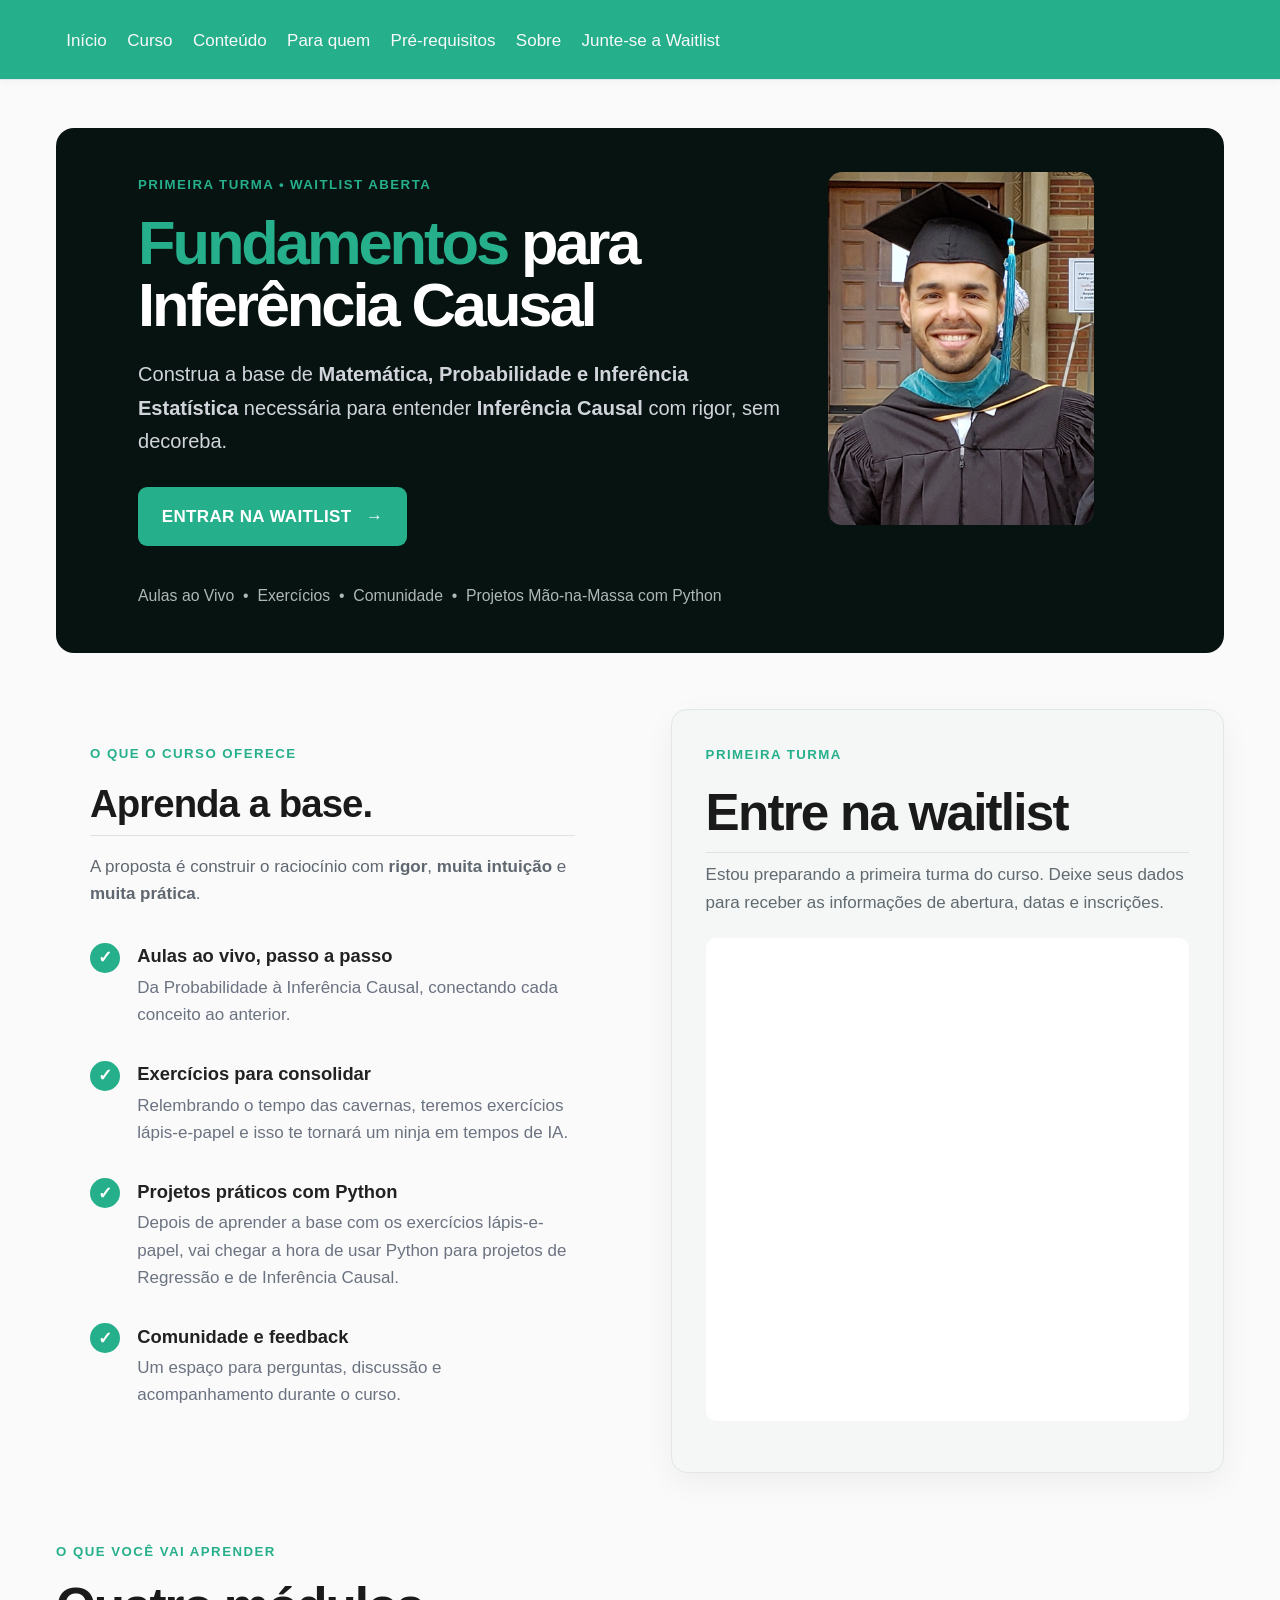
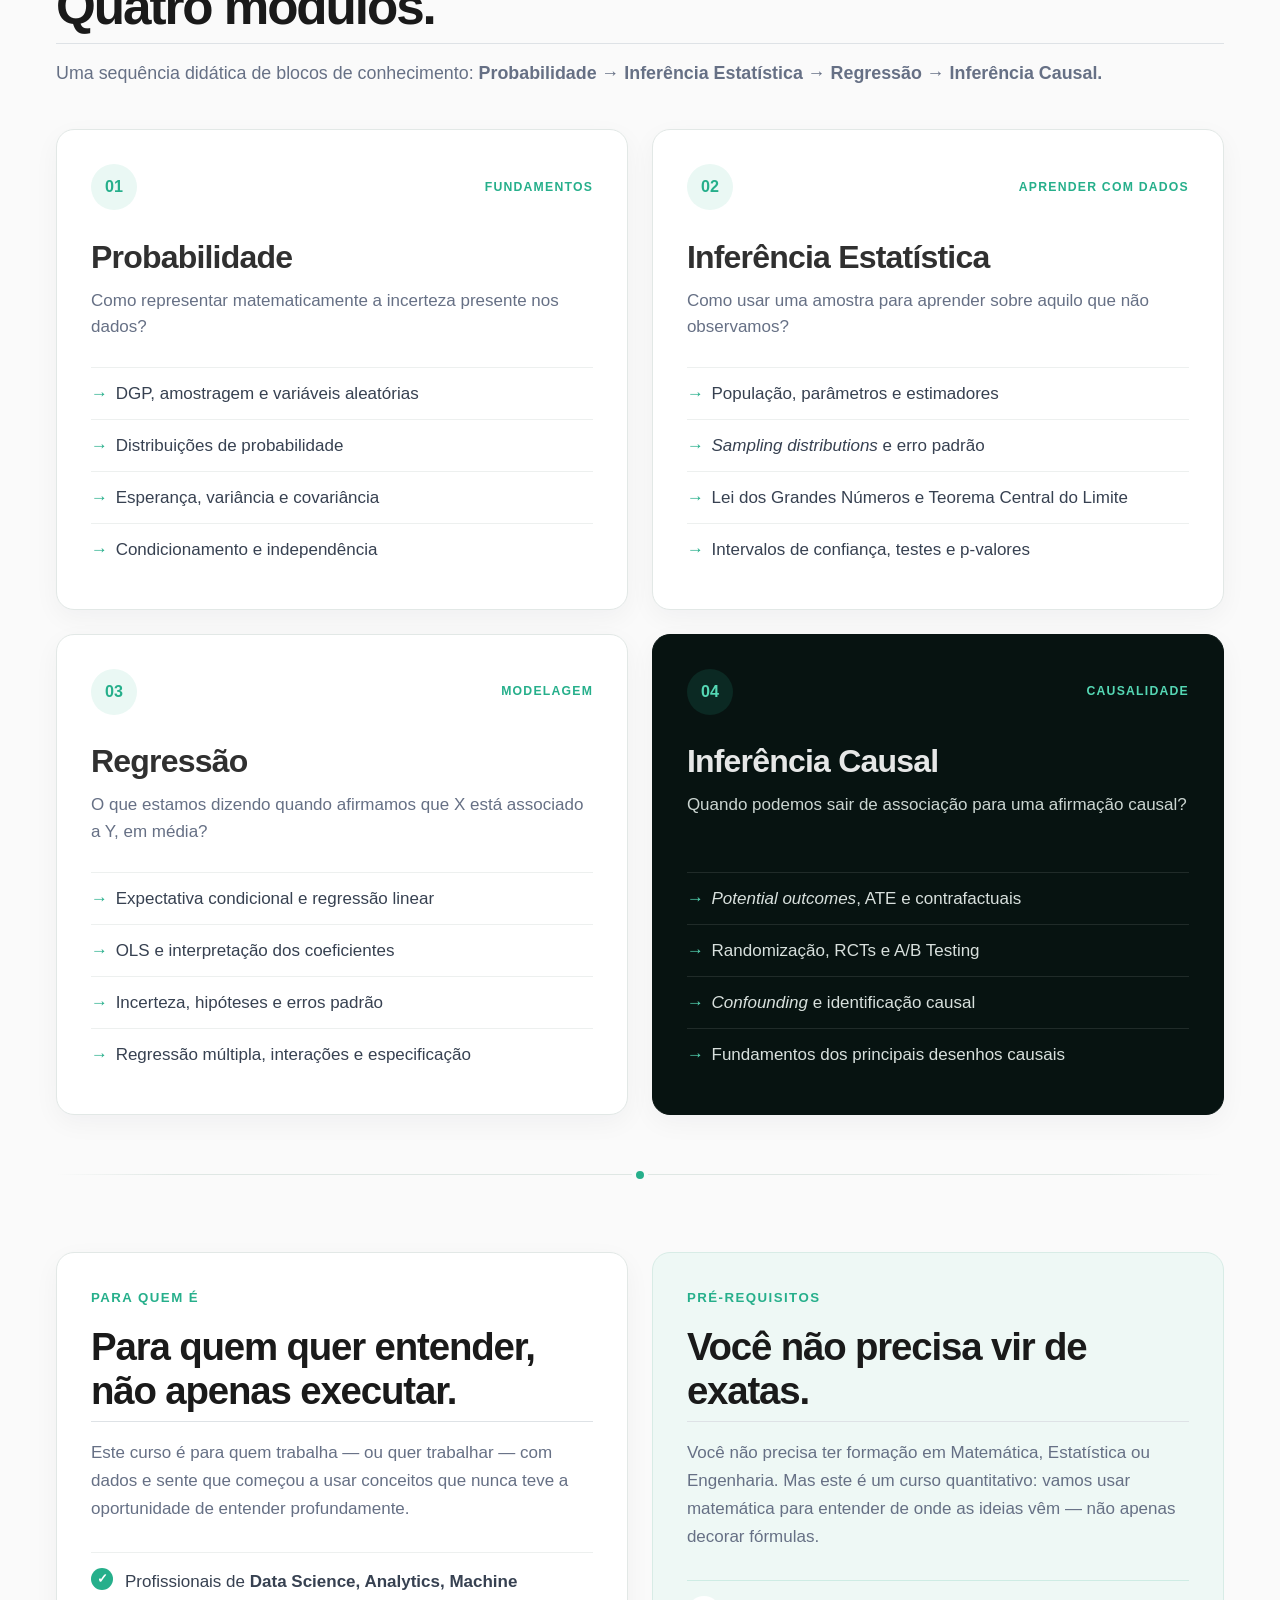
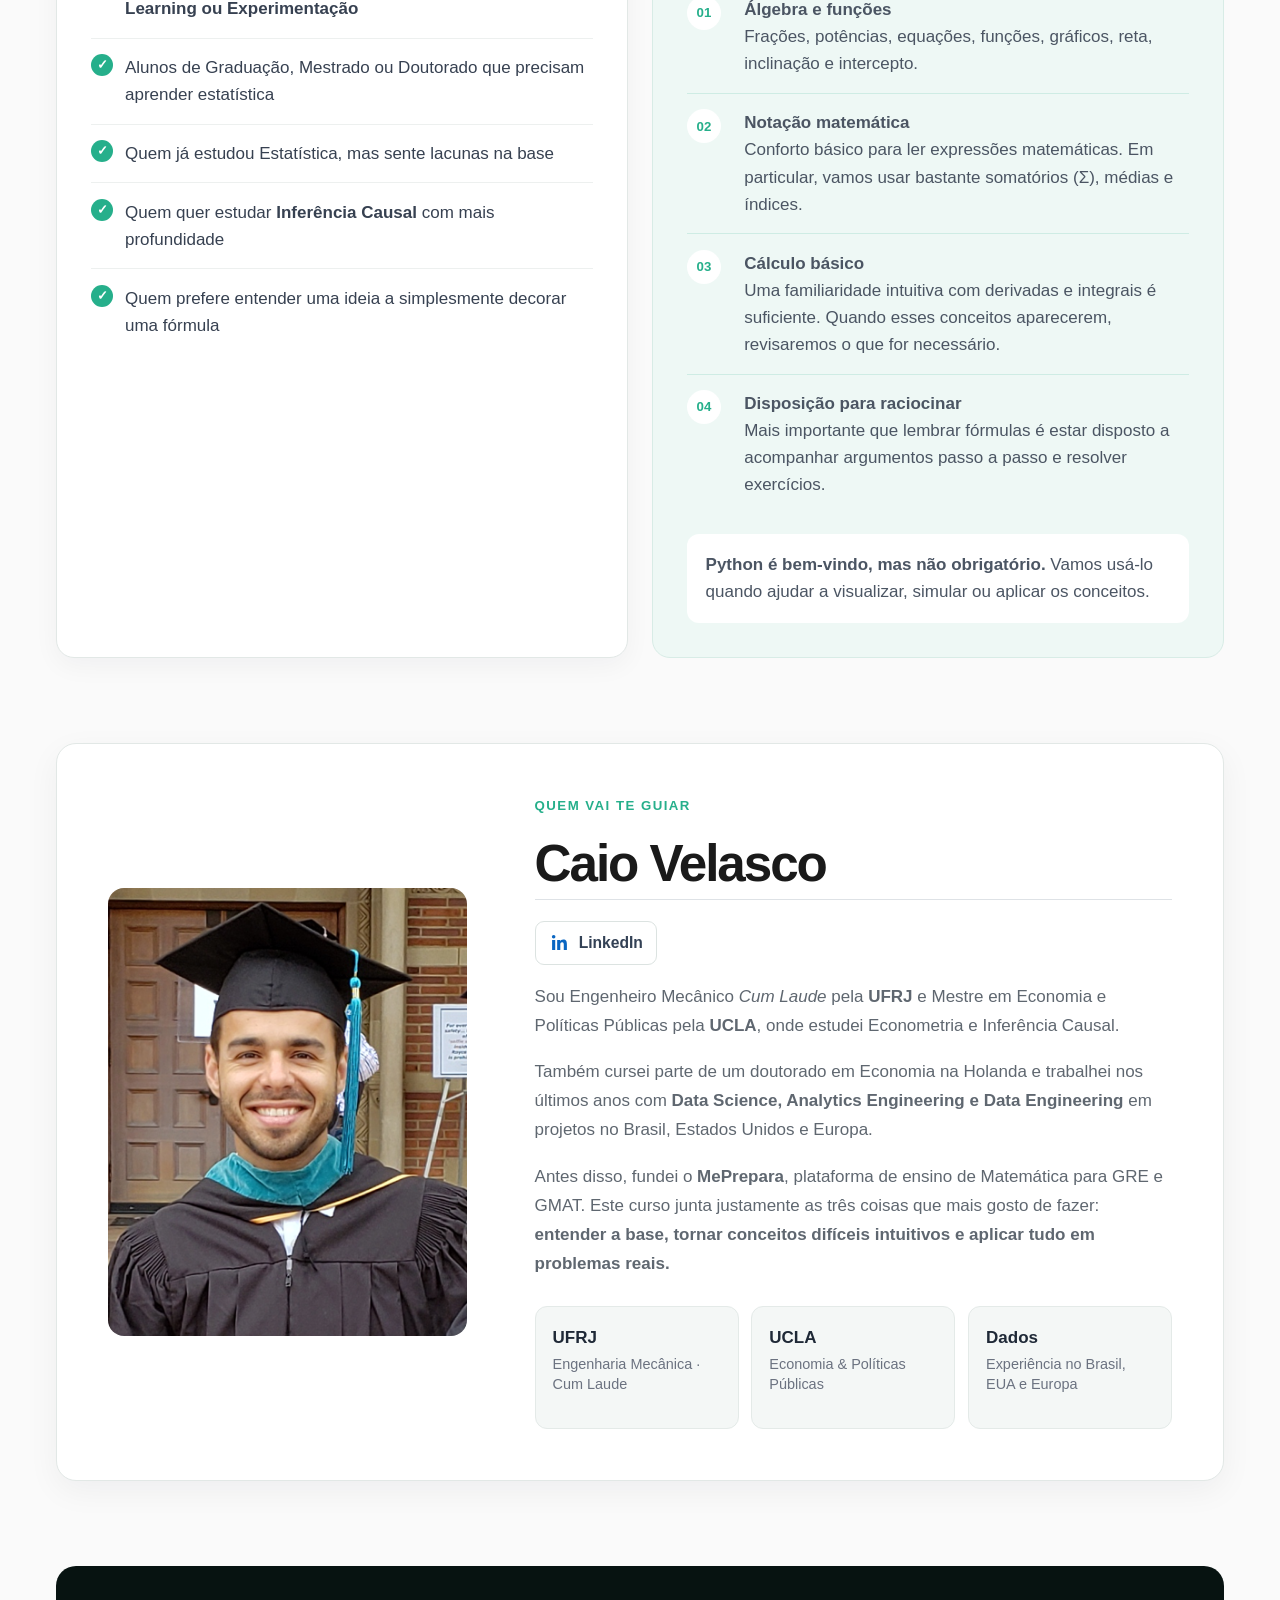
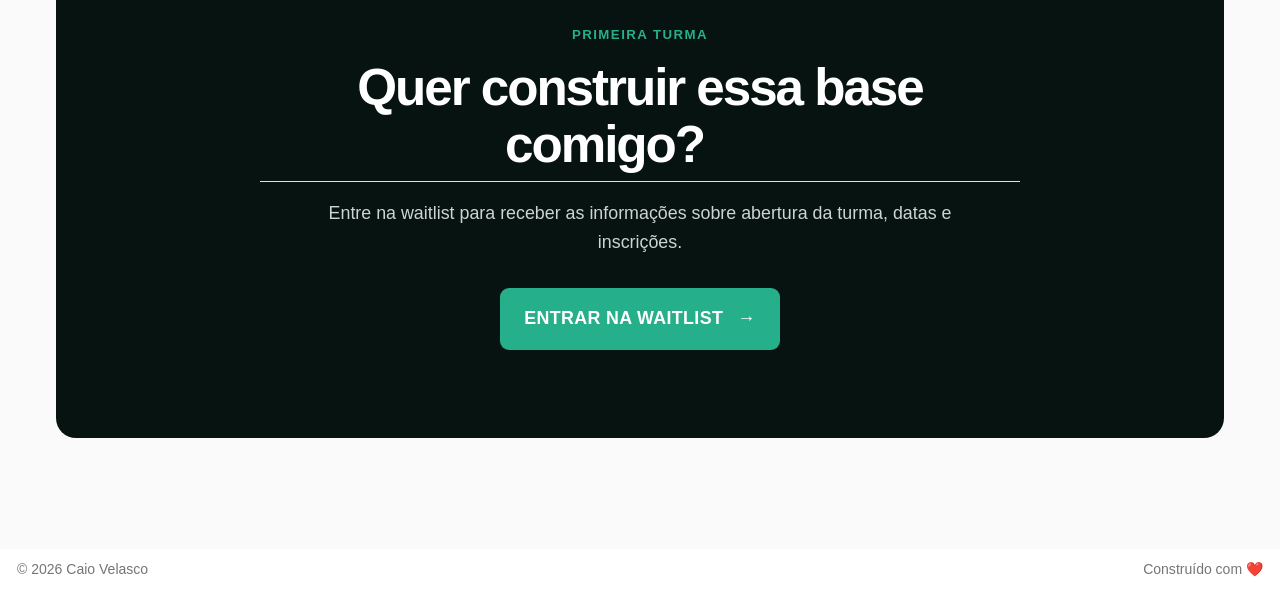
==== docs/index.html @ 593f9d18 "update" ====
<!DOCTYPE html>
<html xmlns="http://www.w3.org/1999/xhtml" lang="en" xml:lang="en"><head>

<meta charset="utf-8">
<meta name="generator" content="quarto-1.7.28">

<meta name="viewport" content="width=device-width, initial-scale=1.0, user-scalable=yes">


<title>Fundamentos para Inferência Causal</title>
<style>
code{white-space: pre-wrap;}
span.smallcaps{font-variant: small-caps;}
div.columns{display: flex; gap: min(4vw, 1.5em);}
div.column{flex: auto; overflow-x: auto;}
div.hanging-indent{margin-left: 1.5em; text-indent: -1.5em;}
ul.task-list{list-style: none;}
ul.task-list li input[type="checkbox"] {
  width: 0.8em;
  margin: 0 0.8em 0.2em -1em; /* quarto-specific, see https://github.com/quarto-dev/quarto-cli/issues/4556 */ 
  vertical-align: middle;
}
</style>


<script src="site_libs/quarto-nav/quarto-nav.js"></script>
<script src="site_libs/quarto-nav/headroom.min.js"></script>
<script src="site_libs/clipboard/clipboard.min.js"></script>
<script src="site_libs/quarto-html/quarto.js" type="module"></script>
<script src="site_libs/quarto-html/tabsets/tabsets.js" type="module"></script>
<script src="site_libs/quarto-html/popper.min.js"></script>
<script src="site_libs/quarto-html/tippy.umd.min.js"></script>
<script src="site_libs/quarto-html/anchor.min.js"></script>
<link href="site_libs/quarto-html/tippy.css" rel="stylesheet">
<link href="site_libs/quarto-html/quarto-syntax-highlighting-b719d3d4935f2b08311a76135e2bf442.css" rel="stylesheet" id="quarto-text-highlighting-styles">
<script src="site_libs/bootstrap/bootstrap.min.js"></script>
<link href="site_libs/bootstrap/bootstrap-icons.css" rel="stylesheet">
<link href="site_libs/bootstrap/bootstrap-cc63fce9873912f1bbbccf05079cc9ea.min.css" rel="stylesheet" append-hash="true" id="quarto-bootstrap" data-mode="light">
<script id="quarto-search-options" type="application/json">{
  "language": {
    "search-no-results-text": "No results",
    "search-matching-documents-text": "matching documents",
    "search-copy-link-title": "Copy link to search",
    "search-hide-matches-text": "Hide additional matches",
    "search-more-match-text": "more match in this document",
    "search-more-matches-text": "more matches in this document",
    "search-clear-button-title": "Clear",
    "search-text-placeholder": "",
    "search-detached-cancel-button-title": "Cancel",
    "search-submit-button-title": "Submit",
    "search-label": "Search"
  }
}</script>


<link rel="stylesheet" href="styles.css">
</head>

<body class="nav-fixed fullcontent quarto-light">

<div id="quarto-search-results"></div>
  <header id="quarto-header" class="headroom fixed-top">
    <nav class="navbar navbar-expand-lg " data-bs-theme="dark">
      <div class="navbar-container container-fluid">
          <button class="navbar-toggler" type="button" data-bs-toggle="collapse" data-bs-target="#navbarCollapse" aria-controls="navbarCollapse" role="menu" aria-expanded="false" aria-label="Toggle navigation" onclick="if (window.quartoToggleHeadroom) { window.quartoToggleHeadroom(); }">
  <span class="navbar-toggler-icon"></span>
</button>
          <div class="collapse navbar-collapse" id="navbarCollapse">
            <ul class="navbar-nav navbar-nav-scroll me-auto">
  <li class="nav-item">
    <a class="nav-link" href="./index.html#topo"> 
<span class="menu-text">Início</span></a>
  </li>  
  <li class="nav-item">
    <a class="nav-link" href="./index.html#curso"> 
<span class="menu-text">Curso</span></a>
  </li>  
  <li class="nav-item">
    <a class="nav-link" href="./index.html#conteudo"> 
<span class="menu-text">Conteúdo</span></a>
  </li>  
  <li class="nav-item">
    <a class="nav-link" href="./index.html#publico"> 
<span class="menu-text">Para quem</span></a>
  </li>  
  <li class="nav-item">
    <a class="nav-link" href="./index.html#requisitos"> 
<span class="menu-text">Pré-requisitos</span></a>
  </li>  
  <li class="nav-item">
    <a class="nav-link" href="./index.html#sobre"> 
<span class="menu-text">Sobre</span></a>
  </li>  
  <li class="nav-item">
    <a class="nav-link" href="./index.html#waitlist"> 
<span class="menu-text">Junte-se a Waitlist</span></a>
  </li>  
</ul>
          </div> <!-- /navcollapse -->
            <div class="quarto-navbar-tools">
</div>
      </div> <!-- /container-fluid -->
    </nav>
</header>
<!-- content -->
<div id="quarto-content" class="quarto-container page-columns page-rows-contents page-layout-article page-navbar">
<!-- sidebar -->
<!-- margin-sidebar -->
    
<!-- main -->
<main class="content" id="quarto-document-content"><header id="title-block-header" class="quarto-title-block"></header>




<p><a name="topo"></a></p>
<div class="landing-shell">
<section class="course-hero">
<div class="hero-copy">
<p class="eyebrow">
PRIMEIRA TURMA • WAITLIST ABERTA
</p>
<h1>
<span>Fundamentos</span> para Inferência Causal
</h1>
<p class="hero-subtitle">
Construa a base de <strong>Matemática, Probabilidade e Inferência Estatística</strong> necessária para entender <strong>Inferência Causal</strong> com rigor, sem decoreba.
</p>
<p><a class="hero-cta" href="#waitlist">ENTRAR NA WAITLIST <span>→</span></a></p>
<p class="hero-note">
Aulas ao Vivo &nbsp;•&nbsp; Exercícios &nbsp;•&nbsp; Comunidade &nbsp;•&nbsp; Projetos Mão-na-Massa com Python
</p>
</div>
<div class="hero-photo-wrap">
<p><img src="images/caio_ucla.png" alt="Caio Velasco" class="hero-photo"></p>
</div>
</section>
<section class="offer-grid" id="curso">
<div class="offer-copy">
<p class="section-kicker">
O QUE O CURSO OFERECE
</p>
<h2 class="anchored">
Aprenda a base.
</h2>
<p class="offer-intro">
A proposta é construir o raciocínio com <strong>rigor</strong>, <strong>muita intuição</strong> e <strong>muita prática</strong>.
</p>
<div class="feature-item">
<div class="feature-check">
✓
</div>
<div>
<strong>Aulas ao vivo, passo a passo</strong>
<p>
Da Probabilidade à Inferência Causal, conectando cada conceito ao anterior.
</p>
</div>
</div>
<div class="feature-item">
<div class="feature-check">
✓
</div>
<div>
<strong>Exercícios para consolidar</strong>
<p>
Relembrando o tempo das cavernas, teremos exercícios lápis-e-papel e isso te tornará um ninja em tempos de IA.
</p>
</div>
</div>
<div class="feature-item">
<div class="feature-check">
✓
</div>
<div>
<strong>Projetos práticos com Python</strong>
<p>
Depois de aprender a base com os exercícios lápis-e-papel, vai chegar a hora de usar Python para projetos de Regressão e de Inferência Causal.
</p>
</div>
</div>
<div class="feature-item">
<div class="feature-check">
✓
</div>
<div>
<strong>Comunidade e feedback</strong>
<p>
Um espaço para perguntas, discussão e acompanhamento durante o curso.
</p>
</div>
</div>
</div>
<div id="waitlist" class="waitlist-card">
<p class="waitlist-label">
PRIMEIRA TURMA
</p>
<h2 class="anchored">
Entre na waitlist
</h2>
<p class="waitlist-copy">
Estou preparando a primeira turma do curso. Deixe seus dados para receber as informações de abertura, datas e inscrições.
</p>
<iframe src="https://docs.google.com/forms/d/e/1FAIpQLSe-GhEEzDXQHpE6WA7tGYGF9WbjMvkKC-WQxc6f4L6Ri_nCow/viewform?embedded=true" width="100%" frameborder="0" marginheight="0" marginwidth="0">
Carregando…
</iframe>
</div>
</section>
<section class="curriculum-section" id="conteudo">
<div class="curriculum-intro">
<p class="section-kicker">
O QUE VOCÊ VAI APRENDER
</p>
<h2 class="anchored">
Quatro módulos.
</h2>
<p>
Uma sequência didática de blocos de conhecimento: <strong>Probabilidade → Inferência Estatística → Regressão → Inferência Causal.</strong>
</p>
</div>
<div class="module-grid">
<article class="module-card">
<div class="module-top">
<div class="module-number">
01
</div>
<div class="module-tag">
FUNDAMENTOS
</div>
</div>
<h3 class="anchored">
Probabilidade
</h3>
<p class="module-question">
Como representar matematicamente a incerteza presente nos dados?
</p>
<ul class="module-topics">
<li>
DGP, amostragem e variáveis aleatórias
</li>
<li>
Distribuições de probabilidade
</li>
<li>
Esperança, variância e covariância
</li>
<li>
Condicionamento e independência
</li>
</ul>
</article>
<article class="module-card">
<div class="module-top">
<div class="module-number">
02
</div>
<div class="module-tag">
APRENDER COM DADOS
</div>
</div>
<h3 class="anchored">
Inferência Estatística
</h3>
<p class="module-question">
Como usar uma amostra para aprender sobre aquilo que não observamos?
</p>
<ul class="module-topics">
<li>
População, parâmetros e estimadores
</li>
<li>
<em>Sampling distributions</em> e erro padrão
</li>
<li>
Lei dos Grandes Números e Teorema Central do Limite
</li>
<li>
Intervalos de confiança, testes e p-valores
</li>
</ul>
</article>
<article class="module-card">
<div class="module-top">
<div class="module-number">
03
</div>
<div class="module-tag">
MODELAGEM
</div>
</div>
<h3 class="anchored">
Regressão
</h3>
<p class="module-question">
O que estamos dizendo quando afirmamos que X está associado a Y, em média?
</p>
<ul class="module-topics">
<li>
Expectativa condicional e regressão linear
</li>
<li>
OLS e interpretação dos coeficientes
</li>
<li>
Incerteza, hipóteses e erros padrão
</li>
<li>
Regressão múltipla, interações e especificação
</li>
</ul>
</article>
<article class="module-card module-card-accent">
<div class="module-top">
<div class="module-number">
04
</div>
<div class="module-tag">
CAUSALIDADE
</div>
</div>
<h3 class="anchored">
Inferência Causal
</h3>
<p class="module-question">
Quando podemos sair de associação para uma afirmação causal?
</p>
<ul class="module-topics">
<li>
<em>Potential outcomes</em>, ATE e contrafactuais
</li>
<li>
Randomização, RCTs e A/B Testing
</li>
<li>
<em>Confounding</em> e identificação causal
</li>
<li>
Fundamentos dos principais desenhos causais
</li>
</ul>
</article>
</div>
</section>
<div class="section-divider" aria-hidden="true">

</div>
<section class="fit-section">
<div id="publico" class="fit-card">
<p class="section-kicker">
PARA QUEM É
</p>
<h2 class="anchored">
Para quem quer entender, não apenas executar.
</h2>
<p class="fit-intro">
Este curso é para quem trabalha — ou quer trabalhar — com dados e sente que começou a usar conceitos que nunca teve a oportunidade de entender profundamente.
</p>
<ul class="fit-list">
<li>
Profissionais de <strong>Data Science, Analytics, Machine Learning ou Experimentação</strong>
</li>
<li>
Alunos de Graduação, Mestrado ou Doutorado que precisam aprender estatística
</li>
<li>
Quem já estudou Estatística, mas sente lacunas na base
</li>
<li>
Quem quer estudar <strong>Inferência Causal</strong> com mais profundidade
</li>
<li>
Quem prefere entender uma ideia a simplesmente decorar uma fórmula
</li>
</ul>
</div>
<div id="requisitos" class="prereq-card">
<p class="section-kicker">
PRÉ-REQUISITOS
</p>
<h2 class="anchored">
Você não precisa vir de exatas.
</h2>
<p class="prereq-intro">
Você não precisa ter formação em Matemática, Estatística ou Engenharia. Mas este é um curso quantitativo: vamos usar matemática para entender de onde as ideias vêm — não apenas decorar fórmulas.
</p>
<div class="prereq-items">
<div class="prereq-item">
<span>01</span>
<p>
<strong>Álgebra e funções</strong><br> Frações, potências, equações, funções, gráficos, reta, inclinação e intercepto.
</p>
</div>
<div class="prereq-item">
<span>02</span>
<p>
<strong>Notação matemática</strong><br> Conforto básico para ler expressões matemáticas. Em particular, vamos usar bastante somatórios (Σ), médias e índices.
</p>
</div>
<div class="prereq-item">
<span>03</span>
<p>
<strong>Cálculo básico</strong><br> Uma familiaridade intuitiva com derivadas e integrais é suficiente. Quando esses conceitos aparecerem, revisaremos o que for necessário.
</p>
</div>
<div class="prereq-item">
<span>04</span>
<p>
<strong>Disposição para raciocinar</strong><br> Mais importante que lembrar fórmulas é estar disposto a acompanhar argumentos passo a passo e resolver exercícios.
</p>
</div>
</div>
<p class="prereq-note">
<strong>Python é bem-vindo, mas não obrigatório.</strong> Vamos usá-lo quando ajudar a visualizar, simular ou aplicar os conceitos.
</p>
</div>
</section>
<section class="about-section" id="sobre">
<div class="about-photo">
<p><img src="images/caio_ucla.png" alt="Caio Velasco"></p>
</div>
<div class="about-copy">
<p class="section-kicker">
QUEM VAI TE GUIAR
</p>
<h2 class="anchored">
Caio Velasco
</h2>
<div class="linkedin-profile-wrap">
<p><a class="linkedin-profile" href="https://www.linkedin.com/in/caiovelasco/" target="_blank" rel="noopener noreferrer"> <svg class="linkedin-svg" viewbox="0 0 24 24" aria-hidden="true"> <path d="M20.45 20.45h-3.56v-5.57c0-1.33-.03-3.04-1.85-3.04-1.85 0-2.14 1.45-2.14 2.94v5.67H9.34V9h3.42v1.56h.05c.48-.9 1.64-1.85 3.37-1.85 3.6 0 4.27 2.37 4.27 5.46v6.28zM5.32 7.43a2.07 2.07 0 1 1 0-4.14 2.07 2.07 0 0 1 0 4.14zM7.1 20.45H3.54V9H7.1v11.45z"></path> </svg> <span>LinkedIn</span> </a></p>
</div>
<p>
Sou Engenheiro Mecânico <em>Cum Laude</em> pela <strong>UFRJ</strong> e Mestre em Economia e Políticas Públicas pela <strong>UCLA</strong>, onde estudei Econometria e Inferência Causal.
</p>
<p>
Também cursei parte de um doutorado em Economia na Holanda e trabalhei nos últimos anos com <strong>Data Science, Analytics Engineering e Data Engineering</strong> em projetos no Brasil, Estados Unidos e Europa.
</p>
<p>
Antes disso, fundei o <strong>MePrepara</strong>, plataforma de ensino de Matemática para GRE e GMAT. Este curso junta justamente as três coisas que mais gosto de fazer: <strong>entender a base, tornar conceitos difíceis intuitivos e aplicar tudo em problemas reais.</strong>
</p>
<div class="about-highlights">
<div>
<p><strong>UFRJ</strong> <span>Engenharia Mecânica · Cum Laude</span></p>
</div>
<div>
<p><strong>UCLA</strong> <span>Economia &amp; Políticas Públicas</span></p>
</div>
<div>
<p><strong>Dados</strong> <span>Experiência no Brasil, EUA e Europa</span></p>
</div>
</div>
</div>
</section>
<section class="final-cta">
<p class="section-kicker">
PRIMEIRA TURMA
</p>
<h2 class="anchored">
Quer construir essa base comigo?
</h2>
<p>
Entre na waitlist para receber as informações sobre abertura da turma, datas e inscrições.
</p>
<p><a class="hero-cta" href="#waitlist">ENTRAR NA WAITLIST <span>→</span></a></p>
</section>
</div>



</main> <!-- /main -->
<script id="quarto-html-after-body" type="application/javascript">
  window.document.addEventListener("DOMContentLoaded", function (event) {
    const icon = "";
    const anchorJS = new window.AnchorJS();
    anchorJS.options = {
      placement: 'right',
      icon: icon
    };
    anchorJS.add('.anchored');
    const isCodeAnnotation = (el) => {
      for (const clz of el.classList) {
        if (clz.startsWith('code-annotation-')) {                     
          return true;
        }
      }
      return false;
    }
    const onCopySuccess = function(e) {
      // button target
      const button = e.trigger;
      // don't keep focus
      button.blur();
      // flash "checked"
      button.classList.add('code-copy-button-checked');
      var currentTitle = button.getAttribute("title");
      button.setAttribute("title", "Copied!");
      let tooltip;
      if (window.bootstrap) {
        button.setAttribute("data-bs-toggle", "tooltip");
        button.setAttribute("data-bs-placement", "left");
        button.setAttribute("data-bs-title", "Copied!");
        tooltip = new bootstrap.Tooltip(button, 
          { trigger: "manual", 
            customClass: "code-copy-button-tooltip",
            offset: [0, -8]});
        tooltip.show();    
      }
      setTimeout(function() {
        if (tooltip) {
          tooltip.hide();
          button.removeAttribute("data-bs-title");
          button.removeAttribute("data-bs-toggle");
          button.removeAttribute("data-bs-placement");
        }
        button.setAttribute("title", currentTitle);
        button.classList.remove('code-copy-button-checked');
      }, 1000);
      // clear code selection
      e.clearSelection();
    }
    const getTextToCopy = function(trigger) {
        const codeEl = trigger.previousElementSibling.cloneNode(true);
        for (const childEl of codeEl.children) {
          if (isCodeAnnotation(childEl)) {
            childEl.remove();
          }
        }
        return codeEl.innerText;
    }
    const clipboard = new window.ClipboardJS('.code-copy-button:not([data-in-quarto-modal])', {
      text: getTextToCopy
    });
    clipboard.on('success', onCopySuccess);
    if (window.document.getElementById('quarto-embedded-source-code-modal')) {
      const clipboardModal = new window.ClipboardJS('.code-copy-button[data-in-quarto-modal]', {
        text: getTextToCopy,
        container: window.document.getElementById('quarto-embedded-source-code-modal')
      });
      clipboardModal.on('success', onCopySuccess);
    }
      var localhostRegex = new RegExp(/^(?:http|https):\/\/localhost\:?[0-9]*\//);
      var mailtoRegex = new RegExp(/^mailto:/);
        var filterRegex = new RegExp('/' + window.location.host + '/');
      var isInternal = (href) => {
          return filterRegex.test(href) || localhostRegex.test(href) || mailtoRegex.test(href);
      }
      // Inspect non-navigation links and adorn them if external
     var links = window.document.querySelectorAll('a[href]:not(.nav-link):not(.navbar-brand):not(.toc-action):not(.sidebar-link):not(.sidebar-item-toggle):not(.pagination-link):not(.no-external):not([aria-hidden]):not(.dropdown-item):not(.quarto-navigation-tool):not(.about-link)');
      for (var i=0; i<links.length; i++) {
        const link = links[i];
        if (!isInternal(link.href)) {
          // undo the damage that might have been done by quarto-nav.js in the case of
          // links that we want to consider external
          if (link.dataset.originalHref !== undefined) {
            link.href = link.dataset.originalHref;
          }
        }
      }
    function tippyHover(el, contentFn, onTriggerFn, onUntriggerFn) {
      const config = {
        allowHTML: true,
        maxWidth: 500,
        delay: 100,
        arrow: false,
        appendTo: function(el) {
            return el.parentElement;
        },
        interactive: true,
        interactiveBorder: 10,
        theme: 'quarto',
        placement: 'bottom-start',
      };
      if (contentFn) {
        config.content = contentFn;
      }
      if (onTriggerFn) {
        config.onTrigger = onTriggerFn;
      }
      if (onUntriggerFn) {
        config.onUntrigger = onUntriggerFn;
      }
      window.tippy(el, config); 
    }
    const noterefs = window.document.querySelectorAll('a[role="doc-noteref"]');
    for (var i=0; i<noterefs.length; i++) {
      const ref = noterefs[i];
      tippyHover(ref, function() {
        // use id or data attribute instead here
        let href = ref.getAttribute('data-footnote-href') || ref.getAttribute('href');
        try { href = new URL(href).hash; } catch {}
        const id = href.replace(/^#\/?/, "");
        const note = window.document.getElementById(id);
        if (note) {
          return note.innerHTML;
        } else {
          return "";
        }
      });
    }
    const xrefs = window.document.querySelectorAll('a.quarto-xref');
    const processXRef = (id, note) => {
      // Strip column container classes
      const stripColumnClz = (el) => {
        el.classList.remove("page-full", "page-columns");
        if (el.children) {
          for (const child of el.children) {
            stripColumnClz(child);
          }
        }
      }
      stripColumnClz(note)
      if (id === null || id.startsWith('sec-')) {
        // Special case sections, only their first couple elements
        const container = document.createElement("div");
        if (note.children && note.children.length > 2) {
          container.appendChild(note.children[0].cloneNode(true));
          for (let i = 1; i < note.children.length; i++) {
            const child = note.children[i];
            if (child.tagName === "P" && child.innerText === "") {
              continue;
            } else {
              container.appendChild(child.cloneNode(true));
              break;
            }
          }
          if (window.Quarto?.typesetMath) {
            window.Quarto.typesetMath(container);
          }
          return container.innerHTML
        } else {
          if (window.Quarto?.typesetMath) {
            window.Quarto.typesetMath(note);
          }
          return note.innerHTML;
        }
      } else {
        // Remove any anchor links if they are present
        const anchorLink = note.querySelector('a.anchorjs-link');
        if (anchorLink) {
          anchorLink.remove();
        }
        if (window.Quarto?.typesetMath) {
          window.Quarto.typesetMath(note);
        }
        if (note.classList.contains("callout")) {
          return note.outerHTML;
        } else {
          return note.innerHTML;
        }
      }
    }
    for (var i=0; i<xrefs.length; i++) {
      const xref = xrefs[i];
      tippyHover(xref, undefined, function(instance) {
        instance.disable();
        let url = xref.getAttribute('href');
        let hash = undefined; 
        if (url.startsWith('#')) {
          hash = url;
        } else {
          try { hash = new URL(url).hash; } catch {}
        }
        if (hash) {
          const id = hash.replace(/^#\/?/, "");
          const note = window.document.getElementById(id);
          if (note !== null) {
            try {
              const html = processXRef(id, note.cloneNode(true));
              instance.setContent(html);
            } finally {
              instance.enable();
              instance.show();
            }
          } else {
            // See if we can fetch this
            fetch(url.split('#')[0])
            .then(res => res.text())
            .then(html => {
              const parser = new DOMParser();
              const htmlDoc = parser.parseFromString(html, "text/html");
              const note = htmlDoc.getElementById(id);
              if (note !== null) {
                const html = processXRef(id, note);
                instance.setContent(html);
              } 
            }).finally(() => {
              instance.enable();
              instance.show();
            });
          }
        } else {
          // See if we can fetch a full url (with no hash to target)
          // This is a special case and we should probably do some content thinning / targeting
          fetch(url)
          .then(res => res.text())
          .then(html => {
            const parser = new DOMParser();
            const htmlDoc = parser.parseFromString(html, "text/html");
            const note = htmlDoc.querySelector('main.content');
            if (note !== null) {
              // This should only happen for chapter cross references
              // (since there is no id in the URL)
              // remove the first header
              if (note.children.length > 0 && note.children[0].tagName === "HEADER") {
                note.children[0].remove();
              }
              const html = processXRef(null, note);
              instance.setContent(html);
            } 
          }).finally(() => {
            instance.enable();
            instance.show();
          });
        }
      }, function(instance) {
      });
    }
        let selectedAnnoteEl;
        const selectorForAnnotation = ( cell, annotation) => {
          let cellAttr = 'data-code-cell="' + cell + '"';
          let lineAttr = 'data-code-annotation="' +  annotation + '"';
          const selector = 'span[' + cellAttr + '][' + lineAttr + ']';
          return selector;
        }
        const selectCodeLines = (annoteEl) => {
          const doc = window.document;
          const targetCell = annoteEl.getAttribute("data-target-cell");
          const targetAnnotation = annoteEl.getAttribute("data-target-annotation");
          const annoteSpan = window.document.querySelector(selectorForAnnotation(targetCell, targetAnnotation));
          const lines = annoteSpan.getAttribute("data-code-lines").split(",");
          const lineIds = lines.map((line) => {
            return targetCell + "-" + line;
          })
          let top = null;
          let height = null;
          let parent = null;
          if (lineIds.length > 0) {
              //compute the position of the single el (top and bottom and make a div)
              const el = window.document.getElementById(lineIds[0]);
              top = el.offsetTop;
              height = el.offsetHeight;
              parent = el.parentElement.parentElement;
            if (lineIds.length > 1) {
              const lastEl = window.document.getElementById(lineIds[lineIds.length - 1]);
              const bottom = lastEl.offsetTop + lastEl.offsetHeight;
              height = bottom - top;
            }
            if (top !== null && height !== null && parent !== null) {
              // cook up a div (if necessary) and position it 
              let div = window.document.getElementById("code-annotation-line-highlight");
              if (div === null) {
                div = window.document.createElement("div");
                div.setAttribute("id", "code-annotation-line-highlight");
                div.style.position = 'absolute';
                parent.appendChild(div);
              }
              div.style.top = top - 2 + "px";
              div.style.height = height + 4 + "px";
              div.style.left = 0;
              let gutterDiv = window.document.getElementById("code-annotation-line-highlight-gutter");
              if (gutterDiv === null) {
                gutterDiv = window.document.createElement("div");
                gutterDiv.setAttribute("id", "code-annotation-line-highlight-gutter");
                gutterDiv.style.position = 'absolute';
                const codeCell = window.document.getElementById(targetCell);
                const gutter = codeCell.querySelector('.code-annotation-gutter');
                gutter.appendChild(gutterDiv);
              }
              gutterDiv.style.top = top - 2 + "px";
              gutterDiv.style.height = height + 4 + "px";
            }
            selectedAnnoteEl = annoteEl;
          }
        };
        const unselectCodeLines = () => {
          const elementsIds = ["code-annotation-line-highlight", "code-annotation-line-highlight-gutter"];
          elementsIds.forEach((elId) => {
            const div = window.document.getElementById(elId);
            if (div) {
              div.remove();
            }
          });
          selectedAnnoteEl = undefined;
        };
          // Handle positioning of the toggle
      window.addEventListener(
        "resize",
        throttle(() => {
          elRect = undefined;
          if (selectedAnnoteEl) {
            selectCodeLines(selectedAnnoteEl);
          }
        }, 10)
      );
      function throttle(fn, ms) {
      let throttle = false;
      let timer;
        return (...args) => {
          if(!throttle) { // first call gets through
              fn.apply(this, args);
              throttle = true;
          } else { // all the others get throttled
              if(timer) clearTimeout(timer); // cancel #2
              timer = setTimeout(() => {
                fn.apply(this, args);
                timer = throttle = false;
              }, ms);
          }
        };
      }
        // Attach click handler to the DT
        const annoteDls = window.document.querySelectorAll('dt[data-target-cell]');
        for (const annoteDlNode of annoteDls) {
          annoteDlNode.addEventListener('click', (event) => {
            const clickedEl = event.target;
            if (clickedEl !== selectedAnnoteEl) {
              unselectCodeLines();
              const activeEl = window.document.querySelector('dt[data-target-cell].code-annotation-active');
              if (activeEl) {
                activeEl.classList.remove('code-annotation-active');
              }
              selectCodeLines(clickedEl);
              clickedEl.classList.add('code-annotation-active');
            } else {
              // Unselect the line
              unselectCodeLines();
              clickedEl.classList.remove('code-annotation-active');
            }
          });
        }
    const findCites = (el) => {
      const parentEl = el.parentElement;
      if (parentEl) {
        const cites = parentEl.dataset.cites;
        if (cites) {
          return {
            el,
            cites: cites.split(' ')
          };
        } else {
          return findCites(el.parentElement)
        }
      } else {
        return undefined;
      }
    };
    var bibliorefs = window.document.querySelectorAll('a[role="doc-biblioref"]');
    for (var i=0; i<bibliorefs.length; i++) {
      const ref = bibliorefs[i];
      const citeInfo = findCites(ref);
      if (citeInfo) {
        tippyHover(citeInfo.el, function() {
          var popup = window.document.createElement('div');
          citeInfo.cites.forEach(function(cite) {
            var citeDiv = window.document.createElement('div');
            citeDiv.classList.add('hanging-indent');
            citeDiv.classList.add('csl-entry');
            var biblioDiv = window.document.getElementById('ref-' + cite);
            if (biblioDiv) {
              citeDiv.innerHTML = biblioDiv.innerHTML;
            }
            popup.appendChild(citeDiv);
          });
          return popup.innerHTML;
        });
      }
    }
  });
  </script>
</div> <!-- /content -->
<footer class="footer">
  <div class="nav-footer">
    <div class="nav-footer-left">
<p>© 2026 Caio Velasco</p>
</div>   
    <div class="nav-footer-center">
      &nbsp;
    </div>
    <div class="nav-footer-right">
<p>Construído com ❤️</p>
</div>
  </div>
</footer>




</body></html>
---- docs/site_libs/quarto-html/tippy.css ----
.tippy-box[data-animation=fade][data-state=hidden]{opacity:0}[data-tippy-root]{max-width:calc(100vw - 10px)}.tippy-box{position:relative;background-color:#333;color:#fff;border-radius:4px;font-size:14px;line-height:1.4;white-space:normal;outline:0;transition-property:transform,visibility,opacity}.tippy-box[data-placement^=top]>.tippy-arrow{bottom:0}.tippy-box[data-placement^=top]>.tippy-arrow:before{bottom:-7px;left:0;border-width:8px 8px 0;border-top-color:initial;transform-origin:center top}.tippy-box[data-placement^=bottom]>.tippy-arrow{top:0}.tippy-box[data-placement^=bottom]>.tippy-arrow:before{top:-7px;left:0;border-width:0 8px 8px;border-bottom-color:initial;transform-origin:center bottom}.tippy-box[data-placement^=left]>.tippy-arrow{right:0}.tippy-box[data-placement^=left]>.tippy-arrow:before{border-width:8px 0 8px 8px;border-left-color:initial;right:-7px;transform-origin:center left}.tippy-box[data-placement^=right]>.tippy-arrow{left:0}.tippy-box[data-placement^=right]>.tippy-arrow:before{left:-7px;border-width:8px 8px 8px 0;border-right-color:initial;transform-origin:center right}.tippy-box[data-inertia][data-state=visible]{transition-timing-function:cubic-bezier(.54,1.5,.38,1.11)}.tippy-arrow{width:16px;height:16px;color:#333}.tippy-arrow:before{content:"";position:absolute;border-color:transparent;border-style:solid}.tippy-content{position:relative;padding:5px 9px;z-index:1}
---- docs/site_libs/quarto-html/quarto-syntax-highlighting-b719d3d4935f2b08311a76135e2bf442.css ----
/* quarto syntax highlight colors */
:root {
  --quarto-hl-ot-color: #003B4F;
  --quarto-hl-at-color: #657422;
  --quarto-hl-ss-color: #20794D;
  --quarto-hl-an-color: #5E5E5E;
  --quarto-hl-fu-color: #4758AB;
  --quarto-hl-st-color: #20794D;
  --quarto-hl-cf-color: #003B4F;
  --quarto-hl-op-color: #5E5E5E;
  --quarto-hl-er-color: #AD0000;
  --quarto-hl-bn-color: #AD0000;
  --quarto-hl-al-color: #AD0000;
  --quarto-hl-va-color: #111111;
  --quarto-hl-bu-color: inherit;
  --quarto-hl-ex-color: inherit;
  --quarto-hl-pp-color: #AD0000;
  --quarto-hl-in-color: #5E5E5E;
  --quarto-hl-vs-color: #20794D;
  --quarto-hl-wa-color: #5E5E5E;
  --quarto-hl-do-color: #5E5E5E;
  --quarto-hl-im-color: #00769E;
  --quarto-hl-ch-color: #20794D;
  --quarto-hl-dt-color: #AD0000;
  --quarto-hl-fl-color: #AD0000;
  --quarto-hl-co-color: #5E5E5E;
  --quarto-hl-cv-color: #5E5E5E;
  --quarto-hl-cn-color: #8f5902;
  --quarto-hl-sc-color: #5E5E5E;
  --quarto-hl-dv-color: #AD0000;
  --quarto-hl-kw-color: #003B4F;
}

/* other quarto variables */
:root {
  --quarto-font-monospace: SFMono-Regular, Menlo, Monaco, Consolas, "Liberation Mono", "Courier New", monospace;
}

/* syntax highlight based on Pandoc's rules */
pre > code.sourceCode > span {
  color: #003B4F;
}

code.sourceCode > span {
  color: #003B4F;
}

div.sourceCode,
div.sourceCode pre.sourceCode {
  color: #003B4F;
}

/* Normal */
code span {
  color: #003B4F;
}

/* Alert */
code span.al {
  color: #AD0000;
  font-style: inherit;
}

/* Annotation */
code span.an {
  color: #5E5E5E;
  font-style: inherit;
}

/* Attribute */
code span.at {
  color: #657422;
  font-style: inherit;
}

/* BaseN */
code span.bn {
  color: #AD0000;
  font-style: inherit;
}

/* BuiltIn */
code span.bu {
  font-style: inherit;
}

/* ControlFlow */
code span.cf {
  color: #003B4F;
  font-weight: bold;
  font-style: inherit;
}

/* Char */
code span.ch {
  color: #20794D;
  font-style: inherit;
}

/* Constant */
code span.cn {
  color: #8f5902;
  font-style: inherit;
}

/* Comment */
code span.co {
  color: #5E5E5E;
  font-style: inherit;
}

/* CommentVar */
code span.cv {
  color: #5E5E5E;
  font-style: italic;
}

/* Documentation */
code span.do {
  color: #5E5E5E;
  font-style: italic;
}

/* DataType */
code span.dt {
  color: #AD0000;
  font-style: inherit;
}

/* DecVal */
code span.dv {
  color: #AD0000;
  font-style: inherit;
}

/* Error */
code span.er {
  color: #AD0000;
  font-style: inherit;
}

/* Extension */
code span.ex {
  font-style: inherit;
}

/* Float */
code span.fl {
  color: #AD0000;
  font-style: inherit;
}

/* Function */
code span.fu {
  color: #4758AB;
  font-style: inherit;
}

/* Import */
code span.im {
  color: #00769E;
  font-style: inherit;
}

/* Information */
code span.in {
  color: #5E5E5E;
  font-style: inherit;
}

/* Keyword */
code span.kw {
  color: #003B4F;
  font-weight: bold;
  font-style: inherit;
}

/* Operator */
code span.op {
  color: #5E5E5E;
  font-style: inherit;
}

/* Other */
code span.ot {
  color: #003B4F;
  font-style: inherit;
}

/* Preprocessor */
code span.pp {
  color: #AD0000;
  font-style: inherit;
}

/* SpecialChar */
code span.sc {
  color: #5E5E5E;
  font-style: inherit;
}

/* SpecialString */
code span.ss {
  color: #20794D;
  font-style: inherit;
}

/* String */
code span.st {
  color: #20794D;
  font-style: inherit;
}

/* Variable */
code span.va {
  color: #111111;
  font-style: inherit;
}

/* VerbatimString */
code span.vs {
  color: #20794D;
  font-style: inherit;
}

/* Warning */
code span.wa {
  color: #5E5E5E;
  font-style: italic;
}

.prevent-inlining {
  content: "</";
}

/*# sourceMappingURL=140c595fe8c061389dc70b4cc739786f.css.map */
---- docs/styles.css ----
/* =========================================================
   EASY CONTROLS — altere estes valores para testar
   ========================================================= */
:root {
  --page-max: 1500px;        /* largura máxima de TODO o conteúdo */
  --page-side-gap: 56px;     /* branco à esquerda/direita da página */

  --waitlist-max: 1200px;    /* largura máxima da seção offer + waitlist */
  --waitlist-card-padding: 2rem;
  --waitlist-gap: 3.6rem;

  --hero-pad-x: 64px;        /* padding interno horizontal do hero */
  --hero-pad-y: 44px;        /* padding interno vertical do hero */
  --hero-gap: 34px;          /* distância entre texto e foto */
  --hero-copy-nudge: 18px;   /* empurra o texto um pouco para o centro */

  --photo-width: 80%;        /* tamanho da foto dentro da coluna */
  --photo-ratio: 4 / 5;      /* proporção da foto */

  --nav-bg: #26af8b;         /* fundo do menu */
  --nav-text: #f8f9fa;       /* cor dos links do menu */
  --accent: #26af8b;         /* verde principal */
  --hero-bg: #071311;        /* fundo escuro do hero */
}

/* --------- Base --------- */
body {
  font-family: 'Inter', 'Segoe UI', sans-serif;
  line-height: 1.6;
  color: #222;
  background-color: #fafafa;
  max-width: none !important;
  margin: 0;
  padding: 0;
  padding-top: 78px !important;
  overflow-x: hidden;
}

.landing-shell {
  width: min(var(--page-max), calc(100vw - (2 * var(--page-side-gap))));
  max-width: calc(100vw - (2 * var(--page-side-gap)));
  position: relative;
  left: 50%;
  transform: translateX(-50%);
  margin: 0;
  box-sizing: border-box;
}

/* --------- Cabeçalhos --------- */
h1, h2, h3 {
  font-family: 'Inter', 'Segoe UI', sans-serif;
  font-weight: 700;
  color: #1a1a1a;
  margin-top: 2rem;
}

/* --------- Navbar --------- */
.navbar {
  position: fixed !important;
  top: 0;
  left: 0;
  width: 100%;
  z-index: 1000;
  background-color: var(--nav-bg) !important;
  border-bottom: 1px solid #e5e7eb;
  box-shadow: 0 1px 6px rgba(15, 23, 42, 0.04);
}

.navbar .navbar-nav {
  width: min(var(--page-max), calc(100vw - (2 * var(--page-side-gap))));
  margin: 0 auto;
}

.nav-link,
.navbar-brand,
.navbar .quarto-navbar-tools .quarto-navigation-tool {
  color: var(--nav-text) !important;
}

.nav-link:hover,
.nav-link:focus,
.nav-link.active {
  color: var(--accent) !important;
}

html {
  scroll-padding-top: 92px !important;
  scroll-behavior: smooth;
}

/* --------- Hero --------- */
.course-hero {
  display: grid;
  grid-template-columns: 1.34fr 0.66fr;
  gap: var(--hero-gap);
  align-items: start;
  background: var(--hero-bg);
  color: #f8fafc;
  border-radius: 18px;
  padding: var(--hero-pad-y) var(--hero-pad-x);
  margin: 20px 0 56px 0;
  overflow: hidden;
}

.hero-copy {
  display: flex;
  flex-direction: column;
  justify-content: flex-start;
  align-items: flex-start;
  padding-left: var(--hero-copy-nudge);
  padding-top: 2px;
}

.course-hero .eyebrow,
.section-kicker,
.waitlist-label {
  margin: 0 0 1rem 0;
  font-size: 0.78rem;
  font-weight: 800;
  letter-spacing: 0.11em;
  color: var(--accent);
}

.course-hero h1 {
  text-align: left;
  color: #ffffff;
  font-size: clamp(3rem, 4.8vw, 5rem);
  line-height: 1.01;
  letter-spacing: -0.05em;
  margin: 0 0 1.3rem 0;
  max-width: 900px;
}

.course-hero h1 span {
  color: var(--accent);
}

.hero-subtitle {
  max-width: 760px;
  font-size: 1.18rem;
  line-height: 1.65;
  color: #d1d5db;
  margin: 0 0 1.7rem 0;
}

.hero-cta {
  display: inline-flex;
  align-items: center;
  gap: 0.85rem;
  background: var(--accent);
  color: #ffffff !important;
  text-decoration: none;
  font-weight: 800;
  letter-spacing: 0.02em;
  padding: 0.95rem 1.4rem;
  border-radius: 9px;
  transition: transform 0.15s ease, opacity 0.15s ease;
}

.hero-cta:hover {
  opacity: 0.92;
  transform: translateY(-1px);
}

.hero-note {
  margin: 1.2rem 0 0 0;
  color: #aeb8b5;
  font-size: 0.93rem;
}

.hero-photo-wrap {
  width: var(--photo-width);
  aspect-ratio: var(--photo-ratio);
  justify-self: start;
  align-self: start;
  min-height: 0;
}

.hero-photo {
  width: 100%;
  height: 100%;
  object-fit: cover;
  object-position: center;
  border-radius: 14px;
  display: block;
}

/* --------- Offer + waitlist --------- */
.offer-grid {
  display: grid;
  grid-template-columns: 1fr 1fr;   /* duas colunas com a mesma largura */
  gap: var(--waitlist-gap);
  align-items: stretch;             /* força as duas colunas a ocuparem a mesma altura */
  max-width: var(--waitlist-max);
  margin: 0 auto 4rem auto;
}

/* As duas colunas acompanham naturalmente a altura do conteúdo maior.
   Como o grid usa align-items: stretch, o card da direita fica com a
   mesma altura da coluna esquerda sem cortar nenhum conteúdo. */
.offer-copy,
.waitlist-card {
  box-sizing: border-box;
  min-height: 100%;
}

/* Coluna esquerda:
   mesmo padding do card da direita para alinhar os labels no topo */
.offer-copy {
  padding: var(--waitlist-card-padding);
  overflow: visible;
}

.offer-copy h2,
.waitlist-card h2 {
  margin-top: 0;
}

.offer-copy h2 {
  font-size: clamp(1.9rem, 3vw, 2.8rem);
  line-height: 1.18;
  letter-spacing: -0.025em;
}

.offer-intro {
  color: #5f6770;
  margin-bottom: 2rem;
}

.feature-item {
  display: grid;
  grid-template-columns: 32px 1fr;
  gap: 0.9rem;
  align-items: start;
  margin: 1.8rem 0;
}

.feature-check {
  width: 30px;
  height: 30px;
  display: flex;
  align-items: center;
  justify-content: center;
  border-radius: 50%;
  background: var(--accent);
  color: #ffffff;
  font-weight: 800;
  line-height: 1;
  margin-top: 0.1rem;
}

.feature-item strong {
  display: block;
  font-size: 1.08rem;
  margin-bottom: 0.2rem;
}

.feature-item p {
  margin: 0;
  color: #6b7280;
}

/* Card da direita */
.waitlist-card {
  background: #f4f7f6;
  border: 1px solid #e1e7e5;
  border-radius: 16px;
  padding: var(--waitlist-card-padding);
  box-shadow: 0 10px 30px rgba(15, 23, 42, 0.05);

  display: flex;
  flex-direction: column;
  align-self: stretch;
  min-height: 100%;
  overflow: hidden;
}

.waitlist-card h2 {
  font-size: clamp(2rem, 4vw, 3.2rem);
  letter-spacing: -0.035em;
  margin-bottom: 0.5rem;
  flex: 0 0 auto;
}

.waitlist-label,
.waitlist-copy {
  flex: 0 0 auto;
}

.waitlist-copy {
  color: #616a70;
  margin-bottom: 1.3rem;
}

/* O iframe ocupa o espaço restante do card.
   O card acompanha a altura total da coluna esquerda e o Google Form
   rola dentro dessa área. */
.waitlist-card iframe {
  width: 100%;
  flex: 1 1 0;
  min-height: 0;
  border: 0;
  background: #ffffff;
  border-radius: 10px;
  box-shadow: none;
  display: block;
}

/* --------- Conteúdo com scroll --------- */
.content-scroll {
  max-height: 430px;
  overflow-y: auto;
  padding: 1.4rem 1.6rem;
  margin: 1.5rem 0 3rem 0;
  border: 1px solid #e5e7eb;
  border-radius: 12px;
  background-color: #ffffff;
}

.content-scroll h3:first-child {
  margin-top: 0;
}

.content-scroll hr {
  margin: 1.5rem 0;
  border: 0;
  border-top: 1px solid #e5e7eb;
}

/* --------- Footer --------- */
.quarto-page-footer {
  text-align: center;
  font-size: 0.85rem;
  color: #555;
  padding: 1.5rem 0;
}

/* --------- Responsivo --------- */
@media (max-width: 1100px) {
  :root {
    --page-side-gap: 28px;
    --hero-pad-x: 38px;
    --hero-copy-nudge: 0px;
    --photo-width: 74%;
  }

  .course-hero,
  .offer-grid {
    grid-template-columns: 1fr;
  }

  .offer-copy {
    padding: 0;
  }

  /* Quando as colunas empilham, damos uma altura própria ao formulário. */
  .waitlist-card iframe {
    height: 650px;
    min-height: 650px;
    flex: none;
  }

  .hero-photo-wrap {
    justify-self: center;
  }
}

@media (max-width: 600px) {
  :root {
    --page-side-gap: 10px;
    --hero-pad-x: 22px;
    --hero-pad-y: 28px;
    --photo-width: 100%;
  }

  body {
    padding-top: 70px !important;
  }

  .course-hero {
    border-radius: 12px;
    margin-top: 10px;
  }

  .course-hero h1 {
    font-size: 2.65rem;
  }

  .hero-subtitle {
    font-size: 1rem;
  }

  .waitlist-card {
    padding: 1.2rem;
  }

  .waitlist-card iframe {
    height: 600px;
    min-height: 600px;
  }

  .about-mini {
    grid-template-columns: 1fr;
    text-align: center;
  }

  .about-mini img {
    margin: 0 auto;
  }
}


/* =========================================================
   TERCEIRA SEÇÃO — O QUE VOCÊ VAI APRENDER
   Tudo aqui é scoped em .curriculum-* / .module-*.
   ========================================================= */

.curriculum-section {
  max-width: var(--waitlist-max);
  margin: 1rem auto 3.5rem auto;
}

/* Todo o cabeçalho da seção fica junto e acima dos cards */
.curriculum-intro {
  width: 100%;
  max-width: none;
  margin: 0 0 2.4rem 0;
}

.curriculum-intro .section-kicker {
  margin-bottom: 0.8rem;
}

.curriculum-intro h2 {
  width: 100%;
  max-width: none;
  margin: 0 0 0.9rem 0;
  font-size: clamp(2.2rem, 4vw, 3.5rem);
  line-height: 1.06;
  letter-spacing: -0.04em;
}

.curriculum-intro p:last-child {
  width: 100%;
  max-width: none;
  margin: 0;
  color: #667085;
  font-size: 1.05rem;
  line-height: 1.65;
}

.module-grid {
  display: grid;
  grid-template-columns: repeat(2, minmax(0, 1fr));
  gap: 1.4rem;
}

.module-card {
  position: relative;
  display: flex;
  flex-direction: column;
  min-height: 390px;
  padding: 2rem;
  background: #ffffff;
  border: 1px solid #e2e8e6;
  border-radius: 18px;
  box-shadow: 0 8px 26px rgba(15, 23, 42, 0.045);
  overflow: hidden;
  transition: transform 0.18s ease, box-shadow 0.18s ease, border-color 0.18s ease;
}

.module-card:hover {
  transform: translateY(-3px);
  border-color: rgba(38, 175, 139, 0.5);
  box-shadow: 0 14px 34px rgba(15, 23, 42, 0.08);
}

.module-card-accent {
  background: #071311;
  border-color: #071311;
  color: #f8fafc;
}

/* Número à esquerda + categoria à direita */
.module-top {
  display: flex;
  justify-content: space-between;
  align-items: center;
  gap: 1rem;
  margin-bottom: 1.6rem;
}

.module-number {
  display: flex;
  align-items: center;
  justify-content: center;
  width: 46px;
  height: 46px;
  flex: 0 0 46px;
  border-radius: 50%;
  background: #eaf8f4;
  color: var(--accent);
  font-weight: 800;
  font-size: 0.95rem;
}

.module-tag {
  color: var(--accent);
  font-size: 0.72rem;
  font-weight: 800;
  letter-spacing: 0.1em;
  text-align: right;
}

.module-card h3 {
  margin: 0 0 0.75rem 0;
  font-size: clamp(1.65rem, 2.5vw, 2.25rem);
  line-height: 1.1;
  letter-spacing: -0.025em;
}

.module-question {
  margin: 0 0 1.6rem 0;
  color: #667085;
  line-height: 1.55;
  font-size: 1rem;
}

.module-topics {
  list-style: none;
  padding: 0;
  margin: auto 0 0 0;
}

.module-topics li {
  position: relative;
  padding: 0.7rem 0 0.7rem 1.45rem;
  border-top: 1px solid #edf0ef;
  color: #374151;
}

.module-topics li::before {
  content: "→";
  position: absolute;
  left: 0;
  color: var(--accent);
  font-weight: 800;
}

.module-card-accent h3 {
  color: #ffffff;
}

.module-card-accent .module-question {
  color: #cbd5d1;
}

.module-card-accent .module-number {
  background: rgba(38, 175, 139, 0.14);
  color: #55d7b4;
}

.module-card-accent .module-tag {
  color: #55d7b4;
}

.module-card-accent .module-topics li {
  color: #d8e0dd;
  border-top-color: rgba(255, 255, 255, 0.10);
}

.module-card-accent .module-topics li::before {
  color: #55d7b4;
}

@media (max-width: 900px) {
  .module-grid {
    grid-template-columns: 1fr;
  }

  .module-card {
    min-height: 0;
  }
}

@media (max-width: 600px) {
  .curriculum-section {
    margin-bottom: 3.5rem;
  }

  .curriculum-intro {
    margin-bottom: 1.8rem;
  }

  .module-card {
    padding: 1.4rem;
    border-radius: 14px;
  }

  .module-top {
    margin-bottom: 1.2rem;
  }
}


/* --------- Separador entre currículo e próximas seções --------- */
.section-divider {
  position: relative;
  width: 100%;
  max-width: var(--waitlist-max);
  height: 1px;
  margin: 0 auto 4.5rem auto;
  background: linear-gradient(
    to right,
    transparent 0%,
    #dfe7e4 10%,
    #dfe7e4 90%,
    transparent 100%
  );
}

.section-divider::after {
  content: "";
  position: absolute;
  top: 50%;
  left: 50%;
  width: 8px;
  height: 8px;
  background: var(--accent);
  border: 4px solid #fafafa;
  border-radius: 50%;
  transform: translate(-50%, -50%);
  box-sizing: content-box;
}

/* =========================================================
   SEÇÕES FINAIS — PÚBLICO, PRÉ-REQUISITOS, SOBRE E CTA
   ========================================================= */

/* --------- Público + Pré-requisitos --------- */
.fit-section {
  max-width: var(--waitlist-max);
  margin: 0 auto 5rem auto;
  display: grid;
  grid-template-columns: 1fr 1fr;
  gap: 1.4rem;
  align-items: stretch;
}

.fit-card,
.prereq-card {
  min-height: 100%;
  padding: 2rem;
  border-radius: 18px;
  box-sizing: border-box;
}

.fit-card {
  background: #ffffff;
  border: 1px solid #e2e8e6;
  box-shadow: 0 8px 26px rgba(15, 23, 42, 0.045);
}

.prereq-card {
  background: #eef8f5;
  border: 1px solid #d8ece6;
}

.fit-card h2,
.prereq-card h2 {
  margin: 0 0 1rem 0;
  font-size: clamp(1.9rem, 3vw, 2.65rem);
  line-height: 1.12;
  letter-spacing: -0.03em;
}

.fit-intro,
.prereq-intro {
  margin: 0 0 1.7rem 0;
  color: #667085;
  line-height: 1.65;
}

.fit-list {
  list-style: none;
  padding: 0;
  margin: 0;
}

.fit-list li {
  position: relative;
  padding: 0.9rem 0 0.9rem 2rem;
  border-top: 1px solid #edf0ef;
  color: #374151;
}

.fit-list li::before {
  content: "✓";
  position: absolute;
  left: 0;
  top: 0.9rem;
  display: flex;
  align-items: center;
  justify-content: center;
  width: 22px;
  height: 22px;
  border-radius: 50%;
  background: var(--accent);
  color: #ffffff;
  font-size: 0.78rem;
  font-weight: 800;
}

.prereq-items {
  margin-top: 0.3rem;
}

.prereq-item {
  display: grid;
  grid-template-columns: 42px 1fr;
  gap: 0.9rem;
  align-items: start;
  padding: 0.9rem 0;
  border-top: 1px solid rgba(38, 175, 139, 0.16);
}

.prereq-item > span {
  display: inline-flex;
  align-items: center;
  justify-content: center;
  width: 34px;
  height: 34px;
  border-radius: 50%;
  background: #ffffff;
  color: var(--accent);
  font-size: 0.78rem;
  font-weight: 800;
}

.prereq-item p {
  margin: 0;
  color: #4b5563;
}

.prereq-note {
  margin: 1.2rem 0 0 0;
  padding: 1rem 1.1rem;
  border-radius: 12px;
  background: #ffffff;
  color: #4b5563;
}

/* --------- Sobre --------- */
.about-section {
  max-width: var(--waitlist-max);
  margin: 0 auto 5rem auto;
  display: grid;
  grid-template-columns: 0.72fr 1.28fr;
  gap: 4rem;
  align-items: center;
  padding: 3rem;
  background: #ffffff;
  border: 1px solid #e2e8e6;
  border-radius: 20px;
  box-shadow: 0 10px 32px rgba(15, 23, 42, 0.05);
}

.about-photo {
  width: 100%;
  aspect-ratio: 4 / 5;
  overflow: hidden;
  border-radius: 16px;
  background: #eef2f1;
}

.about-photo img {
  width: 100%;
  height: 100%;
  display: block;
  object-fit: cover;
  object-position: center;
}

.about-copy h2 {
  margin: 0 0 1.2rem 0;
  font-size: clamp(2.2rem, 4vw, 3.3rem);
  line-height: 1.05;
  letter-spacing: -0.04em;
}

.about-copy > p:not(.section-kicker) {
  margin: 0 0 1rem 0;
  color: #5f6770;
  line-height: 1.72;
}

.about-highlights {
  display: grid;
  grid-template-columns: repeat(3, minmax(0, 1fr));
  gap: 0.75rem;
  margin-top: 1.6rem;
}

.about-highlights > div {
  padding: 1rem;
  border-radius: 12px;
  background: #f4f7f6;
  border: 1px solid #e4eae8;
}

.about-highlights strong {
  display: block;
  margin-bottom: 0.25rem;
  color: #1f2937;
}

.about-highlights span {
  display: block;
  color: #6b7280;
  font-size: 0.85rem;
  line-height: 1.35;
}

.linkedin-profile,
.linkedin-profile:visited {
  display: inline-flex;
  align-items: center;
  gap: 0.5rem;

  margin: 0;
  padding: 0.5rem 0.8rem;

  border: 1px solid #dce3e1;
  border-radius: 9px;

  background: #ffffff;
  color: #334155 !important;

  font-size: 0.92rem;
  font-weight: 700;

  text-decoration: none !important;

  transition:
    transform 0.15s ease,
    border-color 0.15s ease,
    box-shadow 0.15s ease;
}

.linkedin-profile:hover {
  color: #0a66c2 !important;
  border-color: #0a66c2;
  text-decoration: none !important;
  transform: translateY(-1px);
  box-shadow: 0 5px 14px rgba(15, 23, 42, 0.07);
}

.linkedin-profile-wrap {
  margin: 0 0 1rem 0;
}

.linkedin-profile span {
  text-decoration: none !important;
}

.linkedin-svg {
  width: 21px;
  height: 21px;
  flex: 0 0 21px;
  fill: #0a66c2;
}

/* --------- CTA final --------- */
.final-cta {
  max-width: var(--waitlist-max);
  margin: 0 auto 2rem auto;
  padding: 3.4rem 2.5rem;
  text-align: center;
  background: var(--hero-bg);
  color: #ffffff;
  border-radius: 20px;
}

.final-cta .section-kicker {
  margin-bottom: 0.9rem;
}

.final-cta h2 {
  max-width: 760px;
  margin: 0 auto 1rem auto;
  color: #ffffff;
  font-size: clamp(2.3rem, 4vw, 3.6rem);
  line-height: 1.05;
  letter-spacing: -0.04em;
}

.final-cta p:not(.section-kicker) {
  max-width: 680px;
  margin: 0 auto 1.8rem auto;
  color: #cbd5d1;
  font-size: 1.05rem;
  line-height: 1.65;
}

/* --------- Responsivo das seções finais --------- */
@media (max-width: 900px) {
  .fit-section {
    grid-template-columns: 1fr;
  }

  .about-section {
    grid-template-columns: 1fr;
    gap: 2rem;
    padding: 2rem;
  }

  .about-photo {
    width: min(420px, 100%);
    justify-self: center;
  }
}

@media (max-width: 600px) {
  .fit-card,
  .prereq-card {
    padding: 1.4rem;
    border-radius: 14px;
  }

  .about-section {
    padding: 1.4rem;
    border-radius: 14px;
  }

  .about-highlights {
    grid-template-columns: 1fr;
  }

  .final-cta {
    padding: 2.4rem 1.4rem;
    border-radius: 14px;
  }
}


@media (max-width: 600px) {
  .section-divider {
    margin-bottom: 3.2rem;
  }
}
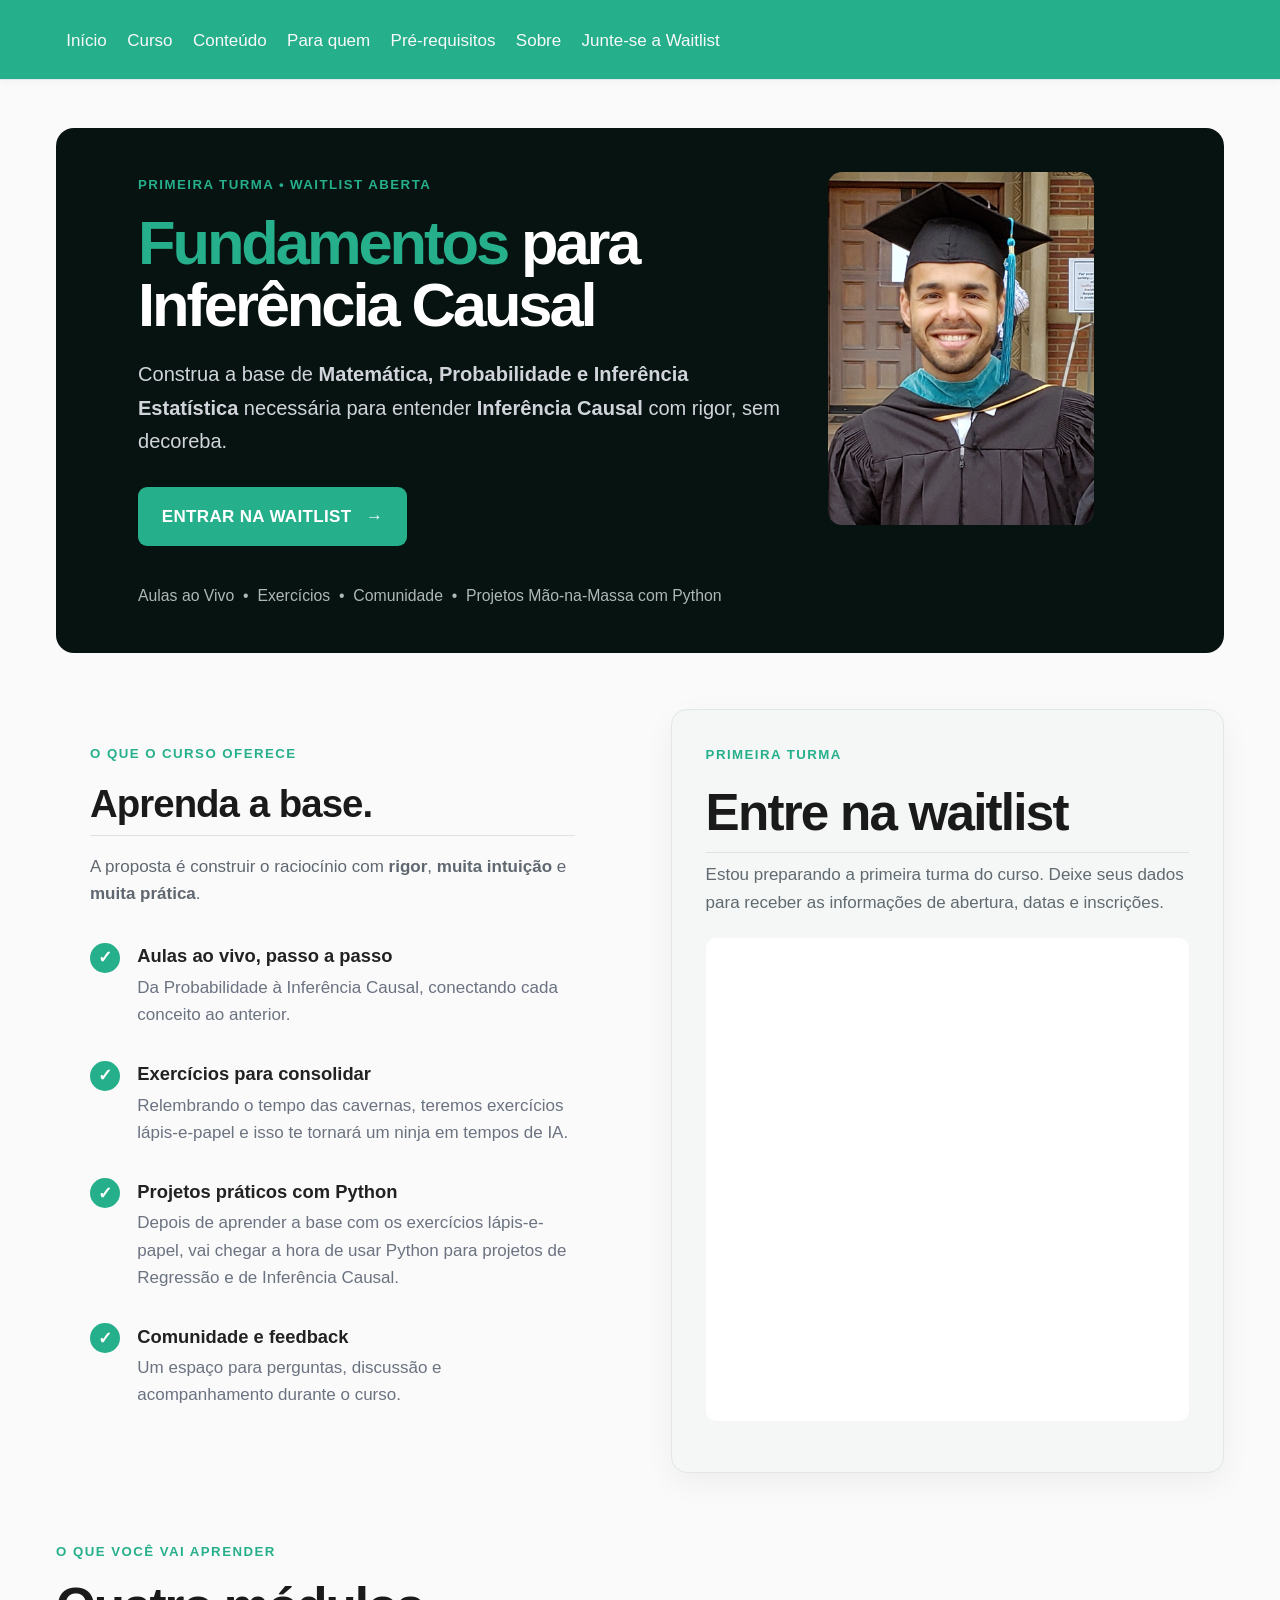
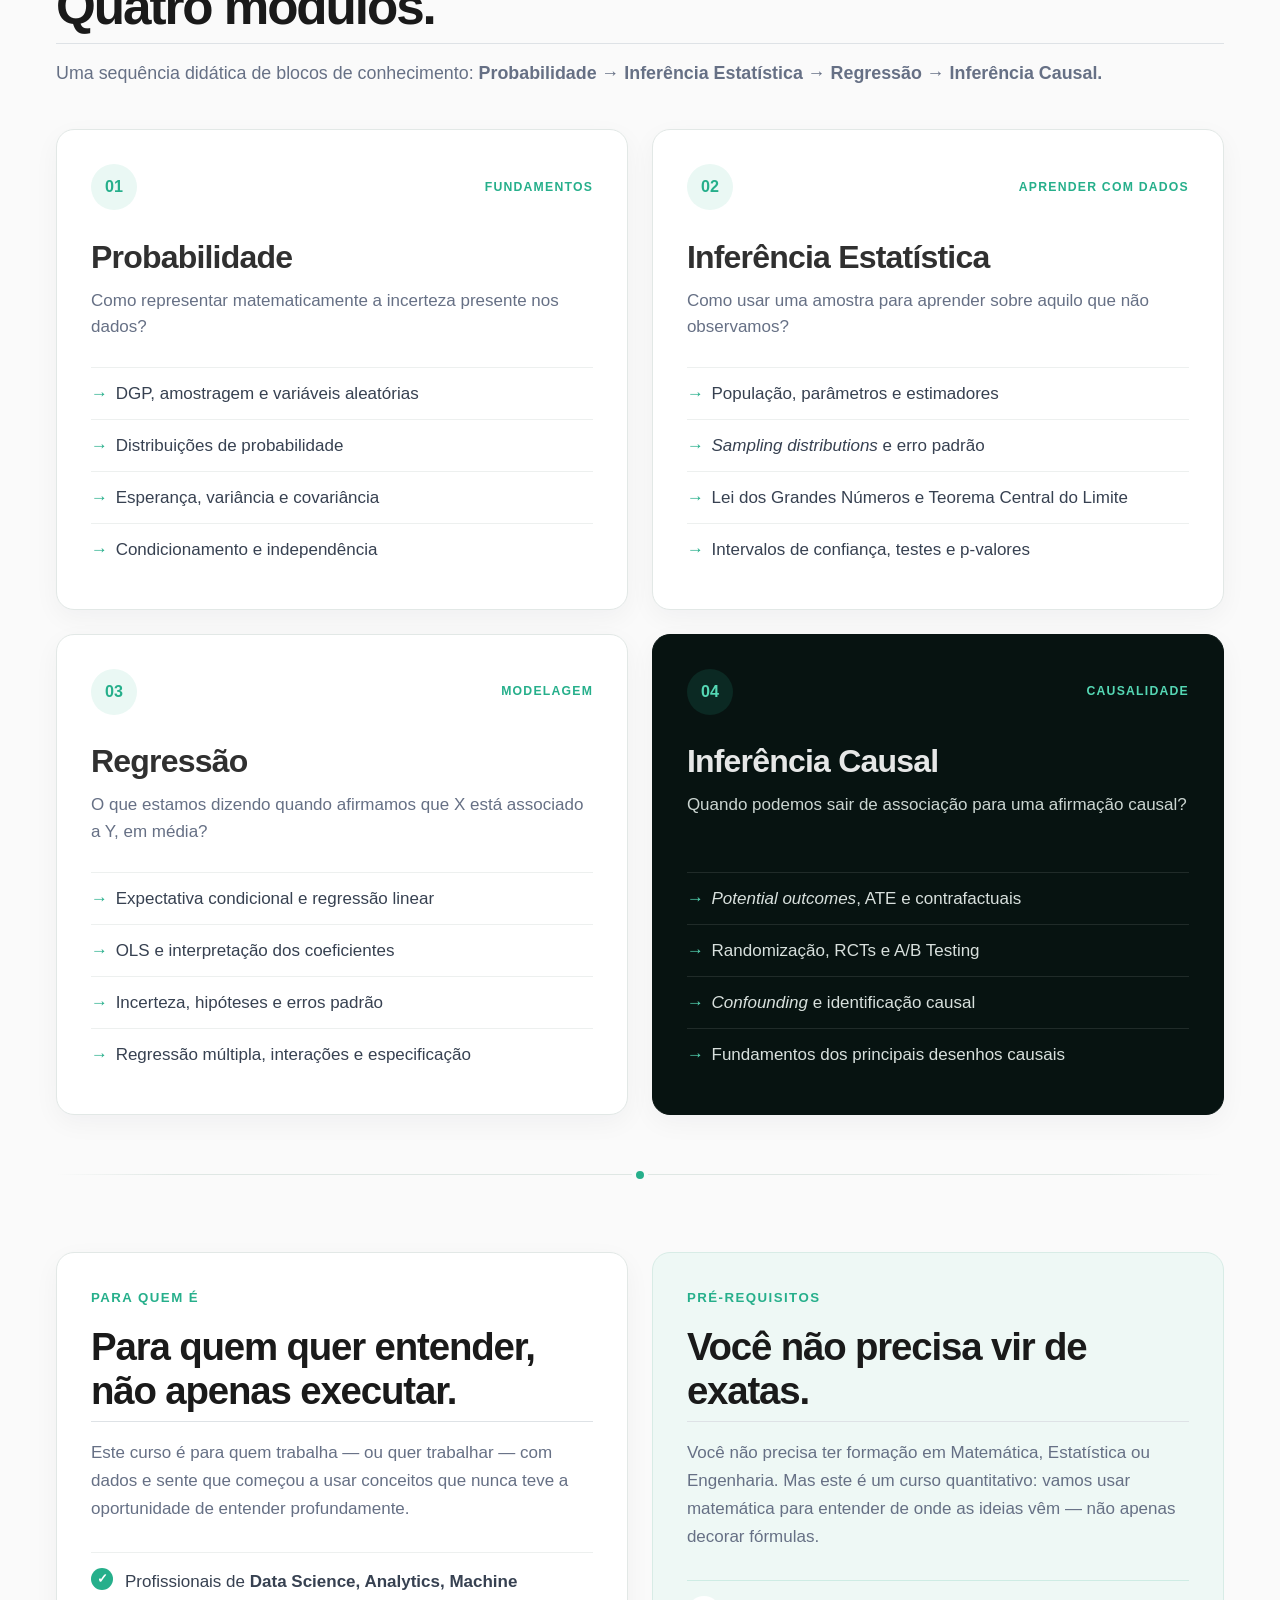
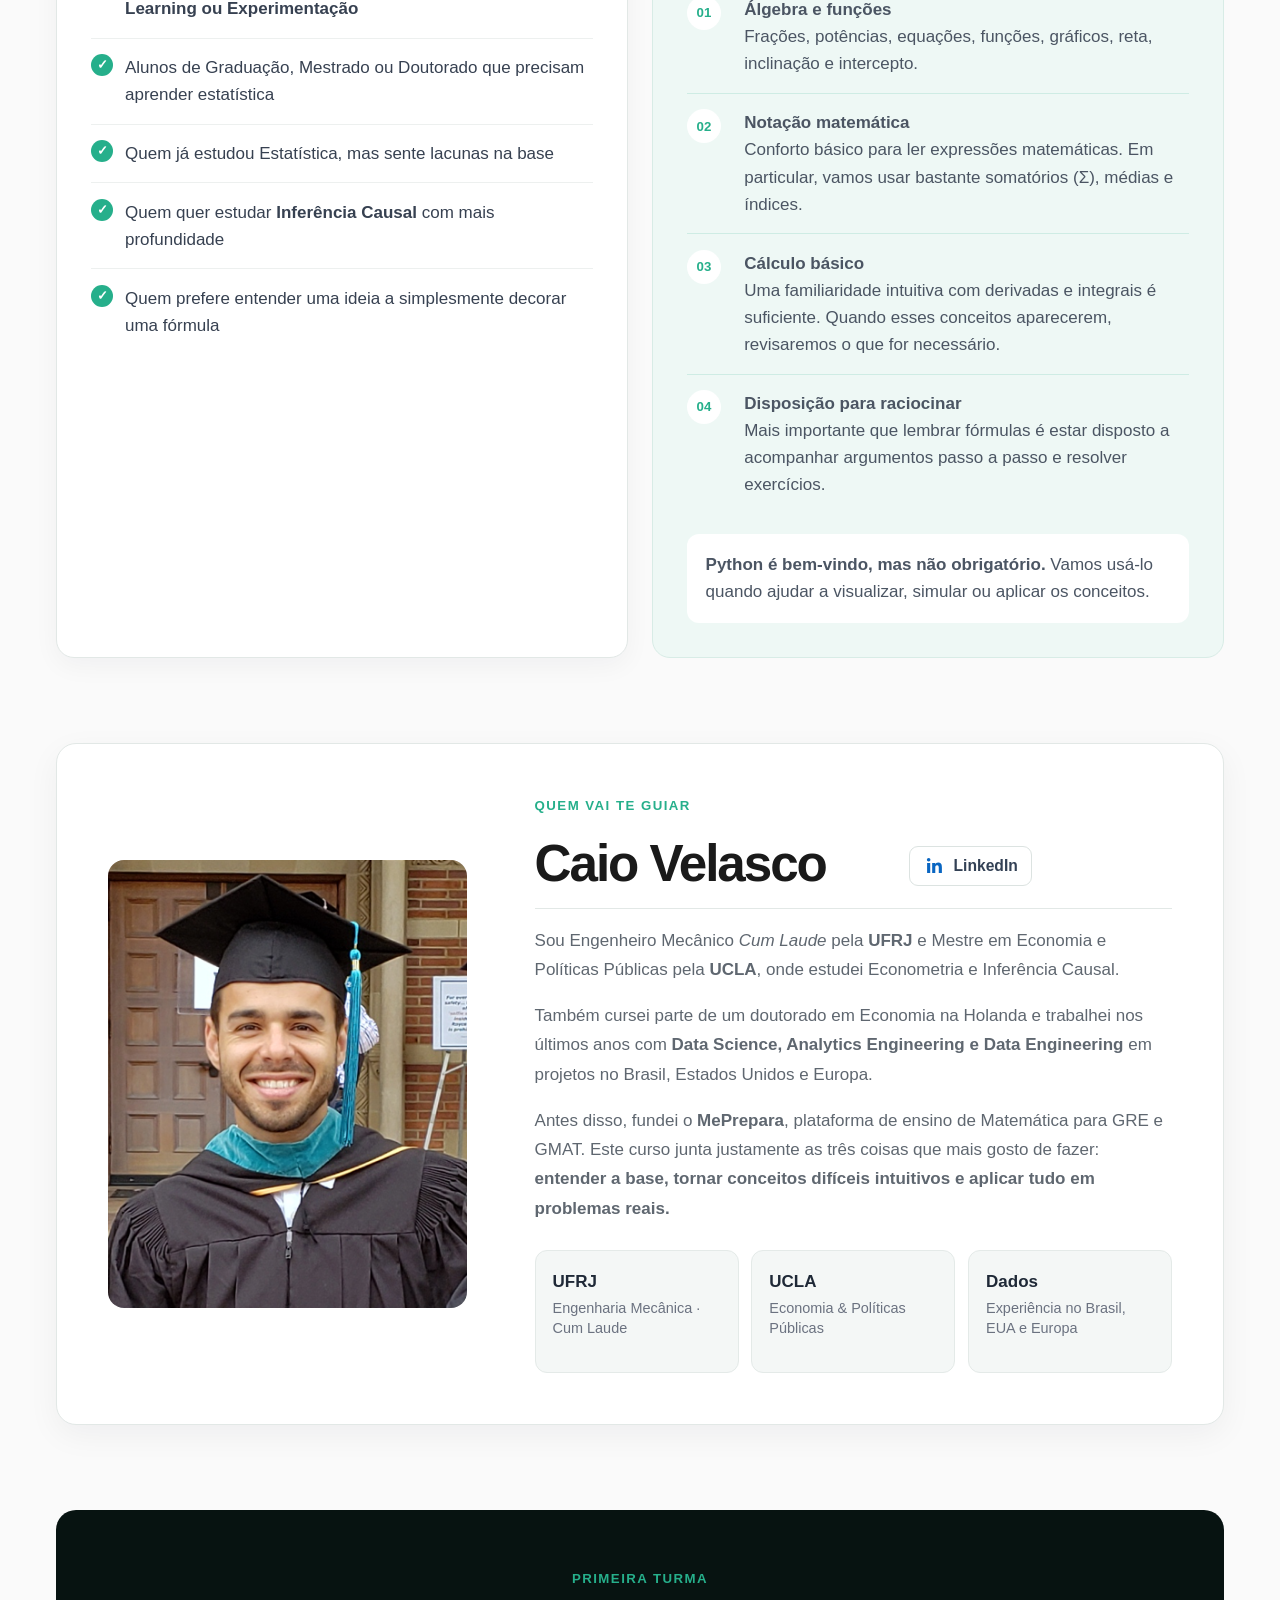
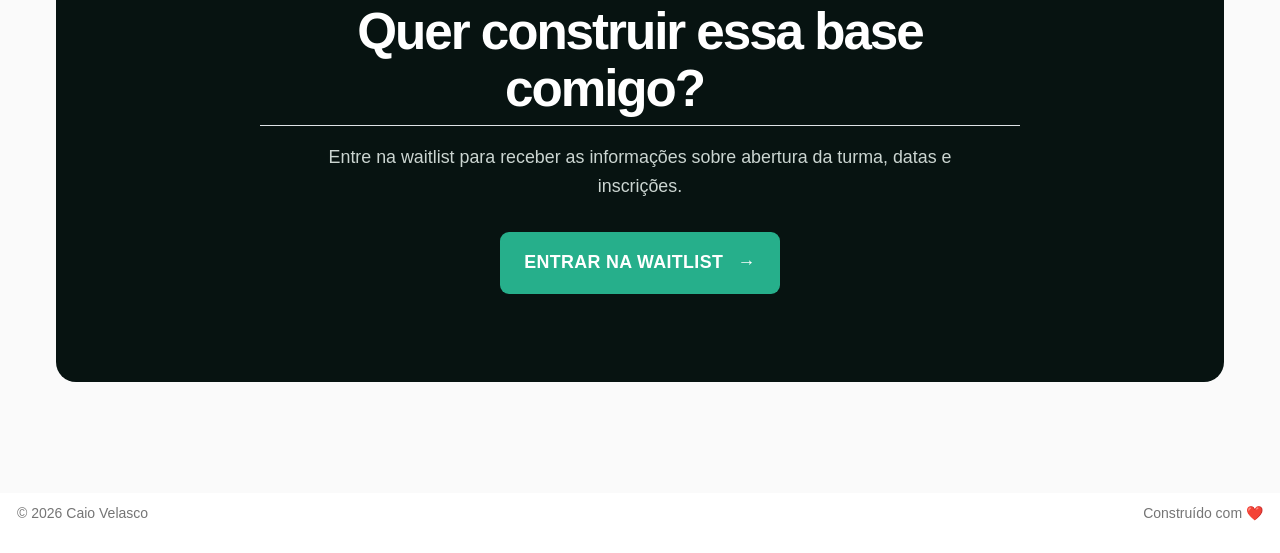
==== commit 208f337c: "Ajusta cabecalho do perfil no site" ====
--- a/docs/index.html
+++ b/docs/index.html
@@ -422,11 +422,13 @@
 <p class="section-kicker">
 QUEM VAI TE GUIAR
 </p>
+<div class="about-heading">
 <h2 class="anchored">
 Caio Velasco
 </h2>
 <div class="linkedin-profile-wrap">
 <p><a class="linkedin-profile" href="https://www.linkedin.com/in/caiovelasco/" target="_blank" rel="noopener noreferrer"> <svg class="linkedin-svg" viewbox="0 0 24 24" aria-hidden="true"> <path d="M20.45 20.45h-3.56v-5.57c0-1.33-.03-3.04-1.85-3.04-1.85 0-2.14 1.45-2.14 2.94v5.67H9.34V9h3.42v1.56h.05c.48-.9 1.64-1.85 3.37-1.85 3.6 0 4.27 2.37 4.27 5.46v6.28zM5.32 7.43a2.07 2.07 0 1 1 0-4.14 2.07 2.07 0 0 1 0 4.14zM7.1 20.45H3.54V9H7.1v11.45z"></path> </svg> <span>LinkedIn</span> </a></p>
+</div>
 </div>
 <p>
 Sou Engenheiro Mecânico <em>Cum Laude</em> pela <strong>UFRJ</strong> e Mestre em Economia e Políticas Públicas pela <strong>UCLA</strong>, onde estudei Econometria e Inferência Causal.
--- a/docs/styles.css
+++ b/docs/styles.css
@@ -794,6 +794,33 @@
   line-height: 1.72;
 }
 
+.about-heading {
+  display: flex;
+  align-items: center;
+  justify-content: flex-start;
+  gap: 0.75rem;
+  flex-wrap: wrap;
+
+  width: 100%;
+  padding-bottom: 1rem;
+  margin-bottom: 1rem;
+
+  /* única linha divisória abaixo do nome + LinkedIn */
+  border-bottom: 1px solid #e2e8e6;
+}
+
+.about-heading h2 {
+  margin: 0;
+  padding: 0 !important;
+
+  width: auto !important;
+  max-width: none !important;
+  flex: 0 0 auto;
+
+  /* remove a linha padrão do h2 do Quarto */
+  border-bottom: none !important;
+}
+
 .about-highlights {
   display: grid;
   grid-template-columns: repeat(3, minmax(0, 1fr));
@@ -856,7 +883,19 @@
 }
 
 .linkedin-profile-wrap {
-  margin: 0 0 1rem 0;
+  margin: 0;
+  flex: 0 0 auto;
+  transform: translateY(4px);
+}
+
+/* Quarto/Pandoc pode envolver o <a> em um <p>.
+   Esse parágrafo traz margem inferior padrão e cria o espaço indesejado. */
+.linkedin-profile-wrap > p {
+  margin: 0 !important;
+  padding: 0 !important;
+  line-height: 1;
+  display: flex;
+  align-items: center;
 }
 
 .linkedin-profile span {
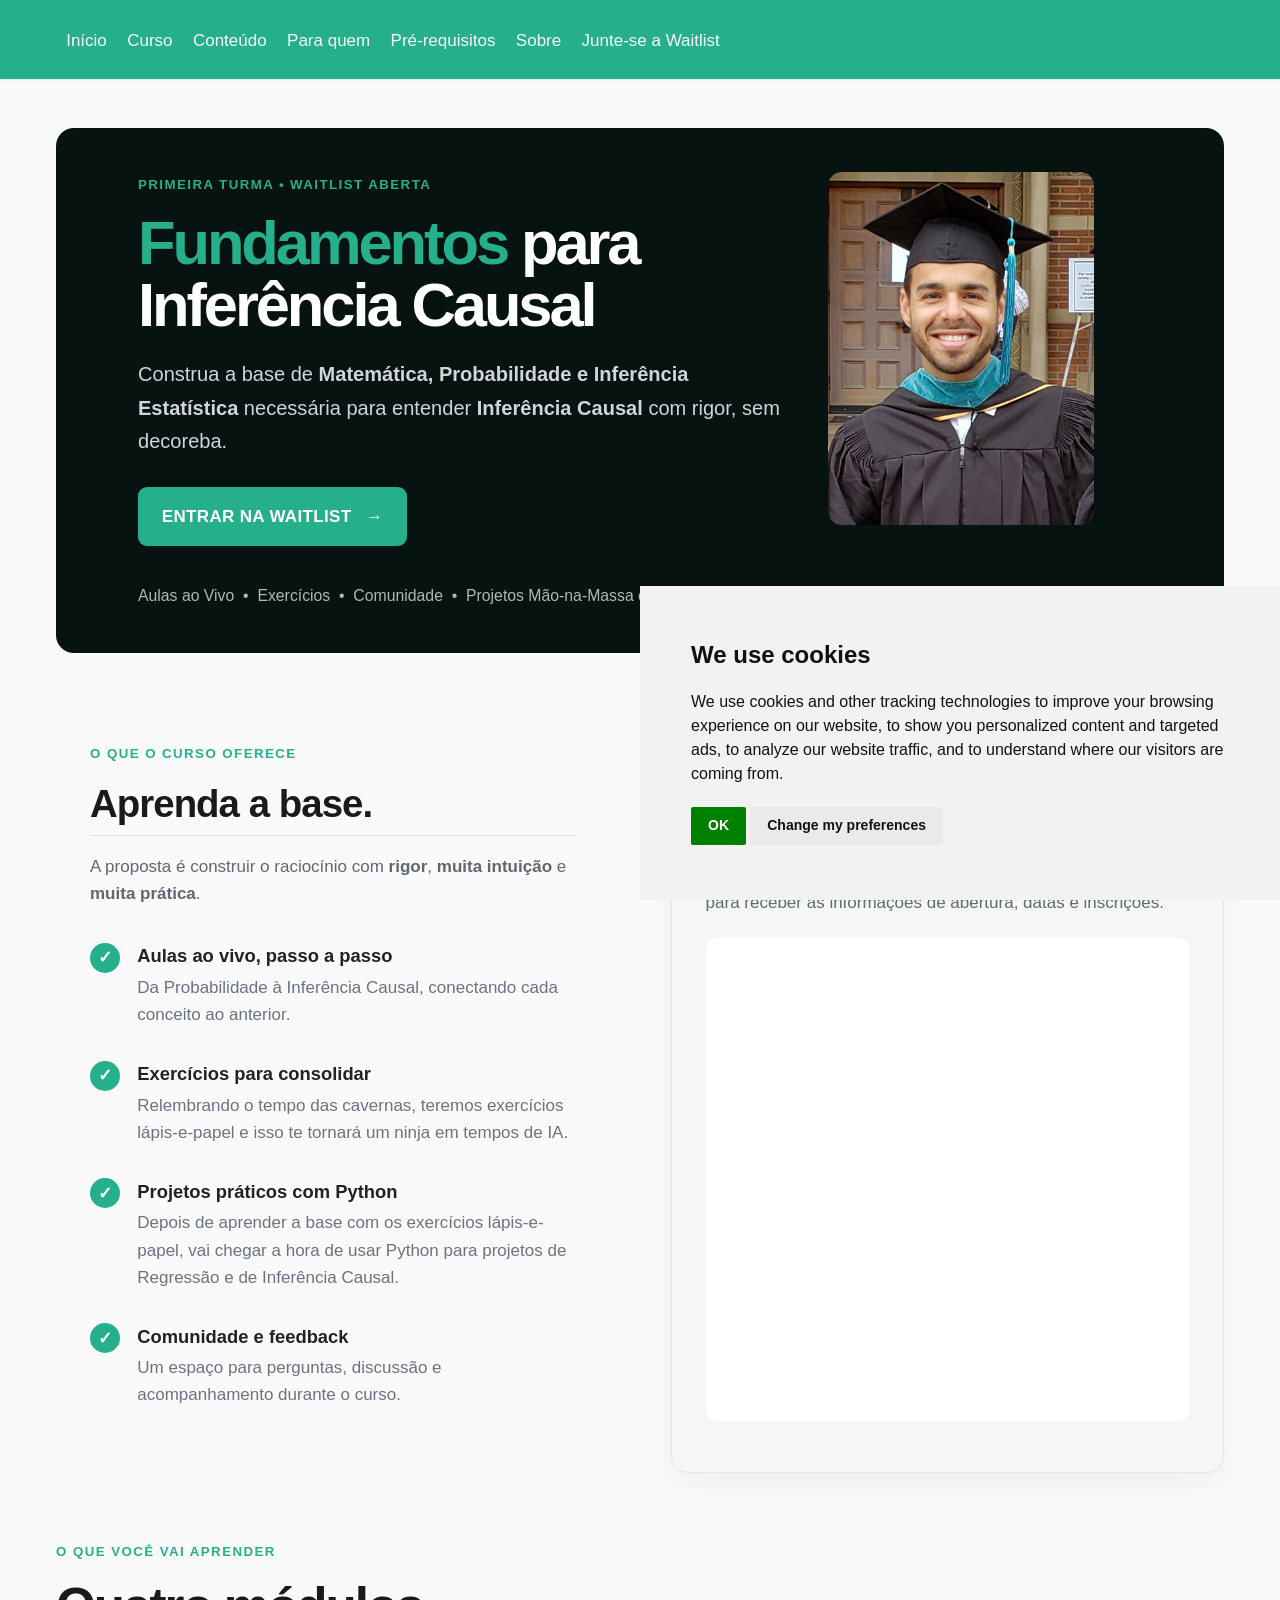
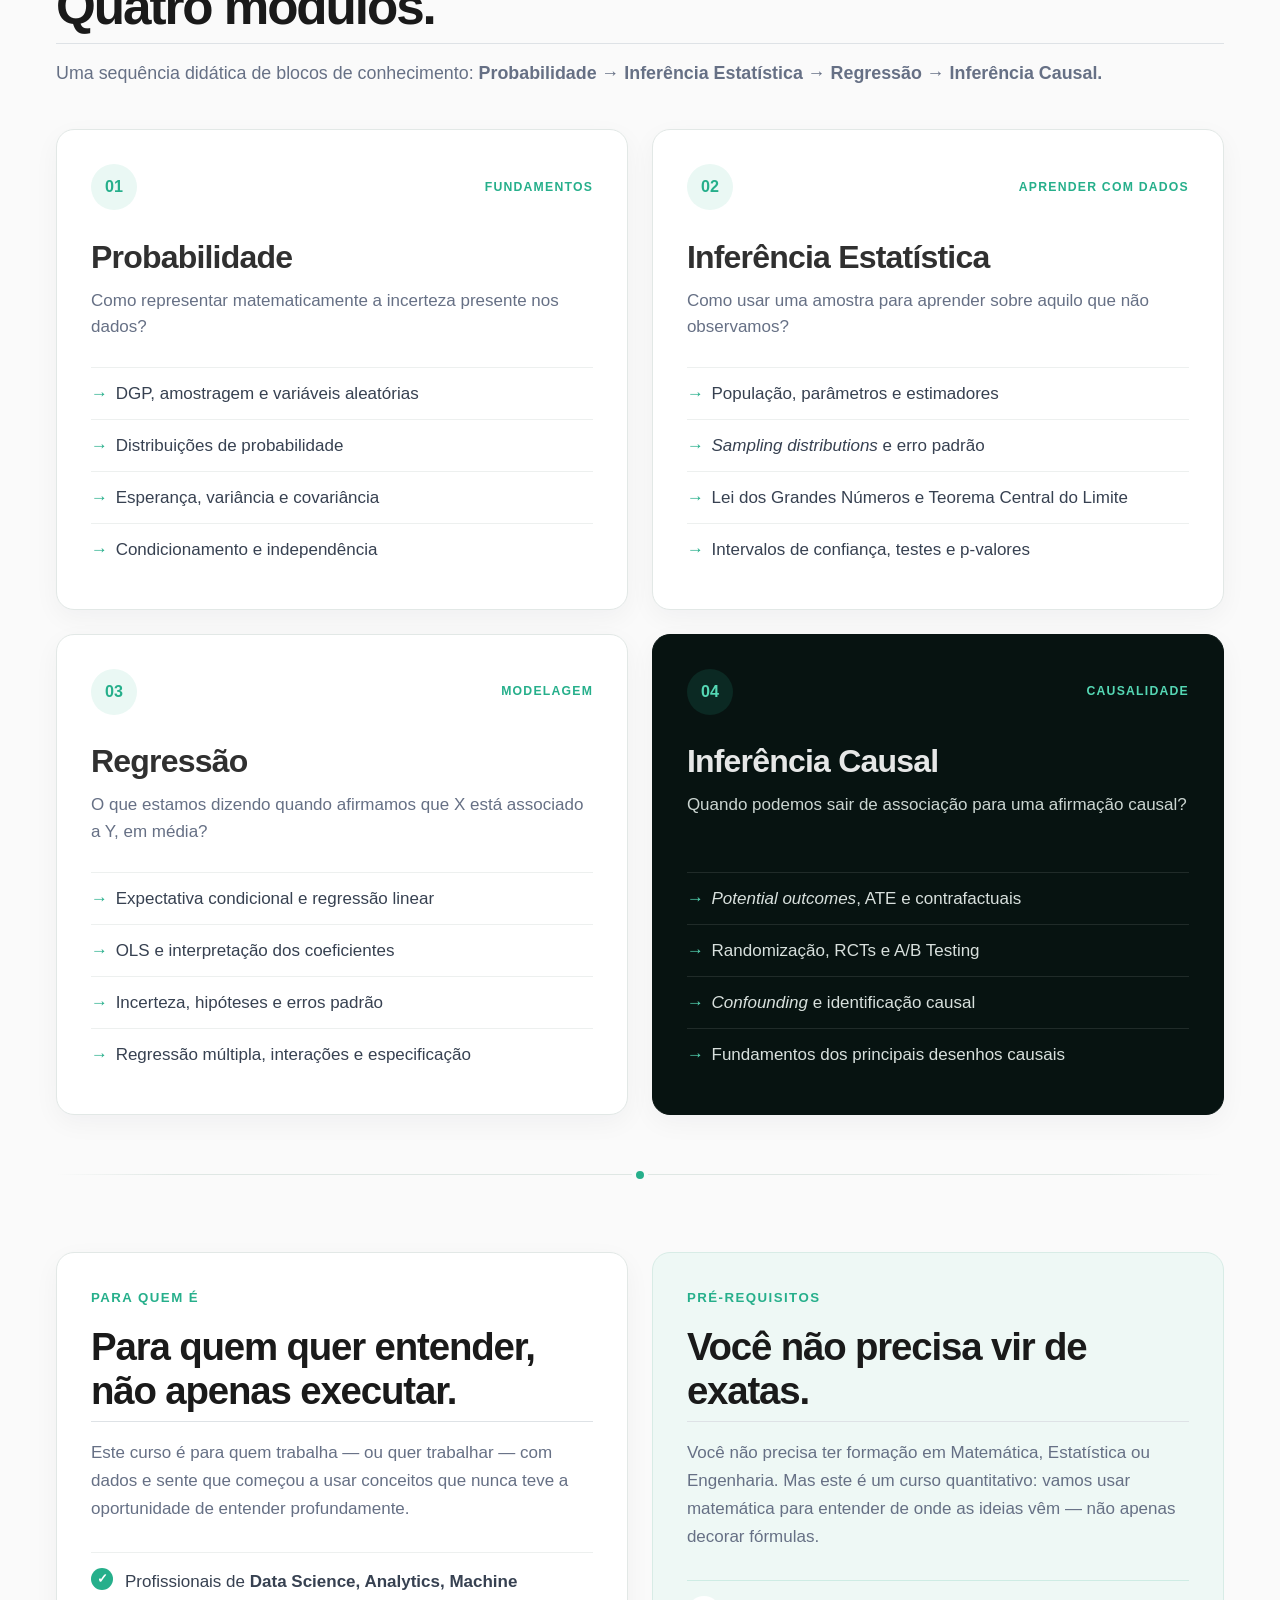
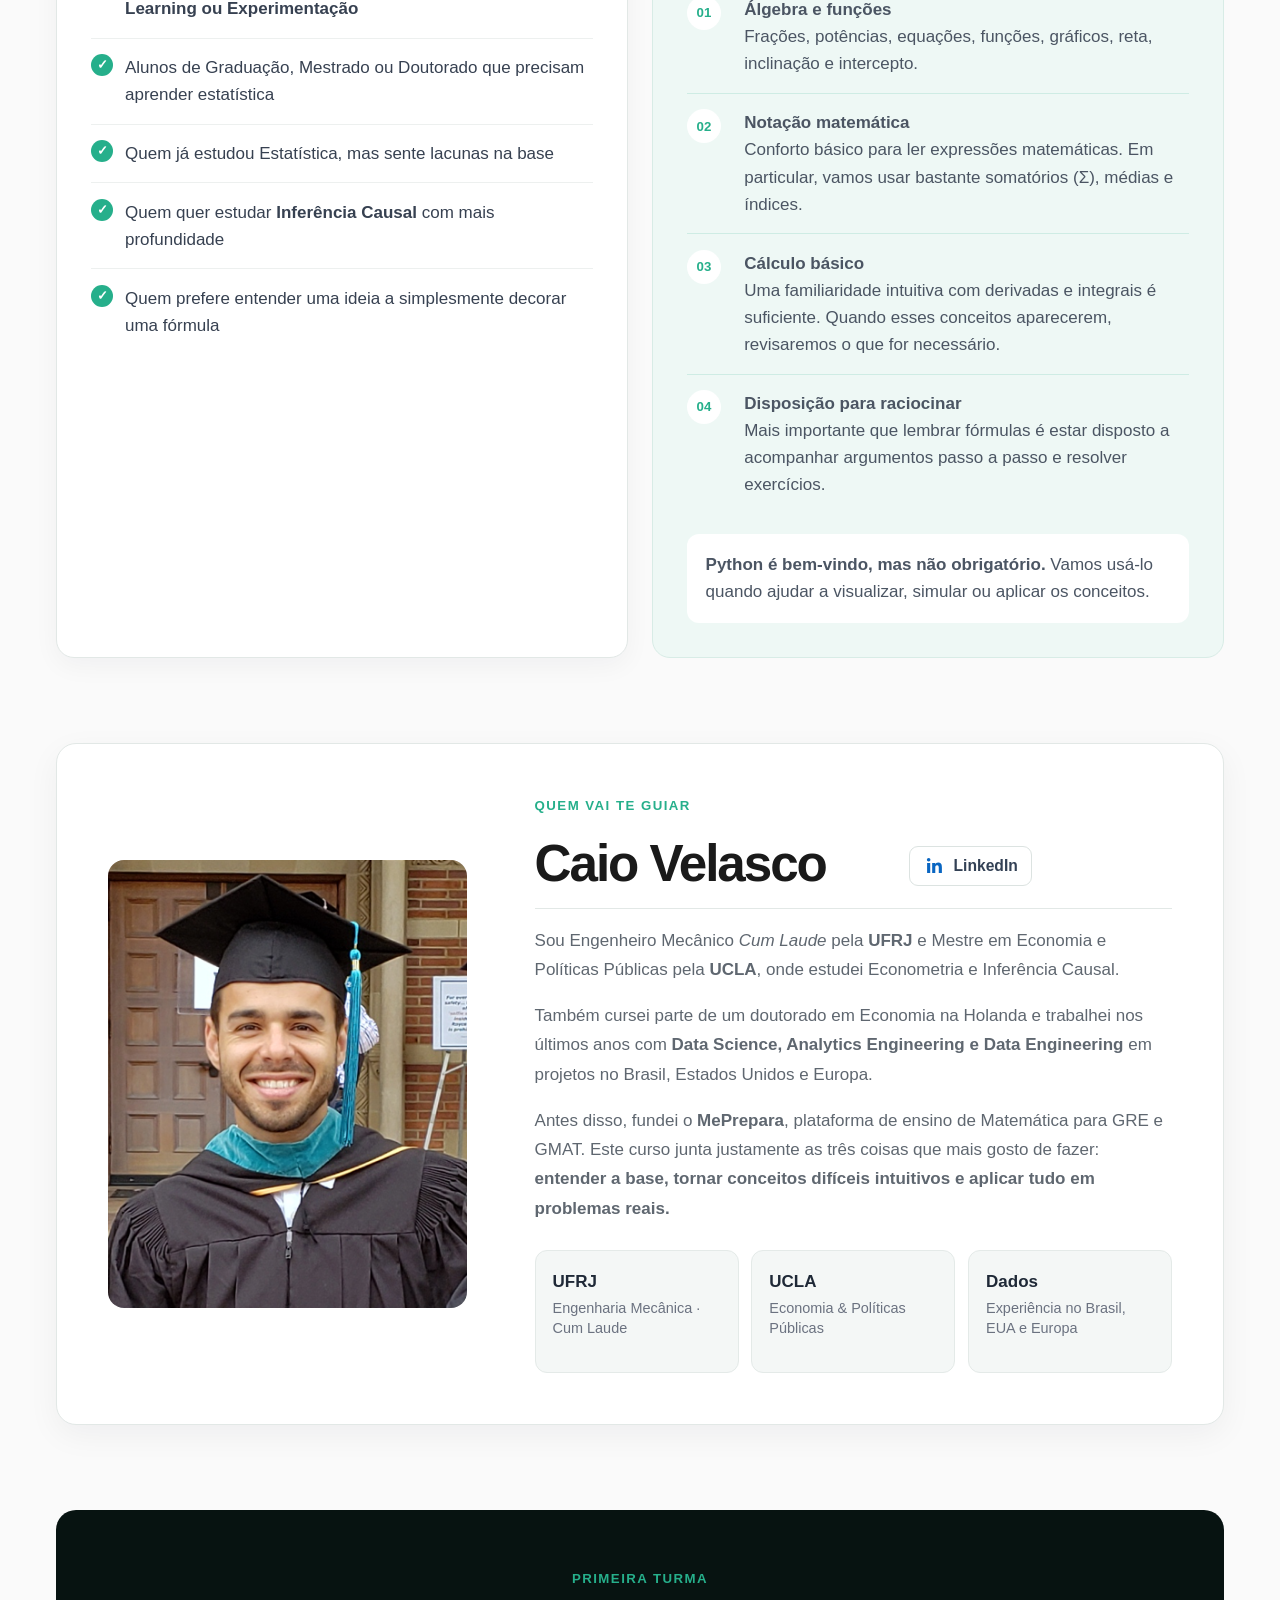
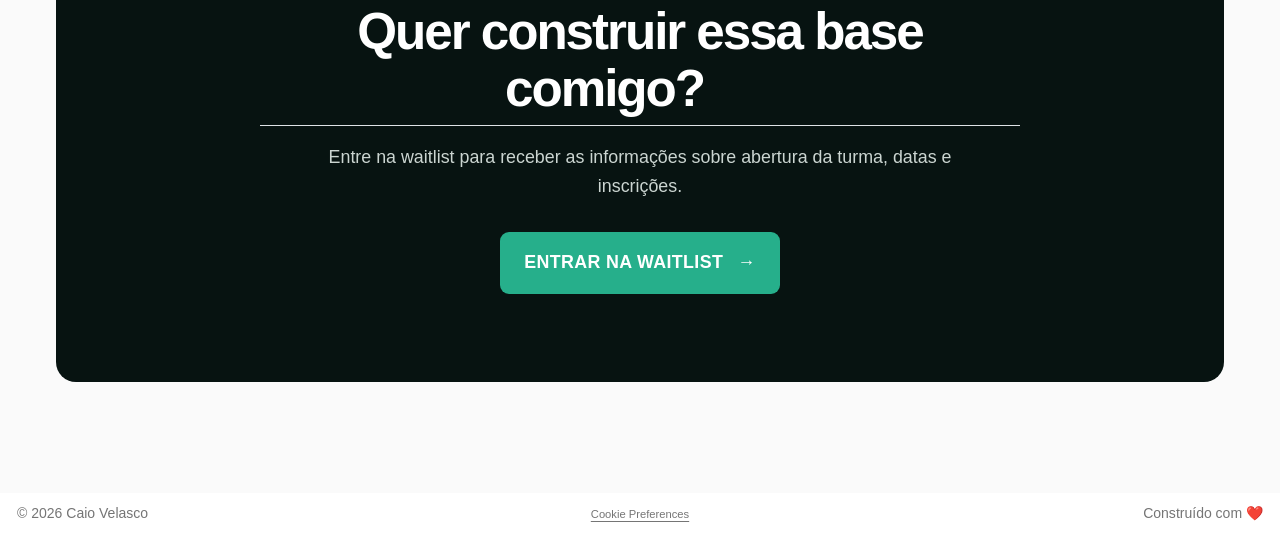
==== commit 4126af46: "added google analytics" ====
--- a/docs/index.html
+++ b/docs/index.html
@@ -25,6 +25,8 @@
 
 <script src="site_libs/quarto-nav/quarto-nav.js"></script>
 <script src="site_libs/quarto-nav/headroom.min.js"></script>
+<script src="site_libs/cookie-consent/cookie-consent.js"></script>
+<link href="site_libs/cookie-consent/cookie-consent.css" rel="stylesheet">
 <script src="site_libs/clipboard/clipboard.min.js"></script>
 <script src="site_libs/quarto-html/quarto.js" type="module"></script>
 <script src="site_libs/quarto-html/tabsets/tabsets.js" type="module"></script>
@@ -51,6 +53,33 @@
     "search-label": "Search"
   }
 }</script>
+<script async="" src="https://www.googletagmanager.com/gtag/js?id=G-1CQVNDXN3S"></script>
+
+<script type="text/plain" cookie-consent="tracking">
+
+window.dataLayer = window.dataLayer || [];
+function gtag(){dataLayer.push(arguments);}
+gtag('js', new Date());
+gtag('config', 'G-1CQVNDXN3S', { 'anonymize_ip': true});
+</script>
+
+<script type="text/javascript" charset="UTF-8">
+document.addEventListener('DOMContentLoaded', function () {
+cookieconsent.run({
+  "notice_banner_type":"simple",
+  "consent_type":"implied",
+  "palette":"light",
+  "language":"en",
+  "page_load_consent_levels":["strictly-necessary","functionality","tracking","targeting"],
+  "notice_banner_reject_button_hide":false,
+  "preferences_center_close_button_hide":false,
+  "website_name":""
+  ,
+"language":"en"
+  });
+});
+</script> 
+  
 
 
 <link rel="stylesheet" href="styles.css">
@@ -875,8 +904,8 @@
 <p>© 2026 Caio Velasco</p>
 </div>   
     <div class="nav-footer-center">
-      &nbsp;
-    </div>
+
+<div class="cookie-consent-footer"><a href="#" id="open_preferences_center">Cookie Preferences</a></div></div>
     <div class="nav-footer-right">
 <p>Construído com ❤️</p>
 </div>
--- a/docs/site_libs/cookie-consent/cookie-consent.css
+++ b/docs/site_libs/cookie-consent/cookie-consent.css
@@ -0,0 +1,4 @@
+div.cookie-consent-footer {
+  font-size: 0.8em;
+  text-decoration: none;
+}
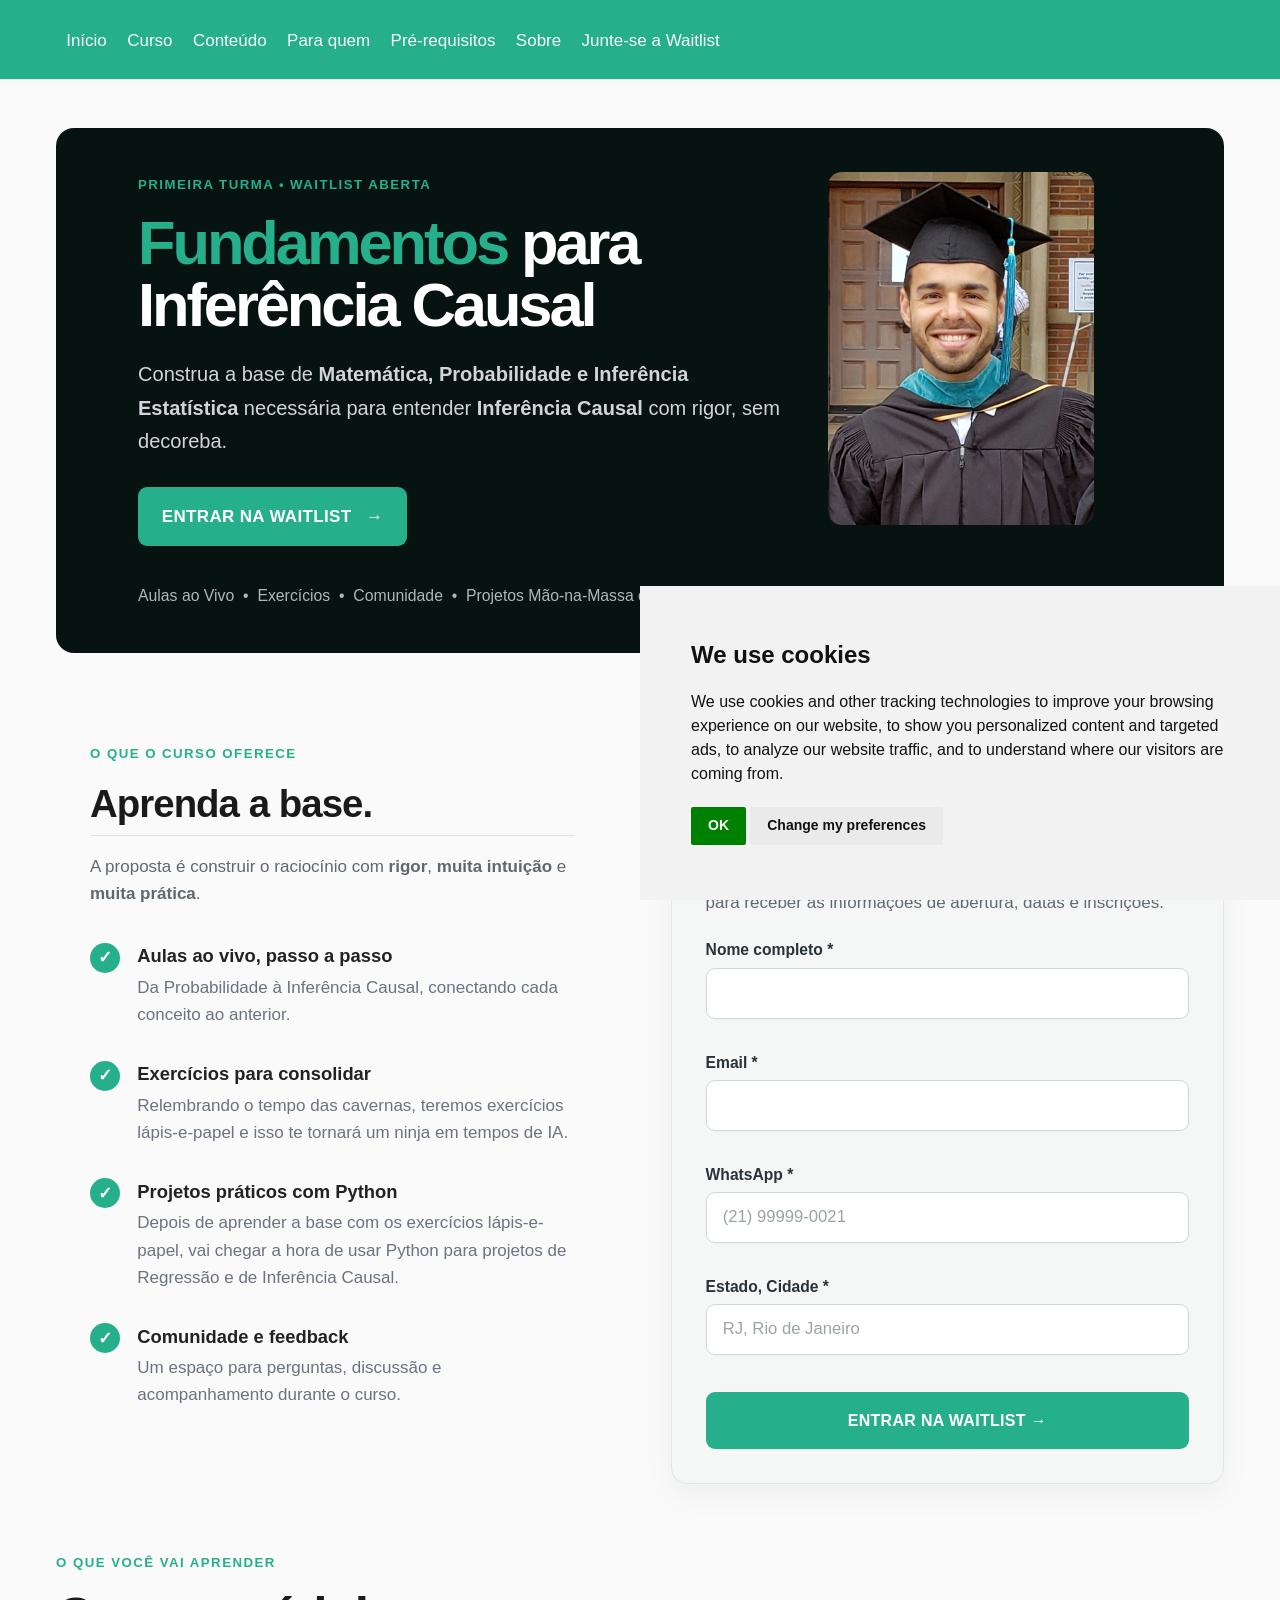
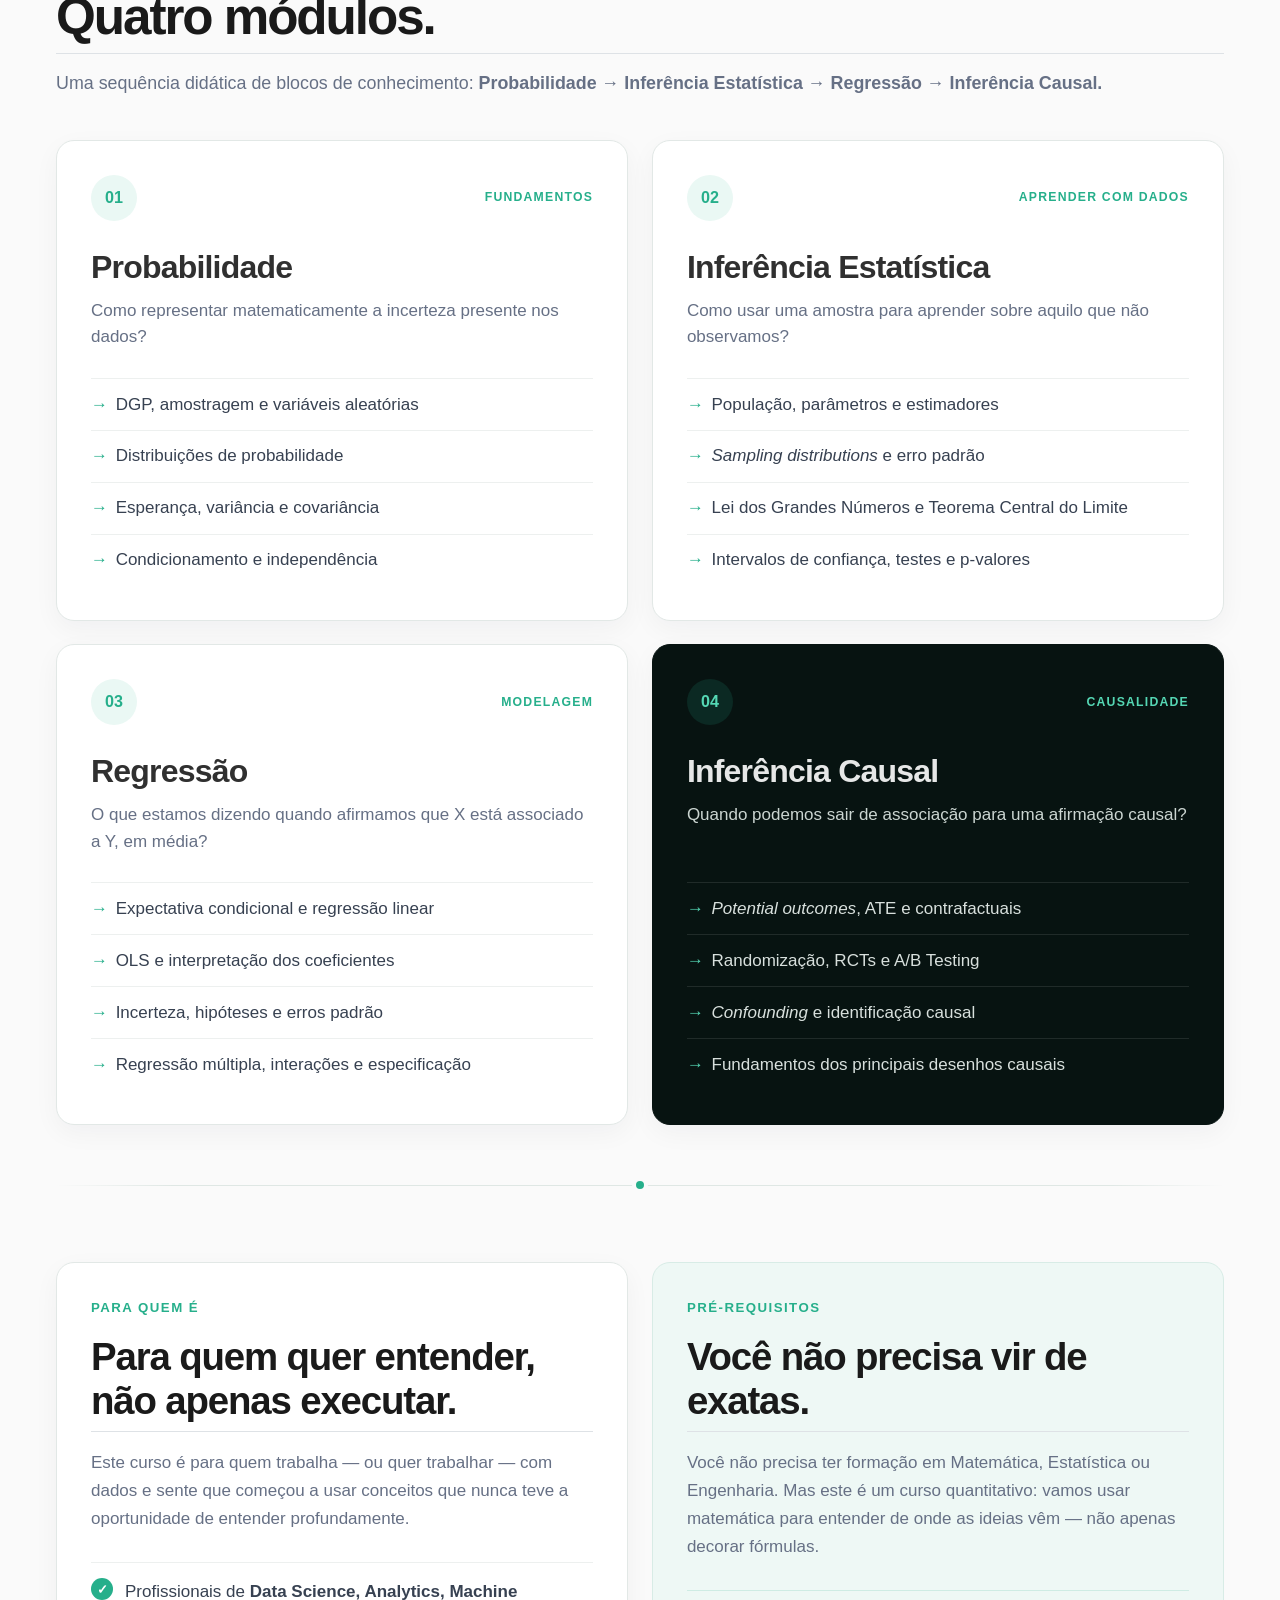
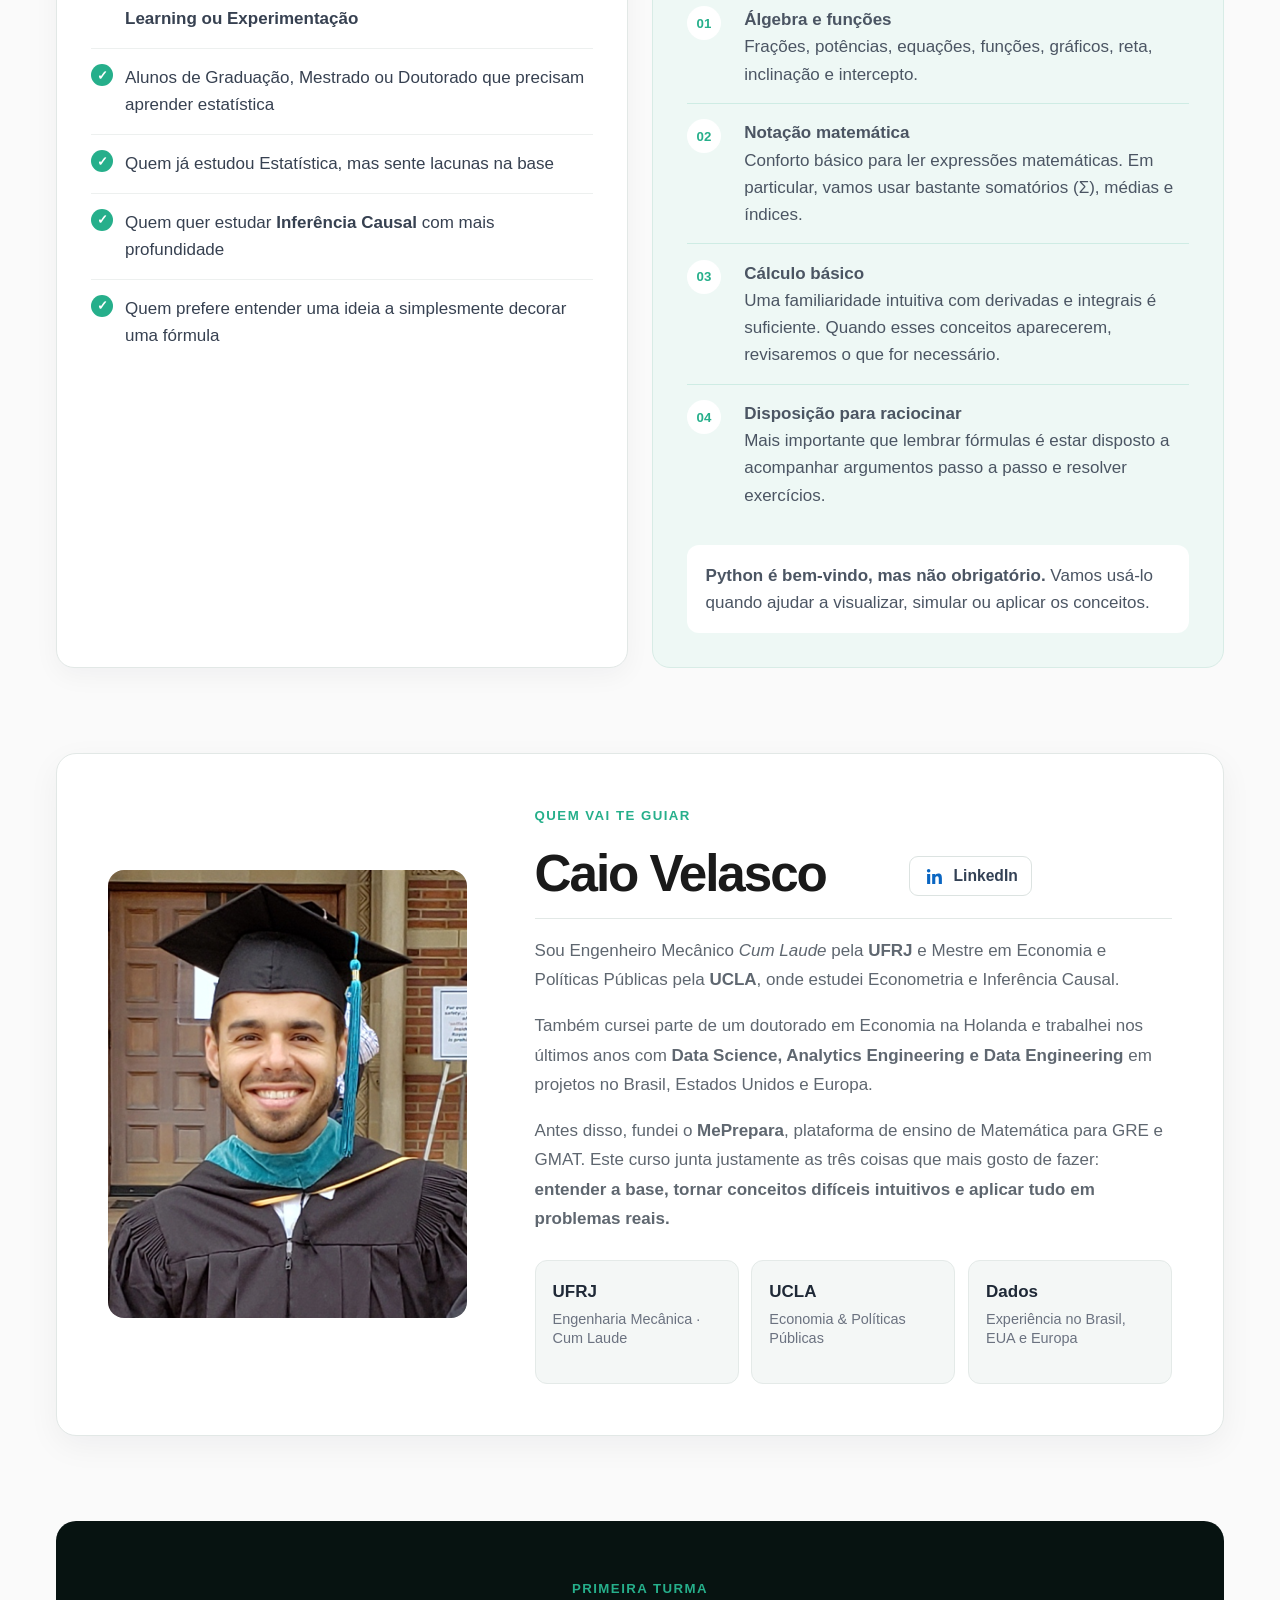
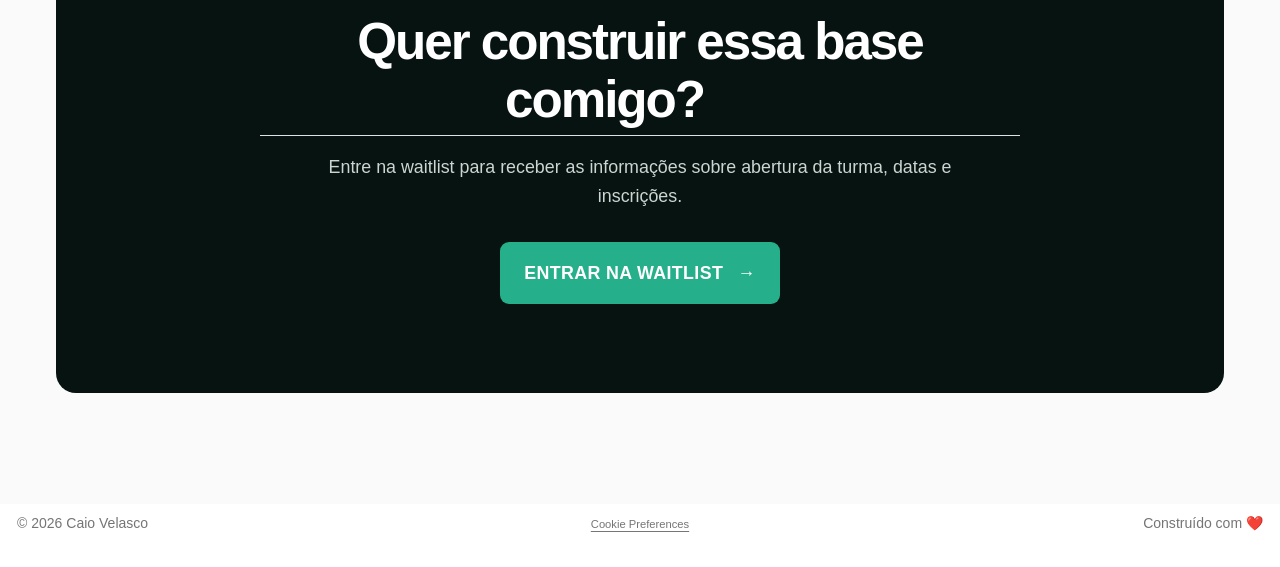
==== commit 5b8e40a5: "added native form" ====
--- a/docs/index.html
+++ b/docs/index.html
@@ -230,9 +230,55 @@
 <p class="waitlist-copy">
 Estou preparando a primeira turma do curso. Deixe seus dados para receber as informações de abertura, datas e inscrições.
 </p>
-<iframe src="https://docs.google.com/forms/d/e/1FAIpQLSe-GhEEzDXQHpE6WA7tGYGF9WbjMvkKC-WQxc6f4L6Ri_nCow/viewform?embedded=true" width="100%" frameborder="0" marginheight="0" marginwidth="0">
-Carregando…
+<form id="waitlist-native-form" action="https://docs.google.com/forms/d/e/1FAIpQLScyDL0yrgmfypED88UhUn9P0kuiKJo1PqZxPzEBx6vacdz6kQ/formResponse" method="POST" target="waitlist-hidden-iframe">
+<p><label for="waitlist-name">Nome completo *</label> <input id="waitlist-name" type="text" name="entry.2109223730" autocomplete="name" required=""></p>
+<p><label for="waitlist-email">Email *</label> <input id="waitlist-email" type="email" name="entry.1826589210" autocomplete="email" required=""></p>
+<p><label for="waitlist-whatsapp">WhatsApp *</label> <input id="waitlist-whatsapp" type="tel" name="entry.1489132314" autocomplete="tel" placeholder="(21) 99999-0021" required=""></p>
+<p><label for="waitlist-location">Estado, Cidade *</label> <input id="waitlist-location" type="text" name="entry.1068005173" placeholder="RJ, Rio de Janeiro" required=""></p>
+<button type="submit" id="waitlist-submit">
+ENTRAR NA WAITLIST →
+</button>
+</form>
+<div id="waitlist-success" hidden="">
+<p>✓ Pronto! Você entrou na waitlist. Obrigado mesmo por confiar!</p>
+</div>
+<iframe name="waitlist-hidden-iframe" id="waitlist-hidden-iframe" style="display:none;">
 </iframe>
+<script>
+(function () {
+
+  const form = document.getElementById("waitlist-native-form");
+  const iframe = document.getElementById("waitlist-hidden-iframe");
+  const success = document.getElementById("waitlist-success");
+  const button = document.getElementById("waitlist-submit");
+
+  let submitted = false;
+
+  form.addEventListener("submit", function () {
+    submitted = true;
+
+    button.disabled = true;
+    button.textContent = "ENVIANDO...";
+  });
+
+  iframe.addEventListener("load", function () {
+
+    if (!submitted) return;
+
+    form.style.display = "none";
+    success.hidden = false;
+
+    if (typeof gtag === "function") {
+      gtag("event", "generate_lead", {
+        lead_source: "waitlist",
+        course_name: "fundamentos_inferencia_causal"
+      });
+    }
+
+  });
+
+})();
+</script>
 </div>
 </section>
 <section class="curriculum-section" id="conteudo">
--- a/docs/styles.css
+++ b/docs/styles.css
@@ -292,18 +292,130 @@
   margin-bottom: 1.3rem;
 }
 
-/* O iframe ocupa o espaço restante do card.
-   O card acompanha a altura total da coluna esquerda e o Google Form
-   rola dentro dessa área. */
-.waitlist-card iframe {
-  width: 100%;
-  flex: 1 1 0;
-  min-height: 0;
+/* --------- Formulário nativo da waitlist --------- */
+#waitlist-native-form {
+  width: 100%;
+  display: grid;
+  grid-template-columns: 1fr;
+  align-content: start;
+  margin-top: 0.15rem;
+}
+
+#waitlist-native-form label {
+  display: block;
+  margin: 0 0 0.42rem 0;
+  color: #293238;
+  font-size: 0.92rem;
+  font-weight: 700;
+  line-height: 1.3;
+}
+
+#waitlist-native-form input {
+  width: 100%;
+  box-sizing: border-box;
+  margin: 0 0 1rem 0;
+  padding: 0.82rem 0.95rem;
+
+  border: 1px solid #cfd9d5;
+  border-radius: 9px;
+  outline: none;
+
+  background: #ffffff;
+  color: #1f2937;
+
+  font-family: inherit;
+  font-size: 0.98rem;
+  line-height: 1.25;
+
+  box-shadow: 0 1px 2px rgba(15, 23, 42, 0.02);
+  transition:
+    border-color 0.15s ease,
+    box-shadow 0.15s ease,
+    background-color 0.15s ease;
+}
+
+#waitlist-native-form input::placeholder {
+  color: #9aa4a1;
+  opacity: 1;
+}
+
+#waitlist-native-form input:hover {
+  border-color: #b9c8c3;
+}
+
+#waitlist-native-form input:focus {
+  border-color: var(--accent);
+  background: #ffffff;
+  box-shadow: 0 0 0 3px rgba(38, 175, 139, 0.12);
+}
+
+#waitlist-submit {
+  width: 100%;
+  margin-top: 0.2rem;
+  padding: 0.9rem 1.15rem;
+
   border: 0;
-  background: #ffffff;
+  border-radius: 9px;
+
+  background: var(--accent);
+  color: #ffffff;
+
+  font-family: inherit;
+  font-size: 0.94rem;
+  font-weight: 800;
+  letter-spacing: 0.02em;
+
+  cursor: pointer;
+  transition:
+    transform 0.15s ease,
+    opacity 0.15s ease,
+    box-shadow 0.15s ease;
+}
+
+#waitlist-submit:hover {
+  opacity: 0.93;
+  transform: translateY(-1px);
+  box-shadow: 0 7px 16px rgba(38, 175, 139, 0.18);
+}
+
+#waitlist-submit:focus-visible {
+  outline: 3px solid rgba(38, 175, 139, 0.22);
+  outline-offset: 3px;
+}
+
+#waitlist-submit:disabled {
+  opacity: 0.65;
+  cursor: wait;
+  transform: none;
+  box-shadow: none;
+}
+
+#waitlist-success {
+  margin-top: 0.4rem;
+  padding: 1rem 1.1rem;
+
+  border: 1px solid rgba(38, 175, 139, 0.28);
   border-radius: 10px;
-  box-shadow: none;
-  display: block;
+
+  background: #eaf8f4;
+  color: #176f59;
+
+  font-size: 0.98rem;
+  font-weight: 700;
+  line-height: 1.45;
+}
+
+#waitlist-success[hidden] {
+  display: none !important;
+}
+
+/* iframe usado apenas como destino invisível do envio ao Google Forms */
+#waitlist-hidden-iframe {
+  display: none !important;
+  width: 0 !important;
+  height: 0 !important;
+  min-height: 0 !important;
+  border: 0 !important;
 }
 
 /* --------- Conteúdo com scroll --------- */
@@ -352,15 +464,7 @@
   .offer-copy {
     padding: 0;
   }
-
-  /* Quando as colunas empilham, damos uma altura própria ao formulário. */
-  .waitlist-card iframe {
-    height: 650px;
-    min-height: 650px;
-    flex: none;
-  }
-
-  .hero-photo-wrap {
+.hero-photo-wrap {
     justify-self: center;
   }
 }
@@ -394,12 +498,14 @@
     padding: 1.2rem;
   }
 
-  .waitlist-card iframe {
-    height: 600px;
-    min-height: 600px;
-  }
-
-  .about-mini {
+  #waitlist-native-form input {
+    padding: 0.78rem 0.85rem;
+  }
+
+  #waitlist-submit {
+    padding: 0.86rem 1rem;
+  }
+.about-mini {
     grid-template-columns: 1fr;
     text-align: center;
   }
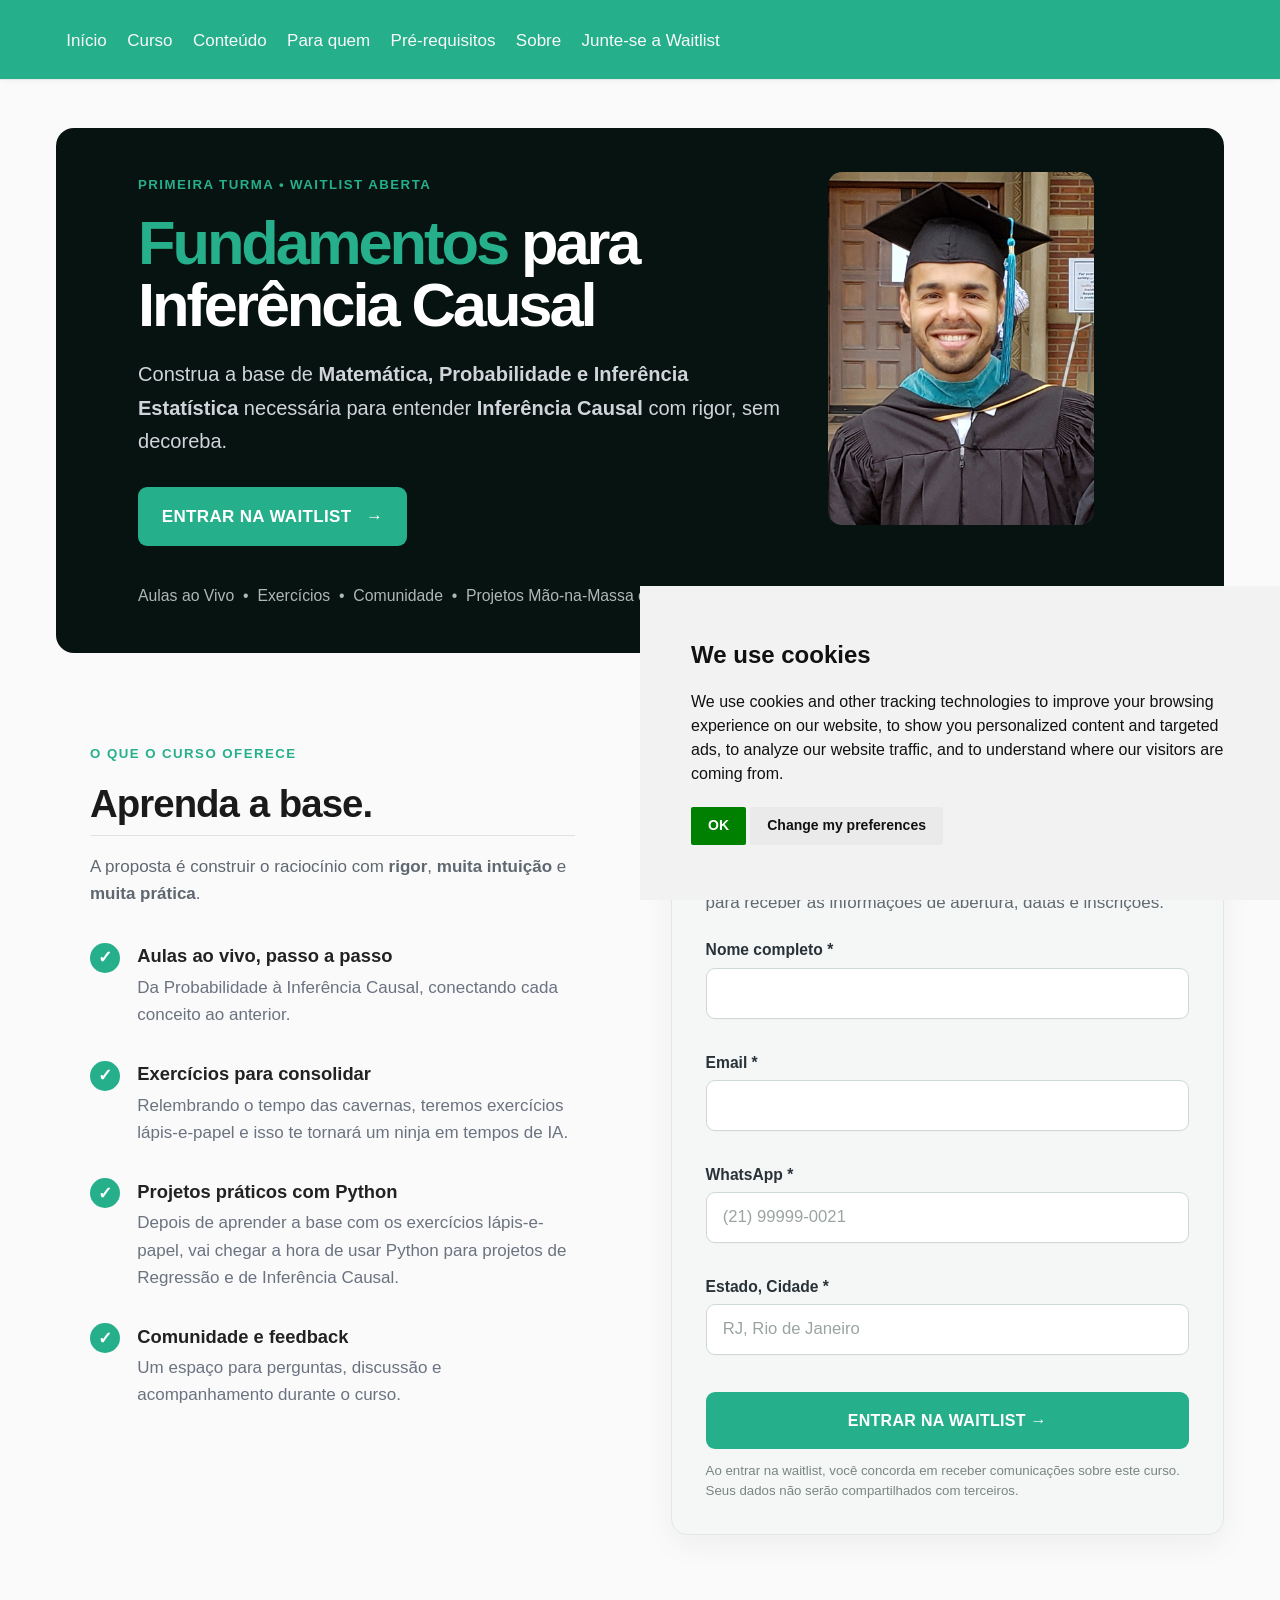
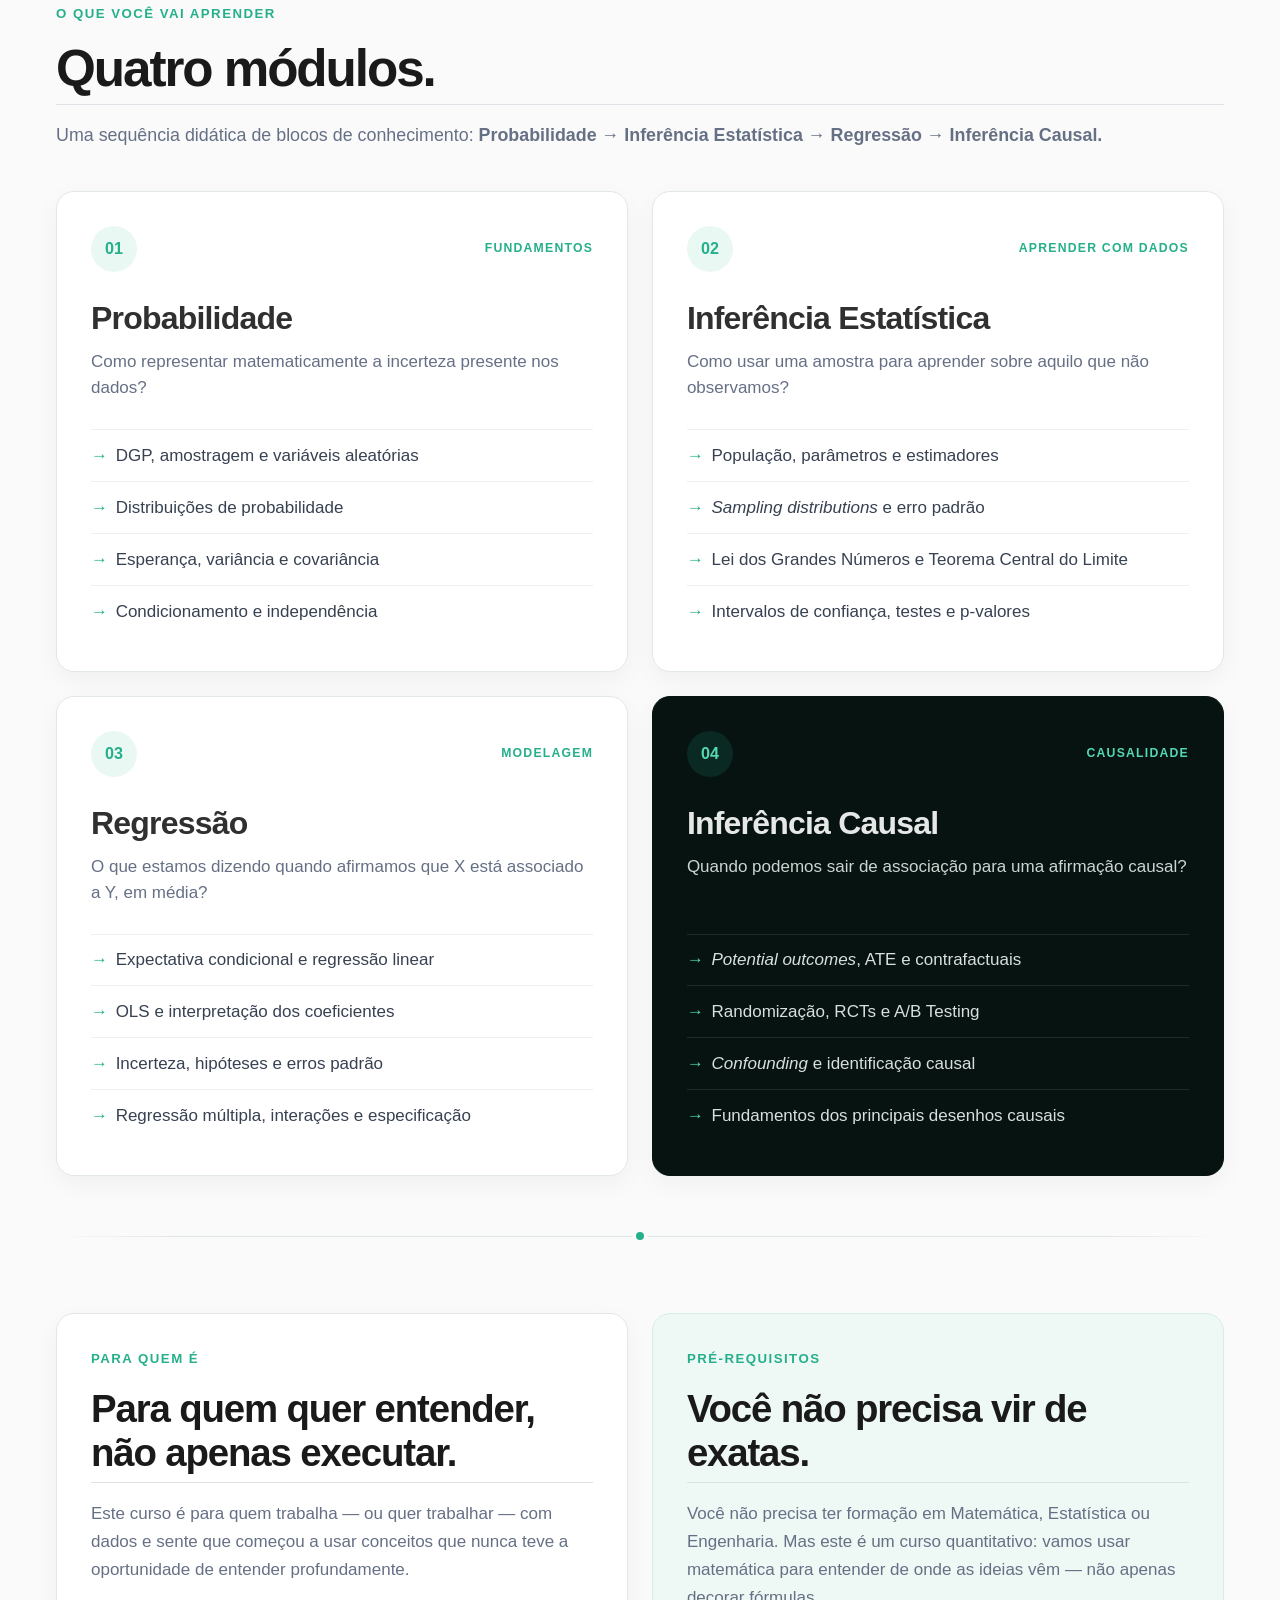
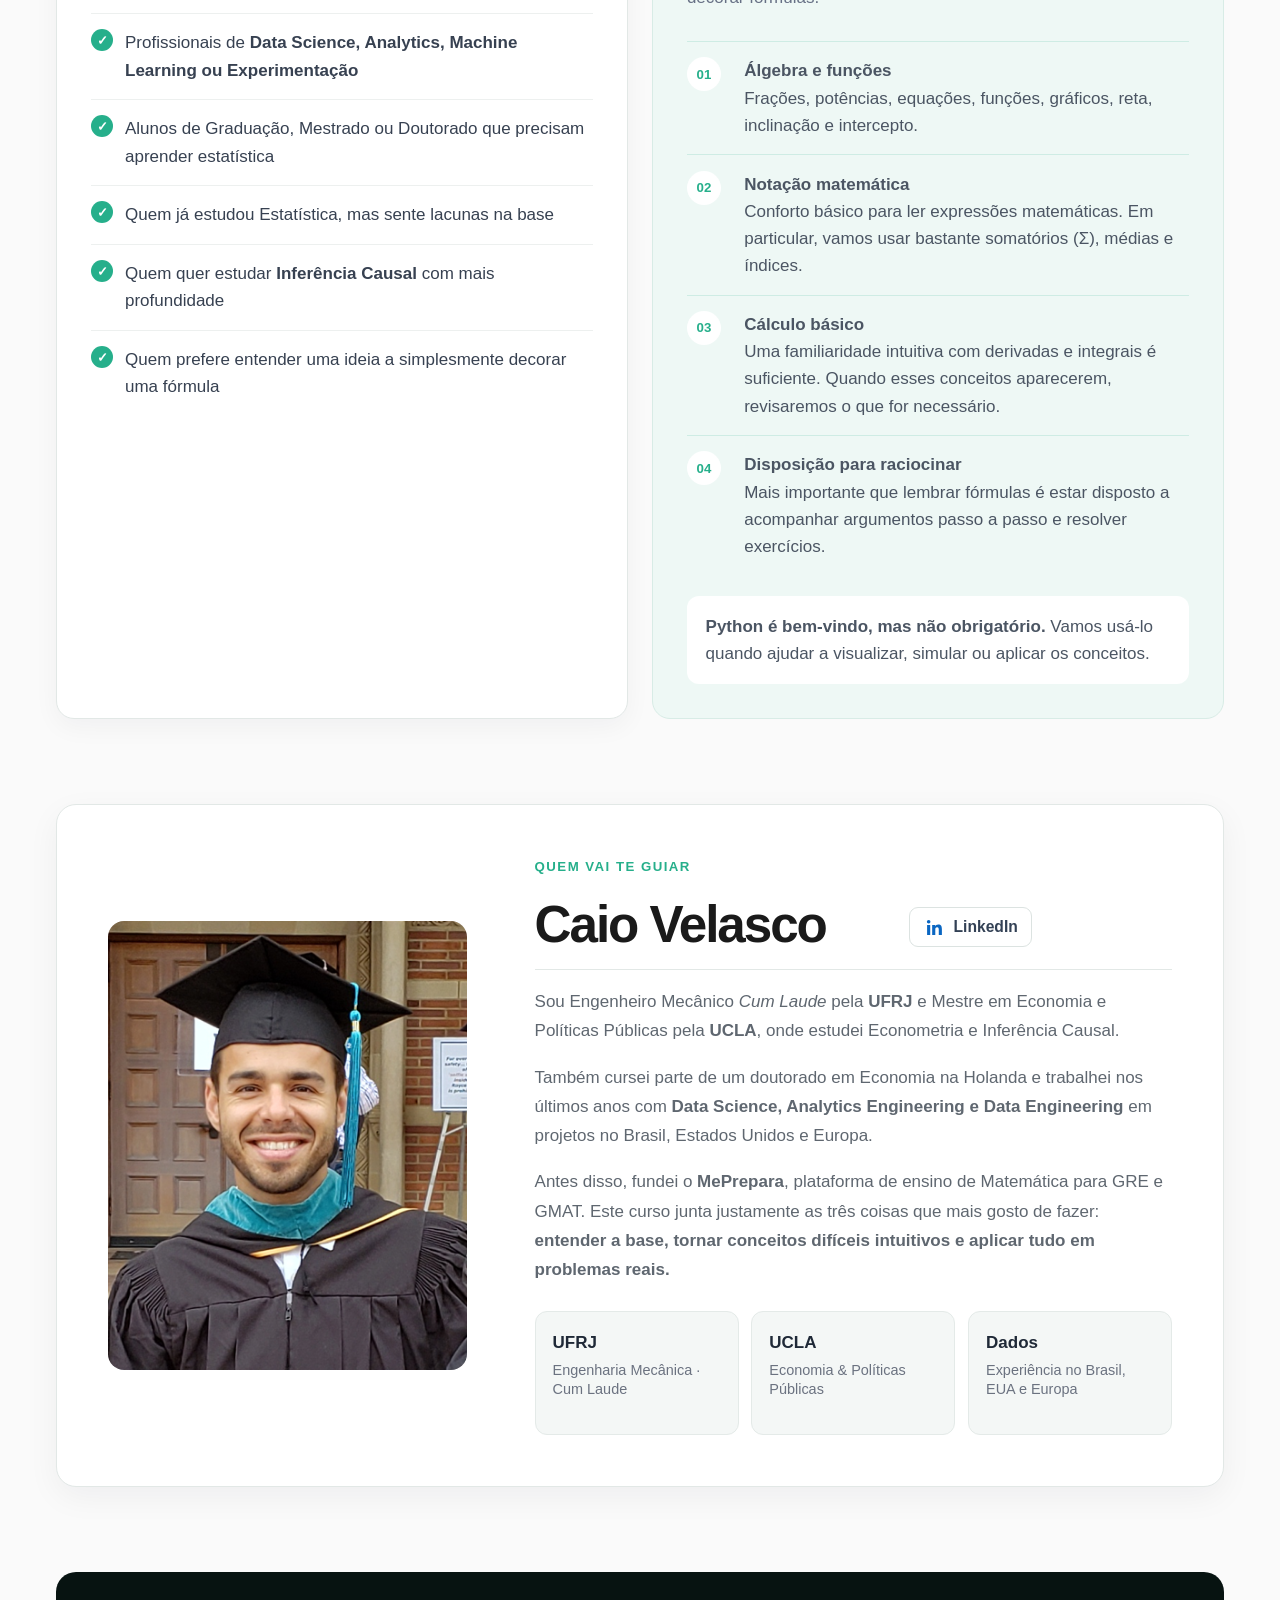
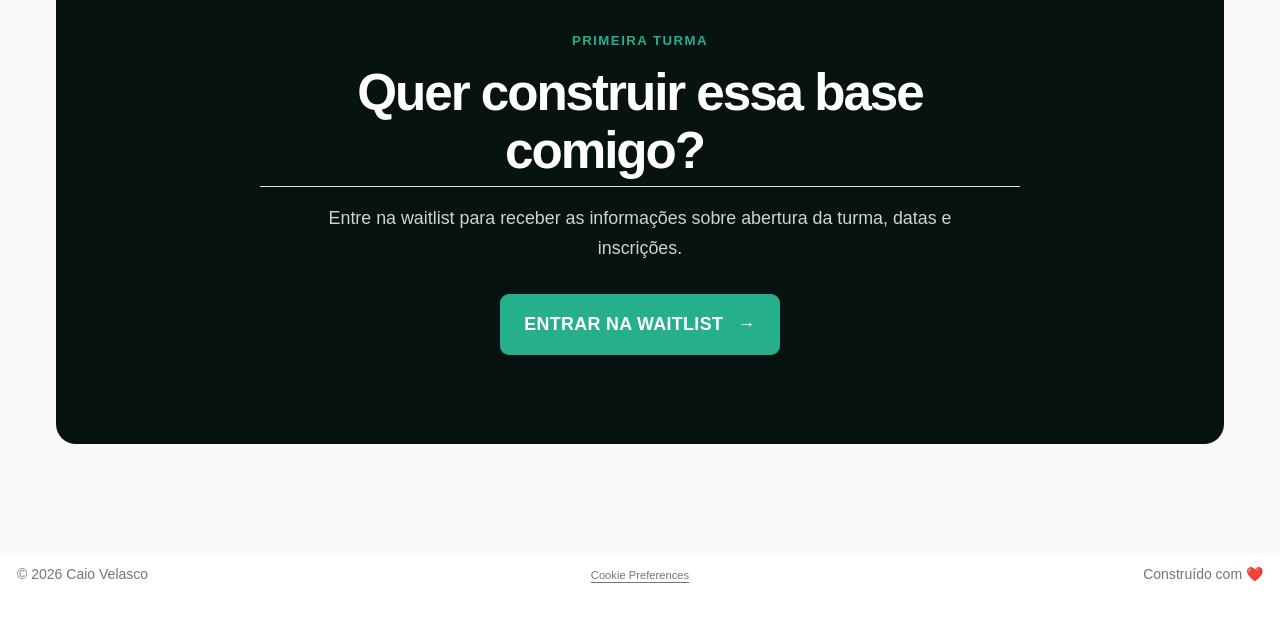
==== commit 27c31079: "updated native form" ====
--- a/docs/index.html
+++ b/docs/index.html
@@ -238,6 +238,9 @@
 <button type="submit" id="waitlist-submit">
 ENTRAR NA WAITLIST →
 </button>
+<p class="waitlist-privacy">
+Ao entrar na waitlist, você concorda em receber comunicações sobre este curso. Seus dados não serão compartilhados com terceiros.
+</p>
 </form>
 <div id="waitlist-success" hidden="">
 <p>✓ Pronto! Você entrou na waitlist. Obrigado mesmo por confiar!</p>
--- a/docs/styles.css
+++ b/docs/styles.css
@@ -388,6 +388,14 @@
   cursor: wait;
   transform: none;
   box-shadow: none;
+}
+
+
+.waitlist-privacy {
+  margin: 0.75rem 0 0 0;
+  color: #7a8581;
+  font-size: 0.78rem;
+  line-height: 1.45;
 }
 
 #waitlist-success {
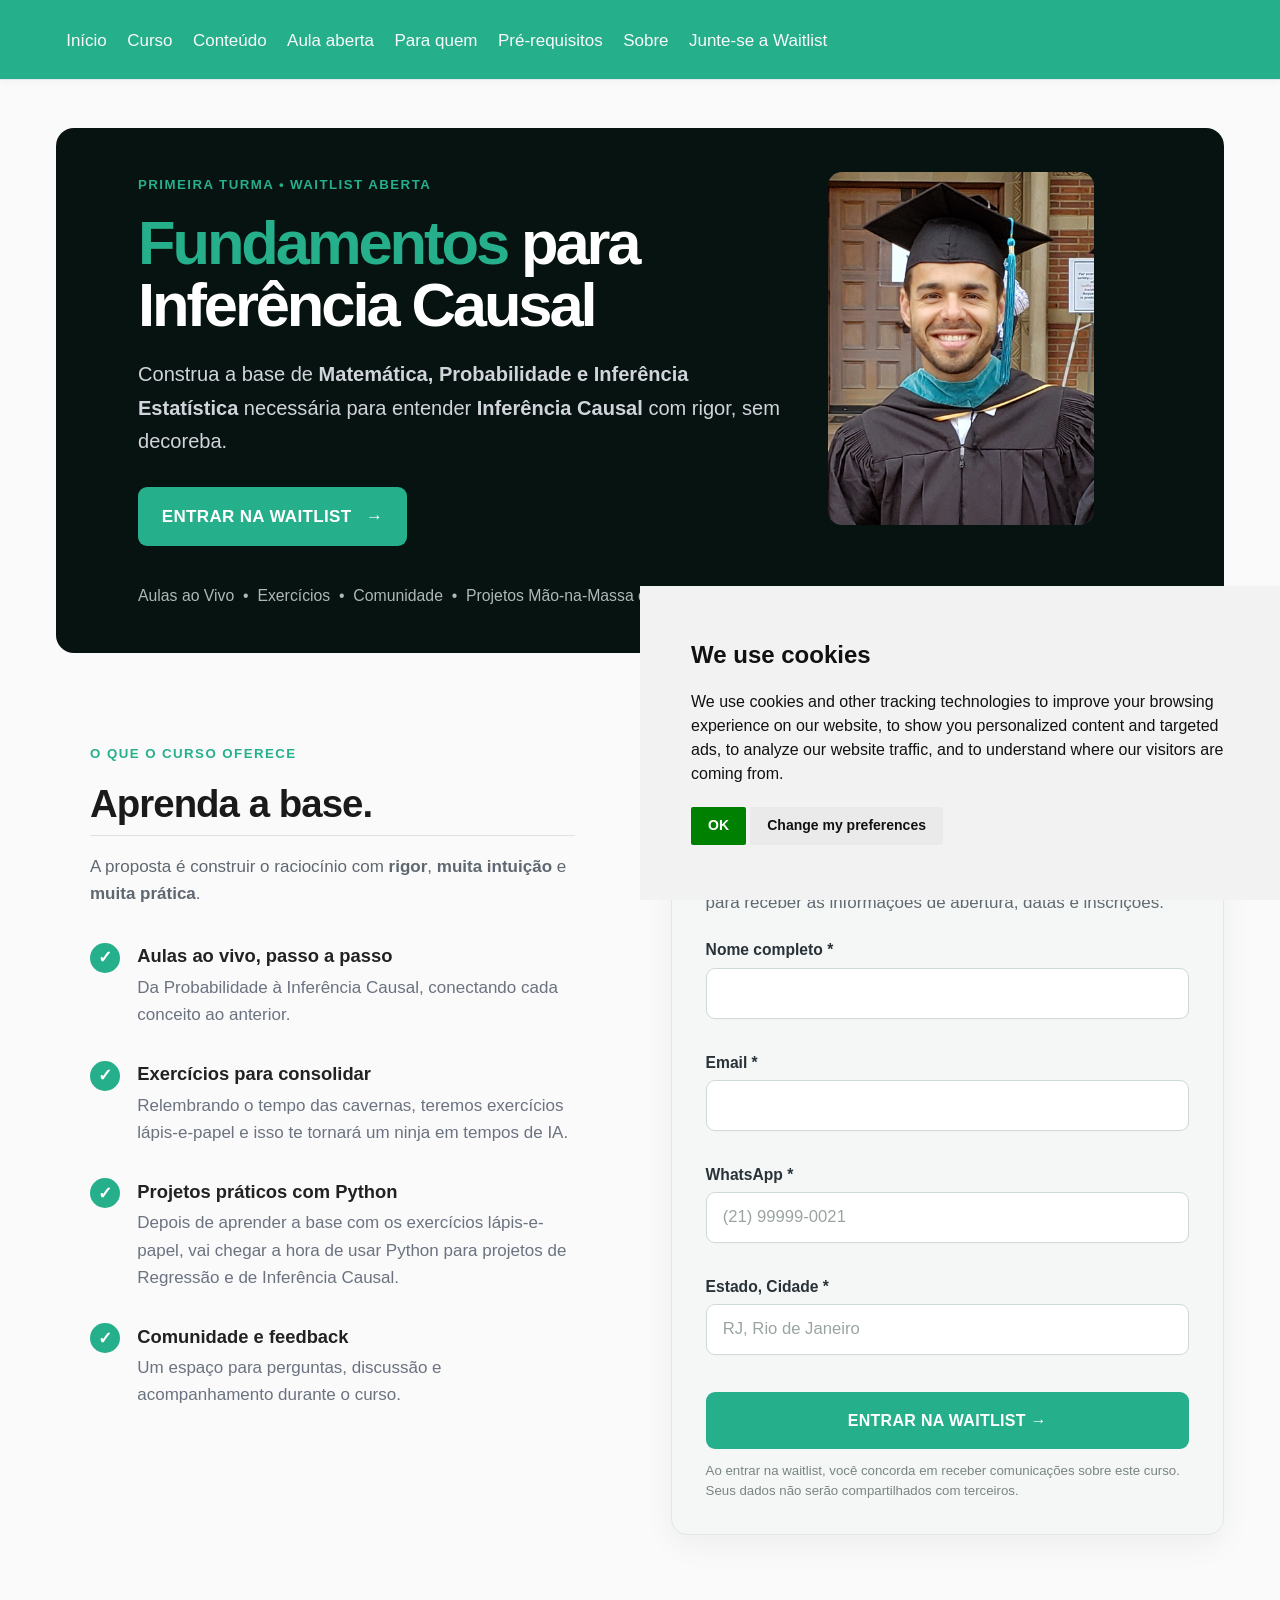
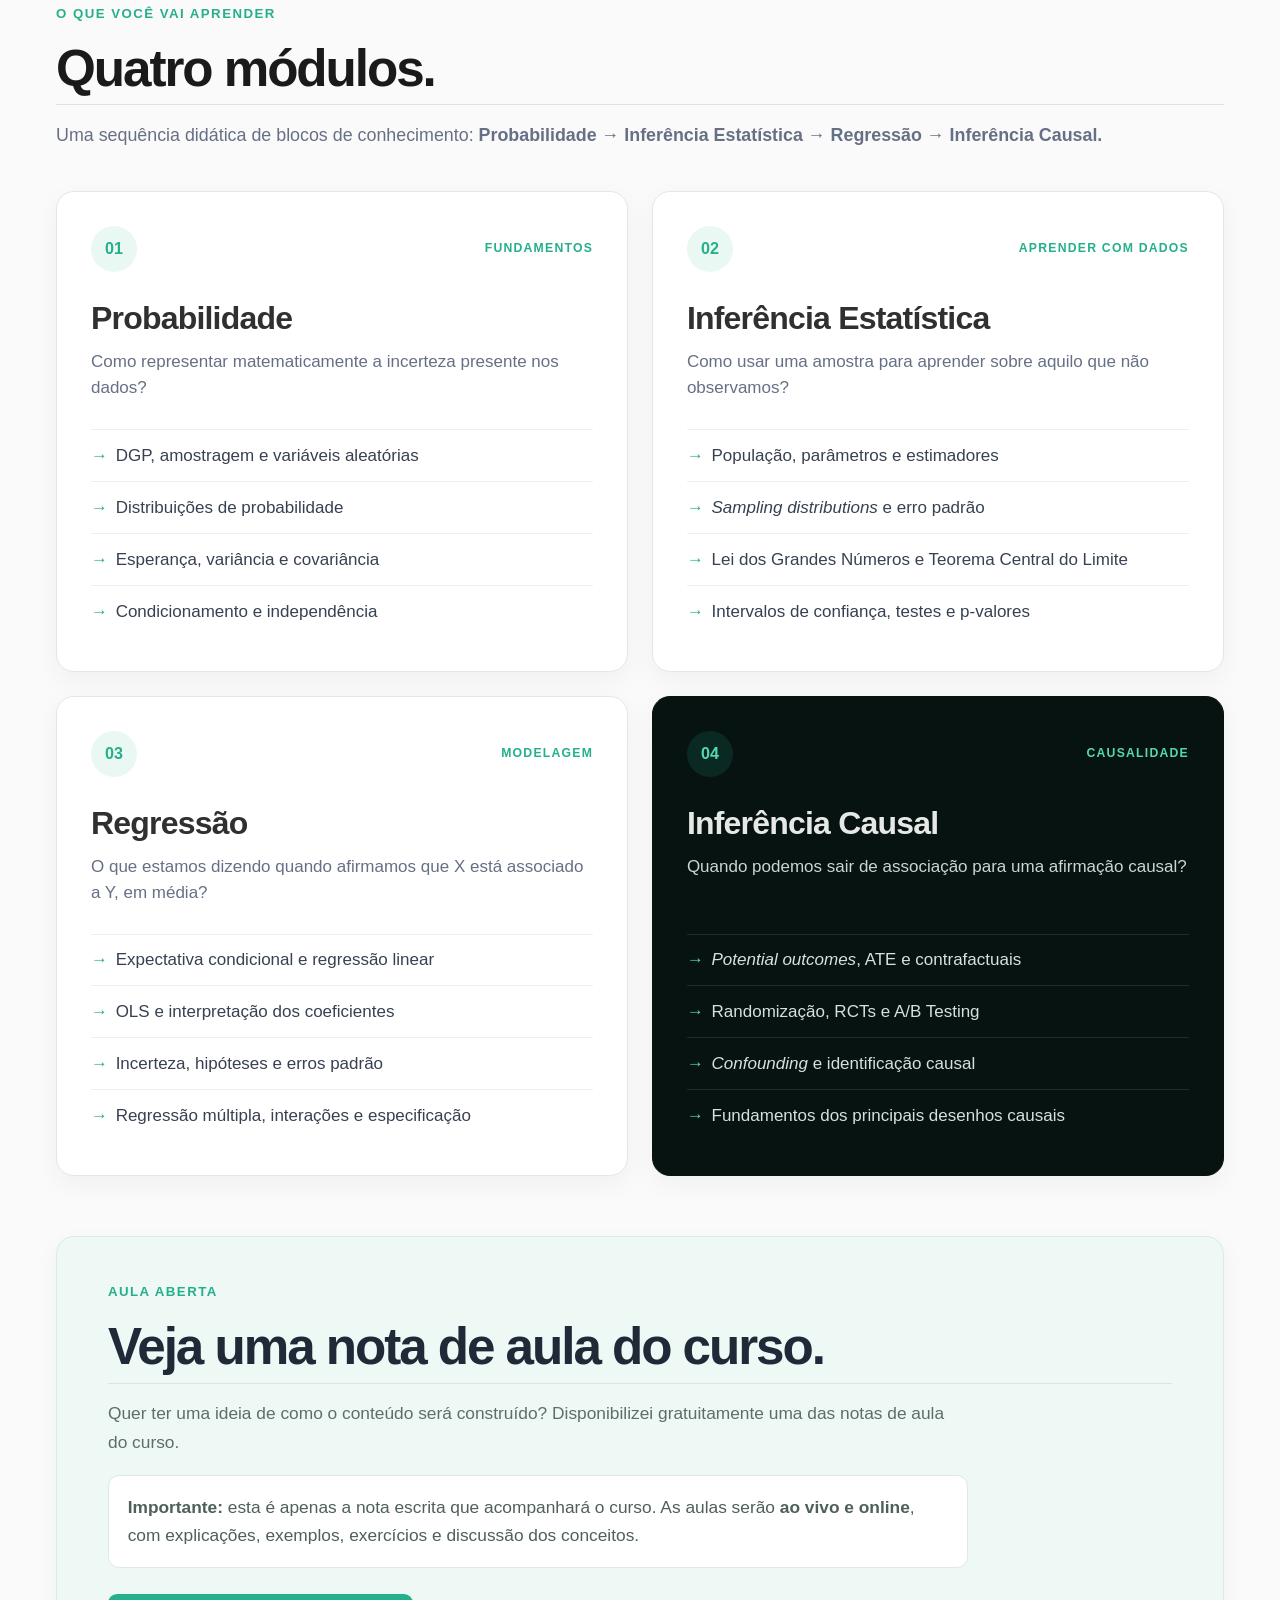
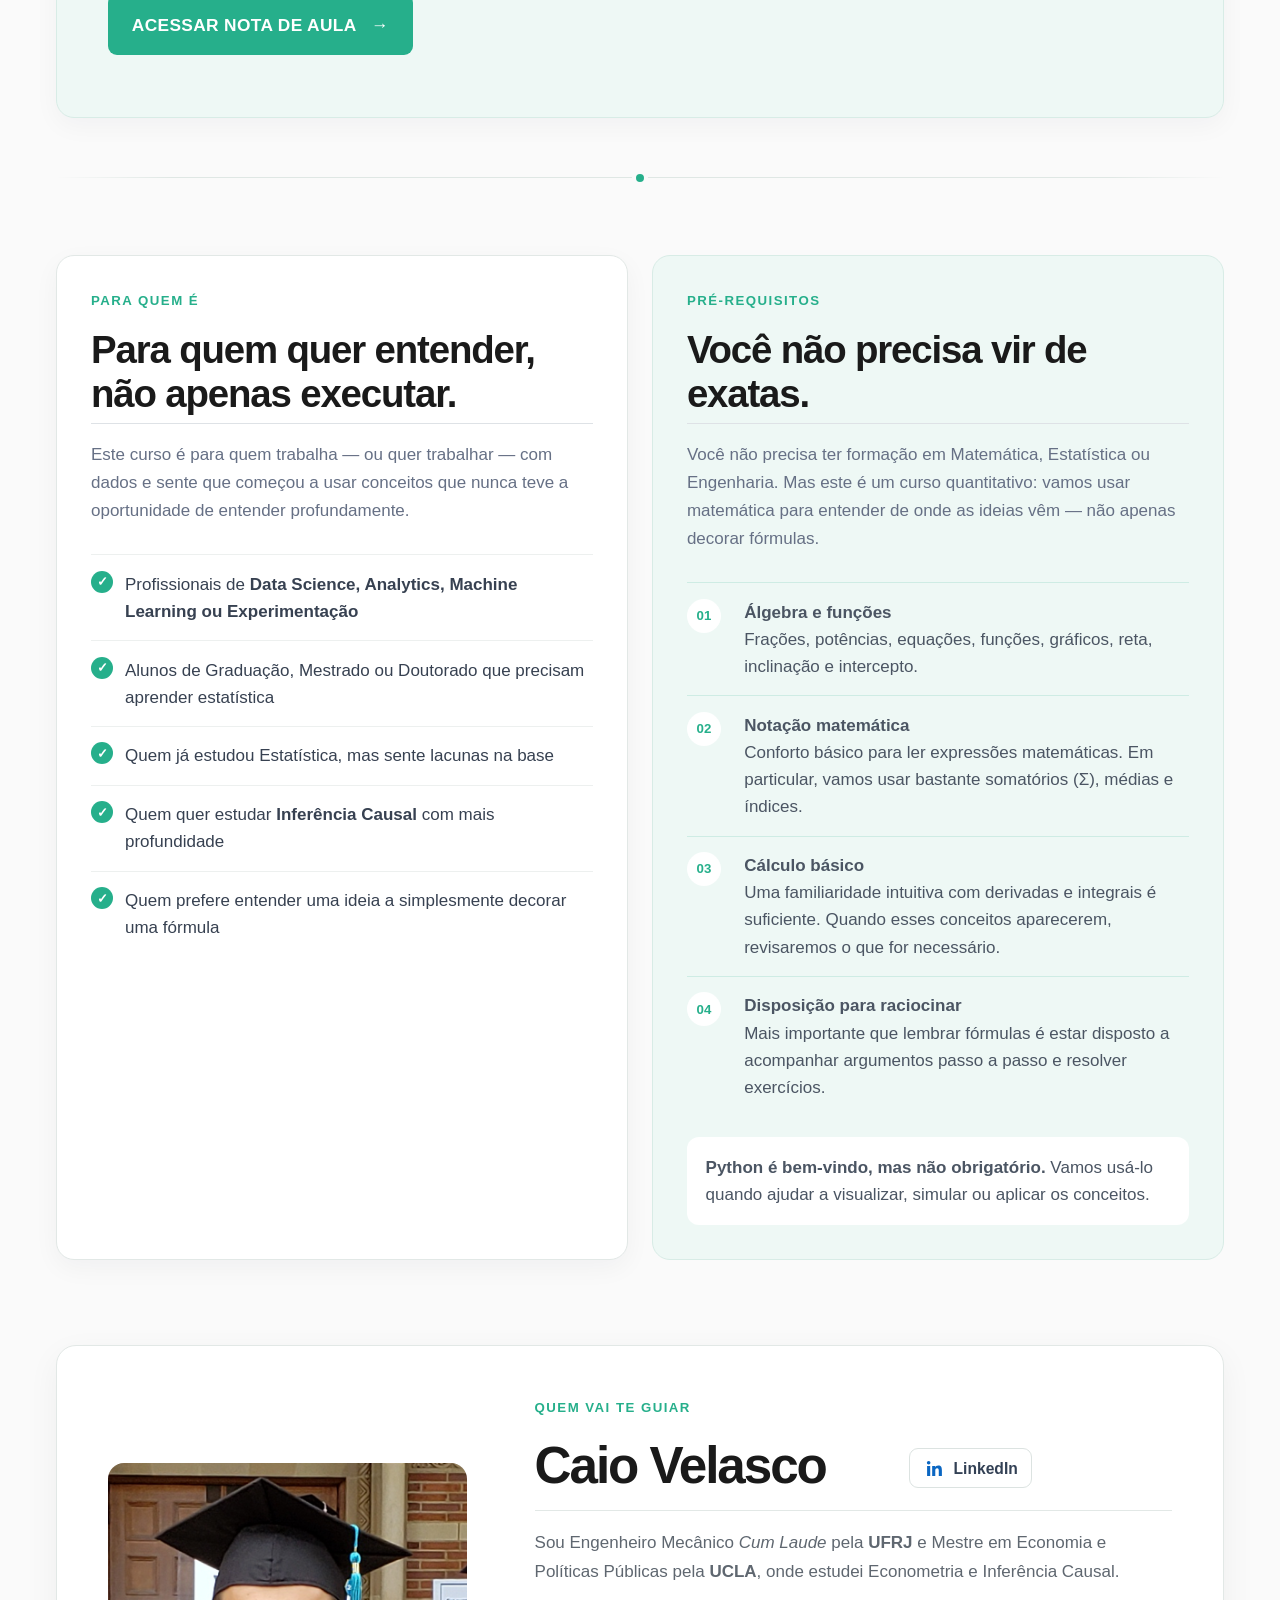
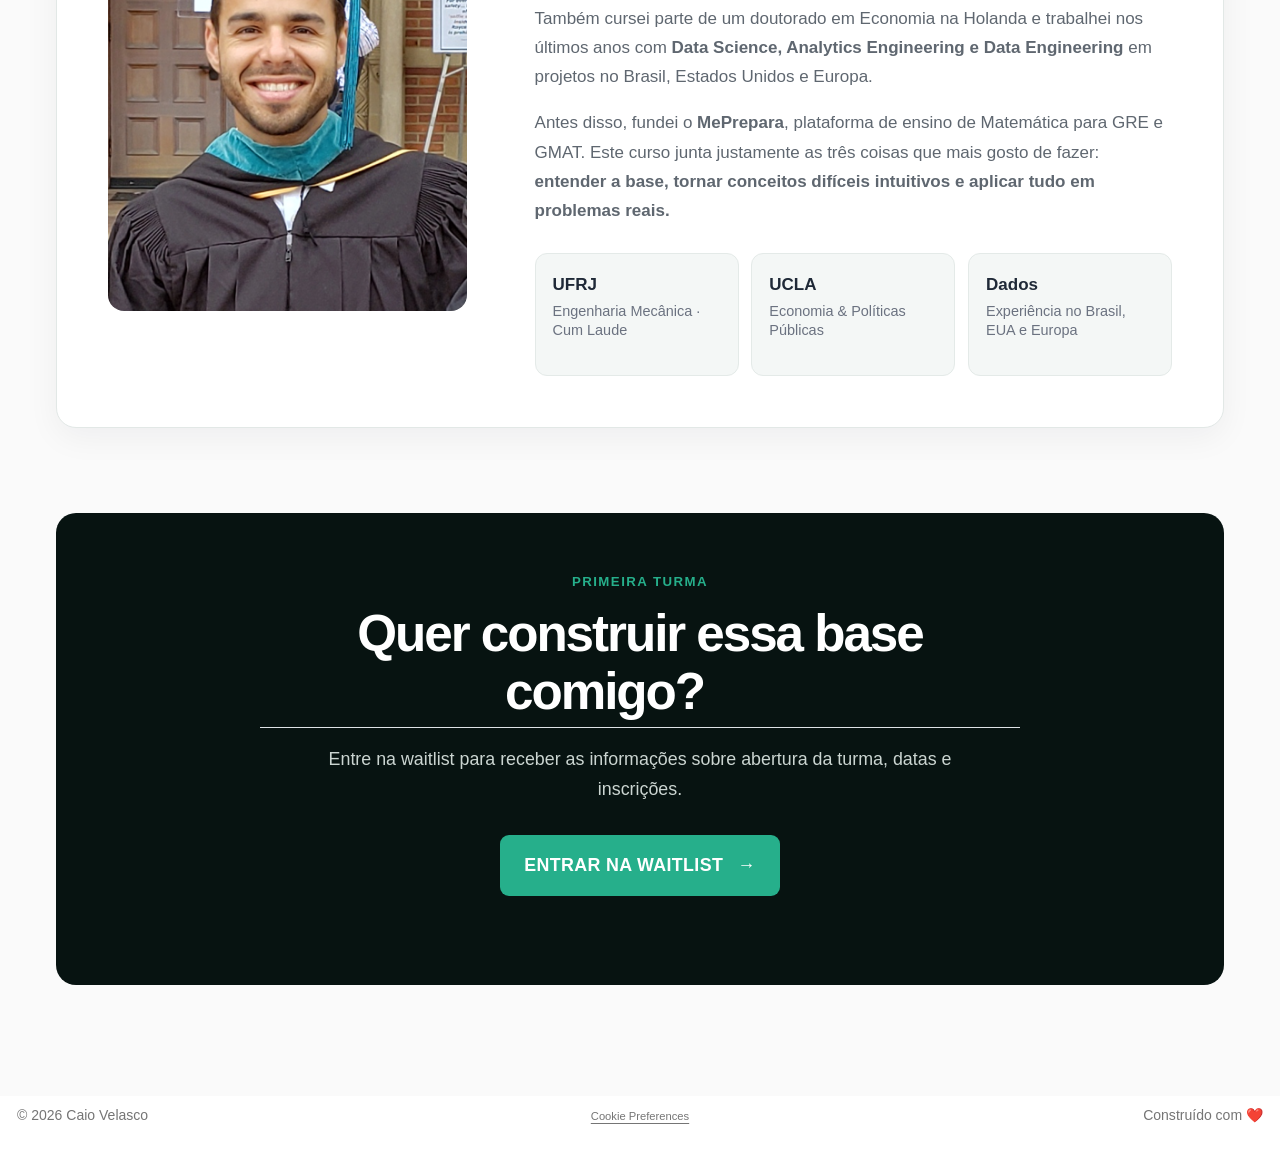
==== commit 92aed0ef: "adicinei aula gratuita" ====
--- a/docs/index.html
+++ b/docs/index.html
@@ -109,6 +109,10 @@
 <span class="menu-text">Conteúdo</span></a>
   </li>  
   <li class="nav-item">
+    <a class="nav-link" href="./index.html#aula-aberta"> 
+<span class="menu-text">Aula aberta</span></a>
+  </li>  
+  <li class="nav-item">
     <a class="nav-link" href="./index.html#publico"> 
 <span class="menu-text">Para quem</span></a>
   </li>  
@@ -233,7 +237,7 @@
 <form id="waitlist-native-form" action="https://docs.google.com/forms/d/e/1FAIpQLScyDL0yrgmfypED88UhUn9P0kuiKJo1PqZxPzEBx6vacdz6kQ/formResponse" method="POST" target="waitlist-hidden-iframe">
 <p><label for="waitlist-name">Nome completo *</label> <input id="waitlist-name" type="text" name="entry.2109223730" autocomplete="name" required=""></p>
 <p><label for="waitlist-email">Email *</label> <input id="waitlist-email" type="email" name="entry.1826589210" autocomplete="email" required=""></p>
-<p><label for="waitlist-whatsapp">WhatsApp *</label> <input id="waitlist-whatsapp" type="tel" name="entry.1489132314" autocomplete="tel" placeholder="(21) 99999-0021" required=""></p>
+<p><label for="waitlist-whatsapp">WhatsApp *</label> <input id="waitlist-whatsapp" type="tel" name="entry.1489132314" autocomplete="tel" inputmode="numeric" maxlength="15" placeholder="(21) 99999-0021" required=""></p>
 <p><label for="waitlist-location">Estado, Cidade *</label> <input id="waitlist-location" type="text" name="entry.1068005173" placeholder="RJ, Rio de Janeiro" required=""></p>
 <button type="submit" id="waitlist-submit">
 ENTRAR NA WAITLIST →
@@ -243,7 +247,13 @@
 </p>
 </form>
 <div id="waitlist-success" hidden="">
-<p>✓ Pronto! Você entrou na waitlist. Obrigado mesmo por confiar!</p>
+<div class="success-icon">
+✓
+</div>
+<p><strong>Você entrou na waitlist!</strong></p>
+<p>
+Obrigado pela confiança! Vou te avisar por email assim que tiver novidades sobre a primeira turma.
+</p>
 </div>
 <iframe name="waitlist-hidden-iframe" id="waitlist-hidden-iframe" style="display:none;">
 </iframe>
@@ -254,10 +264,47 @@
   const iframe = document.getElementById("waitlist-hidden-iframe");
   const success = document.getElementById("waitlist-success");
   const button = document.getElementById("waitlist-submit");
+  const whatsapp = document.getElementById("waitlist-whatsapp");
 
   let submitted = false;
 
-  form.addEventListener("submit", function () {
+  function formatWhatsapp(value) {
+
+    const digits = value.replace(/\D/g, "").slice(0, 11);
+
+    if (digits.length <= 2) {
+      return digits.length ? `(${digits}` : "";
+    }
+
+    if (digits.length <= 6) {
+      return `(${digits.slice(0, 2)}) ${digits.slice(2)}`;
+    }
+
+    if (digits.length <= 10) {
+      return `(${digits.slice(0, 2)}) ${digits.slice(2, 6)}-${digits.slice(6)}`;
+    }
+
+    return `(${digits.slice(0, 2)}) ${digits.slice(2, 7)}-${digits.slice(7)}`;
+  }
+
+  whatsapp.addEventListener("input", function () {
+    this.value = formatWhatsapp(this.value);
+    this.setCustomValidity("");
+  });
+
+  form.addEventListener("submit", function (event) {
+
+    const digits = whatsapp.value.replace(/\D/g, "");
+
+    if (digits.length < 10) {
+      event.preventDefault();
+      whatsapp.setCustomValidity("Digite um WhatsApp válido com DDD.");
+      whatsapp.reportValidity();
+      return;
+    }
+
+    whatsapp.setCustomValidity("");
+
     submitted = true;
 
     button.disabled = true;
@@ -418,6 +465,21 @@
 </ul>
 </article>
 </div>
+</section>
+<section class="final-cta" id="aula-aberta">
+<p class="section-kicker">
+AULA ABERTA
+</p>
+<h2 class="anchored">
+Veja uma nota de aula do curso.
+</h2>
+<p>
+Quer ter uma ideia de como o conteúdo será construído? Disponibilizei gratuitamente uma das notas de aula do curso.
+</p>
+<p>
+<strong>Importante:</strong> esta é apenas a nota escrita que acompanhará o curso. As aulas serão <strong>ao vivo e online</strong>, com explicações, exemplos, exercícios e discussão dos conceitos.
+</p>
+<p><a class="hero-cta" href="https://caiocvelasco.github.io/fundamentos-inferencia-causal/" target="_blank" rel="noopener noreferrer"> ACESSAR NOTA DE AULA <span>→</span> </a></p>
 </section>
 <div class="section-divider" aria-hidden="true">
 
--- a/docs/styles.css
+++ b/docs/styles.css
@@ -80,12 +80,22 @@
 .nav-link:hover,
 .nav-link:focus,
 .nav-link.active {
-  color: var(--accent) !important;
+  color: #ffffff !important;
 }
 
 html {
   scroll-padding-top: 92px !important;
   scroll-behavior: smooth;
+}
+
+#curso,
+#conteudo,
+#aula-aberta,
+#publico,
+#requisitos,
+#sobre,
+#waitlist {
+  scroll-margin-top: 96px;
 }
 
 /* --------- Hero --------- */
@@ -399,18 +409,49 @@
 }
 
 #waitlist-success {
-  margin-top: 0.4rem;
-  padding: 1rem 1.1rem;
+  margin-top: 0.45rem;
+  padding: 1.35rem 1.4rem;
 
   border: 1px solid rgba(38, 175, 139, 0.28);
-  border-radius: 10px;
+  border-radius: 12px;
 
   background: #eaf8f4;
   color: #176f59;
 
-  font-size: 0.98rem;
-  font-weight: 700;
-  line-height: 1.45;
+  text-align: left;
+}
+
+#waitlist-success .success-icon {
+  display: inline-flex;
+  align-items: center;
+  justify-content: center;
+
+  width: 34px;
+  height: 34px;
+  margin-bottom: 0.8rem;
+
+  border-radius: 50%;
+  background: var(--accent);
+  color: #ffffff;
+
+  font-size: 1rem;
+  font-weight: 800;
+}
+
+#waitlist-success strong {
+  display: block;
+  margin-bottom: 0.3rem;
+
+  color: #165f4e;
+  font-size: 1.05rem;
+  line-height: 1.3;
+}
+
+#waitlist-success p {
+  margin: 0;
+  color: #4e6f66;
+  font-size: 0.9rem;
+  line-height: 1.55;
 }
 
 #waitlist-success[hidden] {
@@ -713,6 +754,80 @@
 
   .module-top {
     margin-bottom: 1.2rem;
+  }
+}
+
+
+
+/* =========================================================
+   AULA ABERTA — amostra do material do curso
+   ========================================================= */
+#aula-aberta {
+  max-width: var(--waitlist-max);
+  margin: 0 auto 3.5rem auto;
+  padding: 2.6rem 3rem;
+
+  text-align: left;
+
+  background: #eef8f5;
+  color: #1f2937;
+
+  border: 1px solid #d8ece6;
+  border-radius: 18px;
+  box-shadow: 0 8px 26px rgba(15, 23, 42, 0.04);
+}
+
+#aula-aberta .section-kicker {
+  margin-bottom: 0.8rem;
+}
+
+#aula-aberta h2 {
+  max-width: none;
+  margin: 0 0 0.9rem 0;
+
+  color: #1f2937;
+  font-size: clamp(2.1rem, 4vw, 3.25rem);
+  line-height: 1.06;
+  letter-spacing: -0.04em;
+}
+
+#aula-aberta p:not(.section-kicker) {
+  max-width: 860px;
+  margin: 0 0 1rem 0;
+
+  color: #5f6d68;
+  font-size: 1.02rem;
+  line-height: 1.65;
+}
+
+#aula-aberta p:not(.section-kicker):nth-of-type(3) {
+  margin-top: 1.1rem;
+  padding: 1rem 1.1rem;
+
+  background: #ffffff;
+  border: 1px solid #dfe9e5;
+  border-radius: 11px;
+
+  color: #4f5f59;
+}
+
+#aula-aberta .hero-cta {
+  margin-top: 0.55rem;
+}
+
+#aula-aberta .hero-cta:hover {
+  box-shadow: 0 7px 16px rgba(38, 175, 139, 0.18);
+}
+
+@media (max-width: 600px) {
+  #aula-aberta {
+    margin-bottom: 2.8rem;
+    padding: 1.7rem 1.4rem;
+    border-radius: 14px;
+  }
+
+  #aula-aberta h2 {
+    font-size: 2.25rem;
   }
 }
 
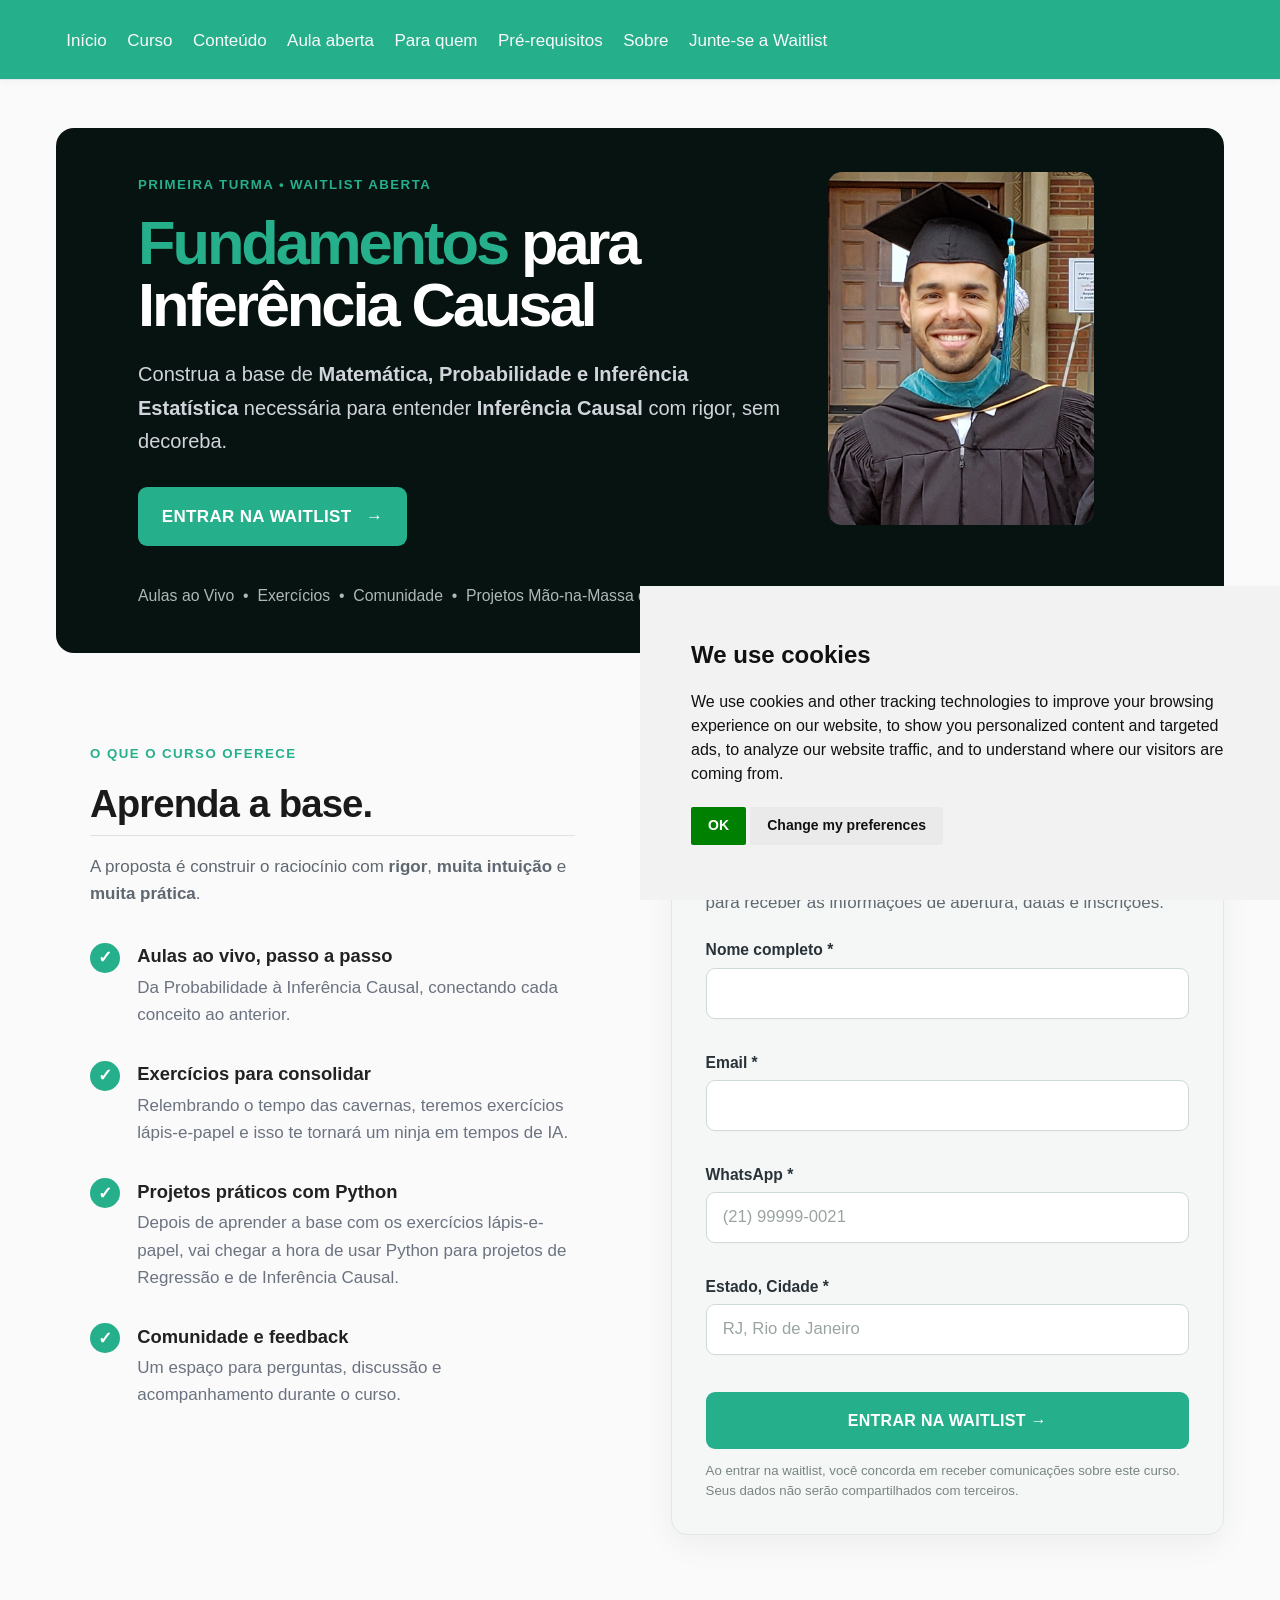
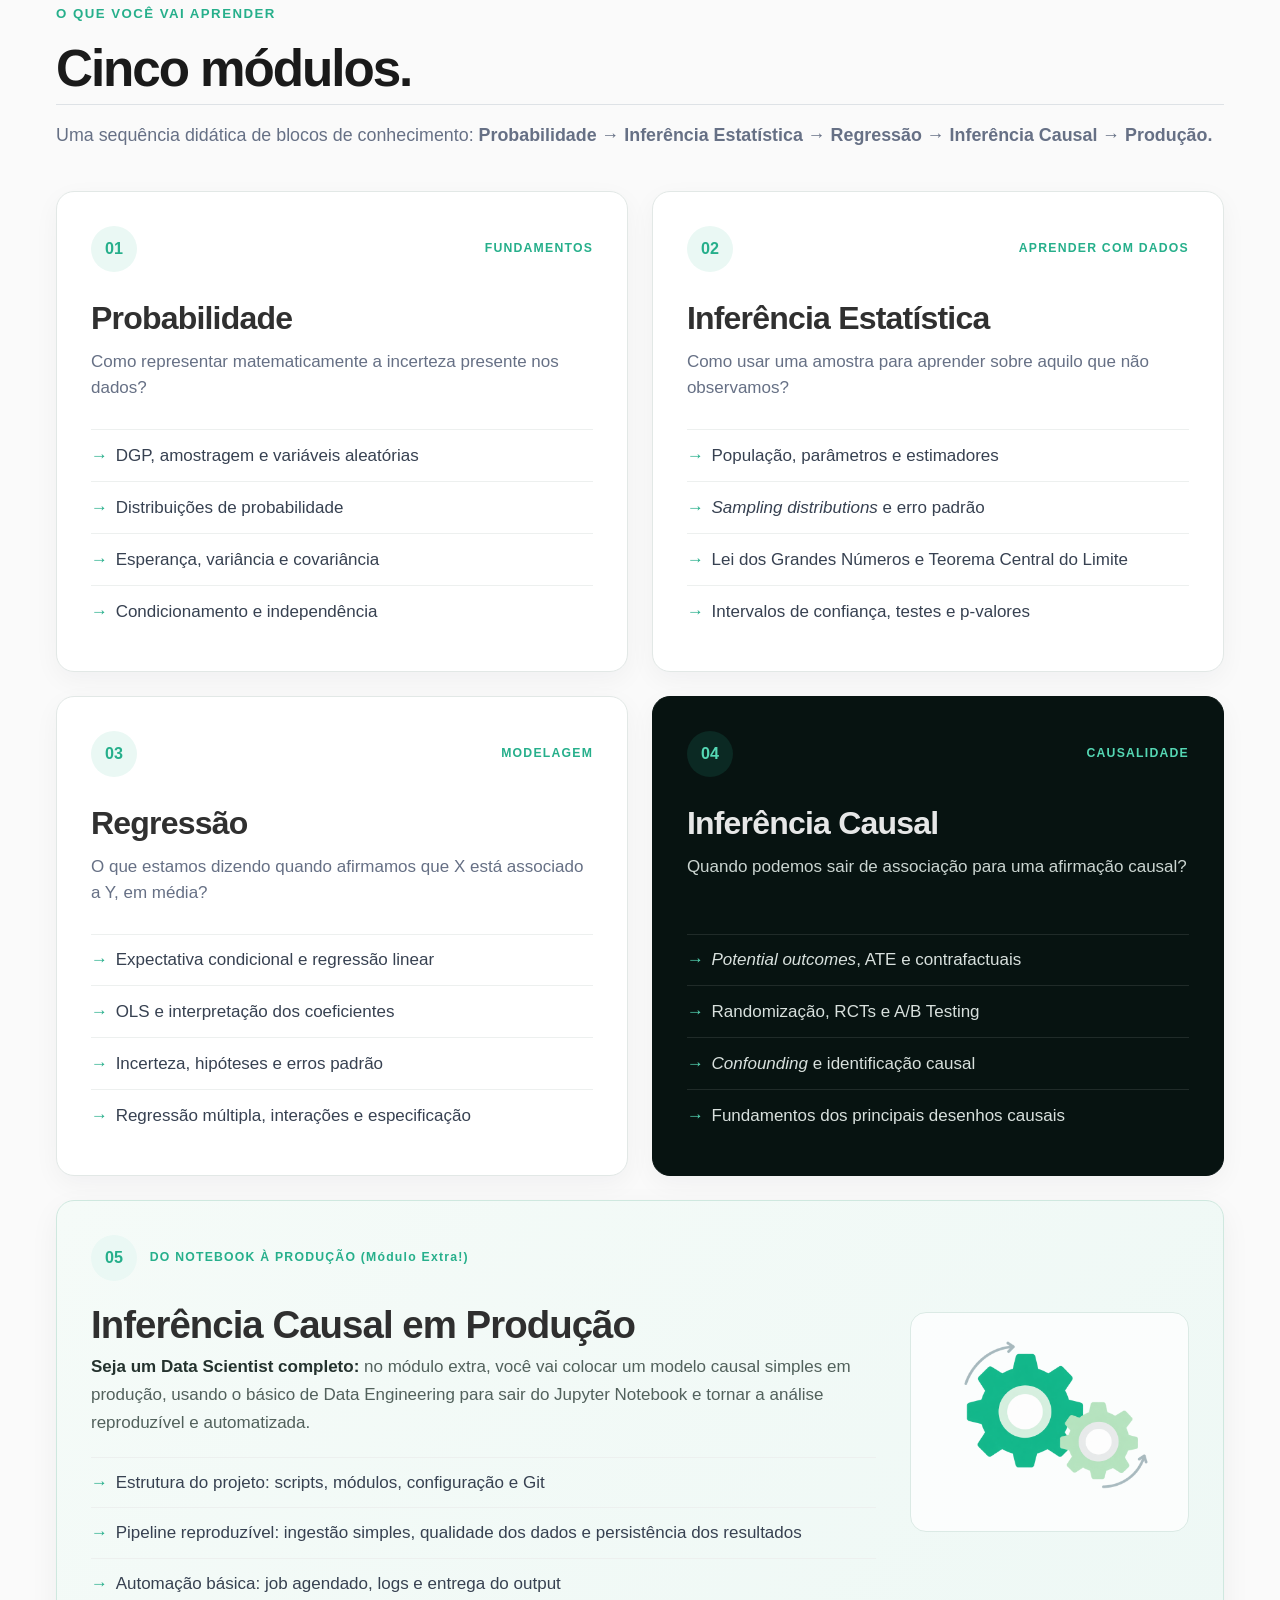
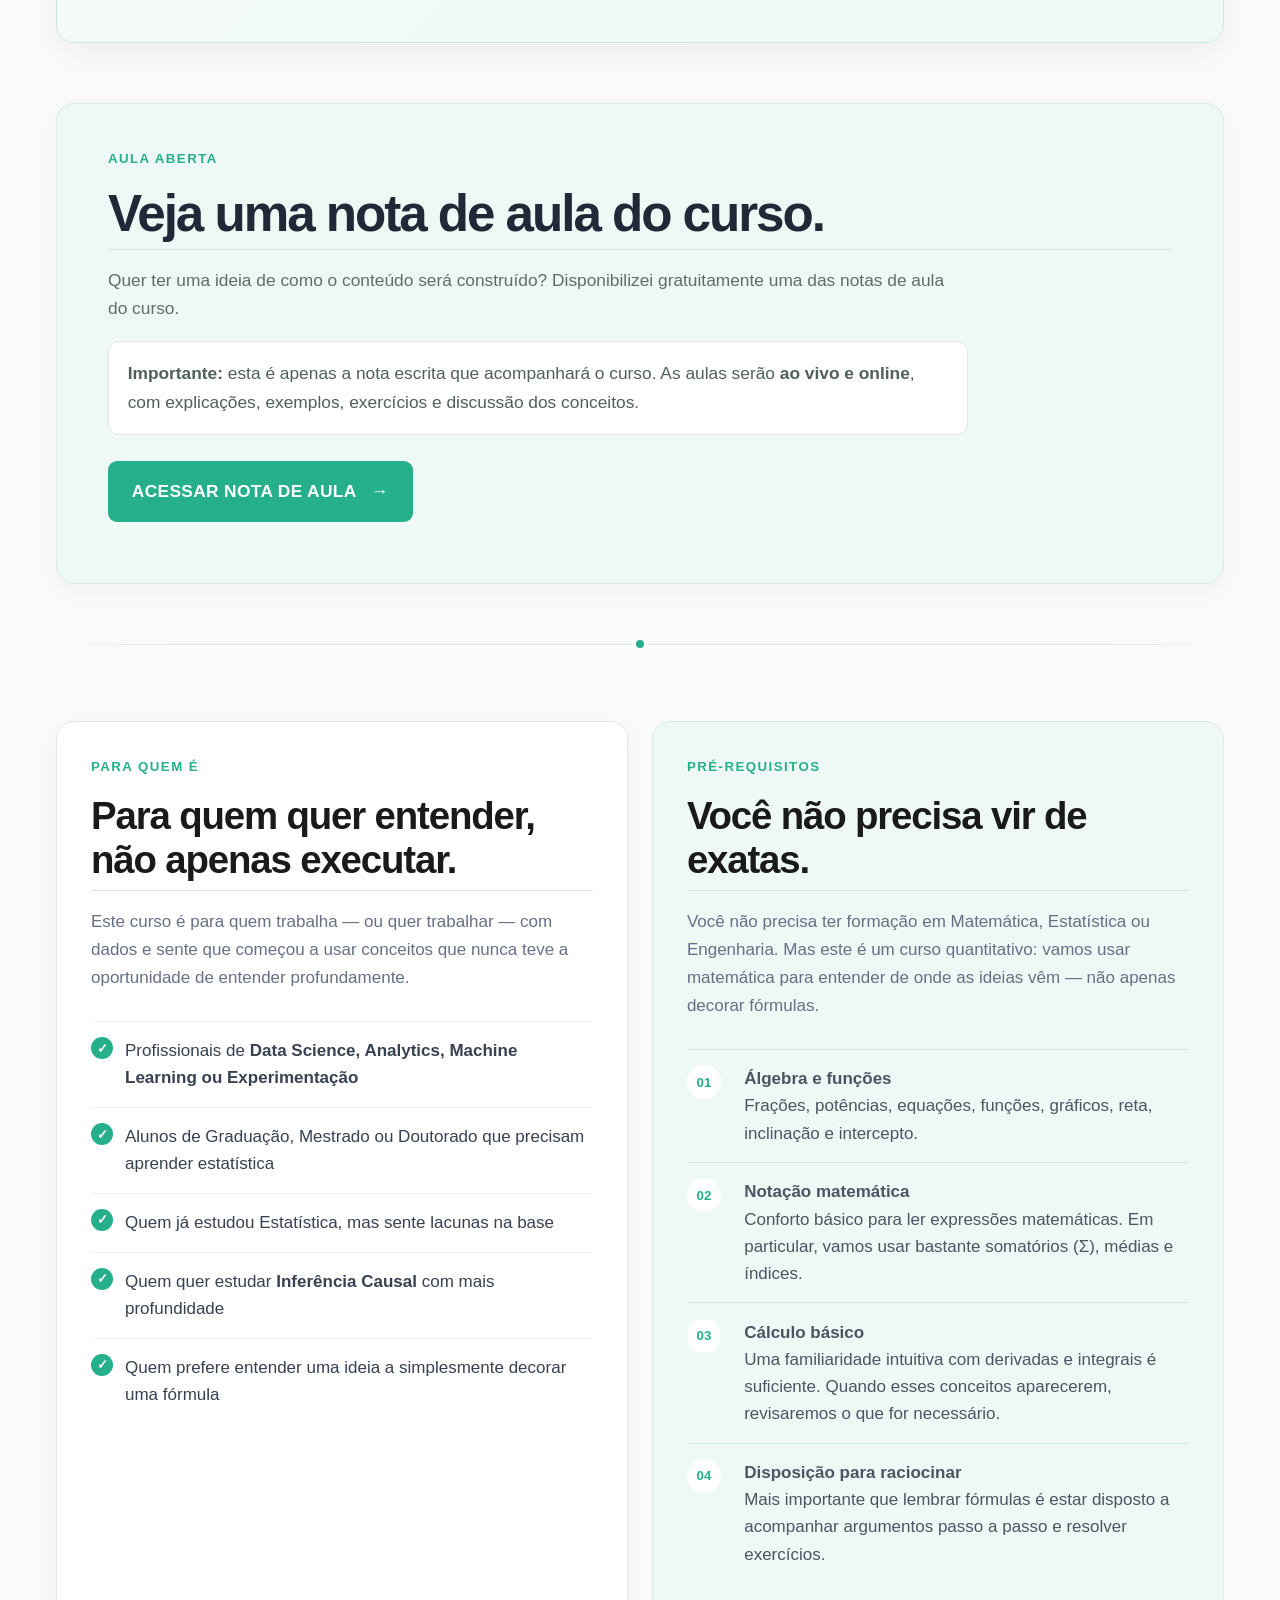
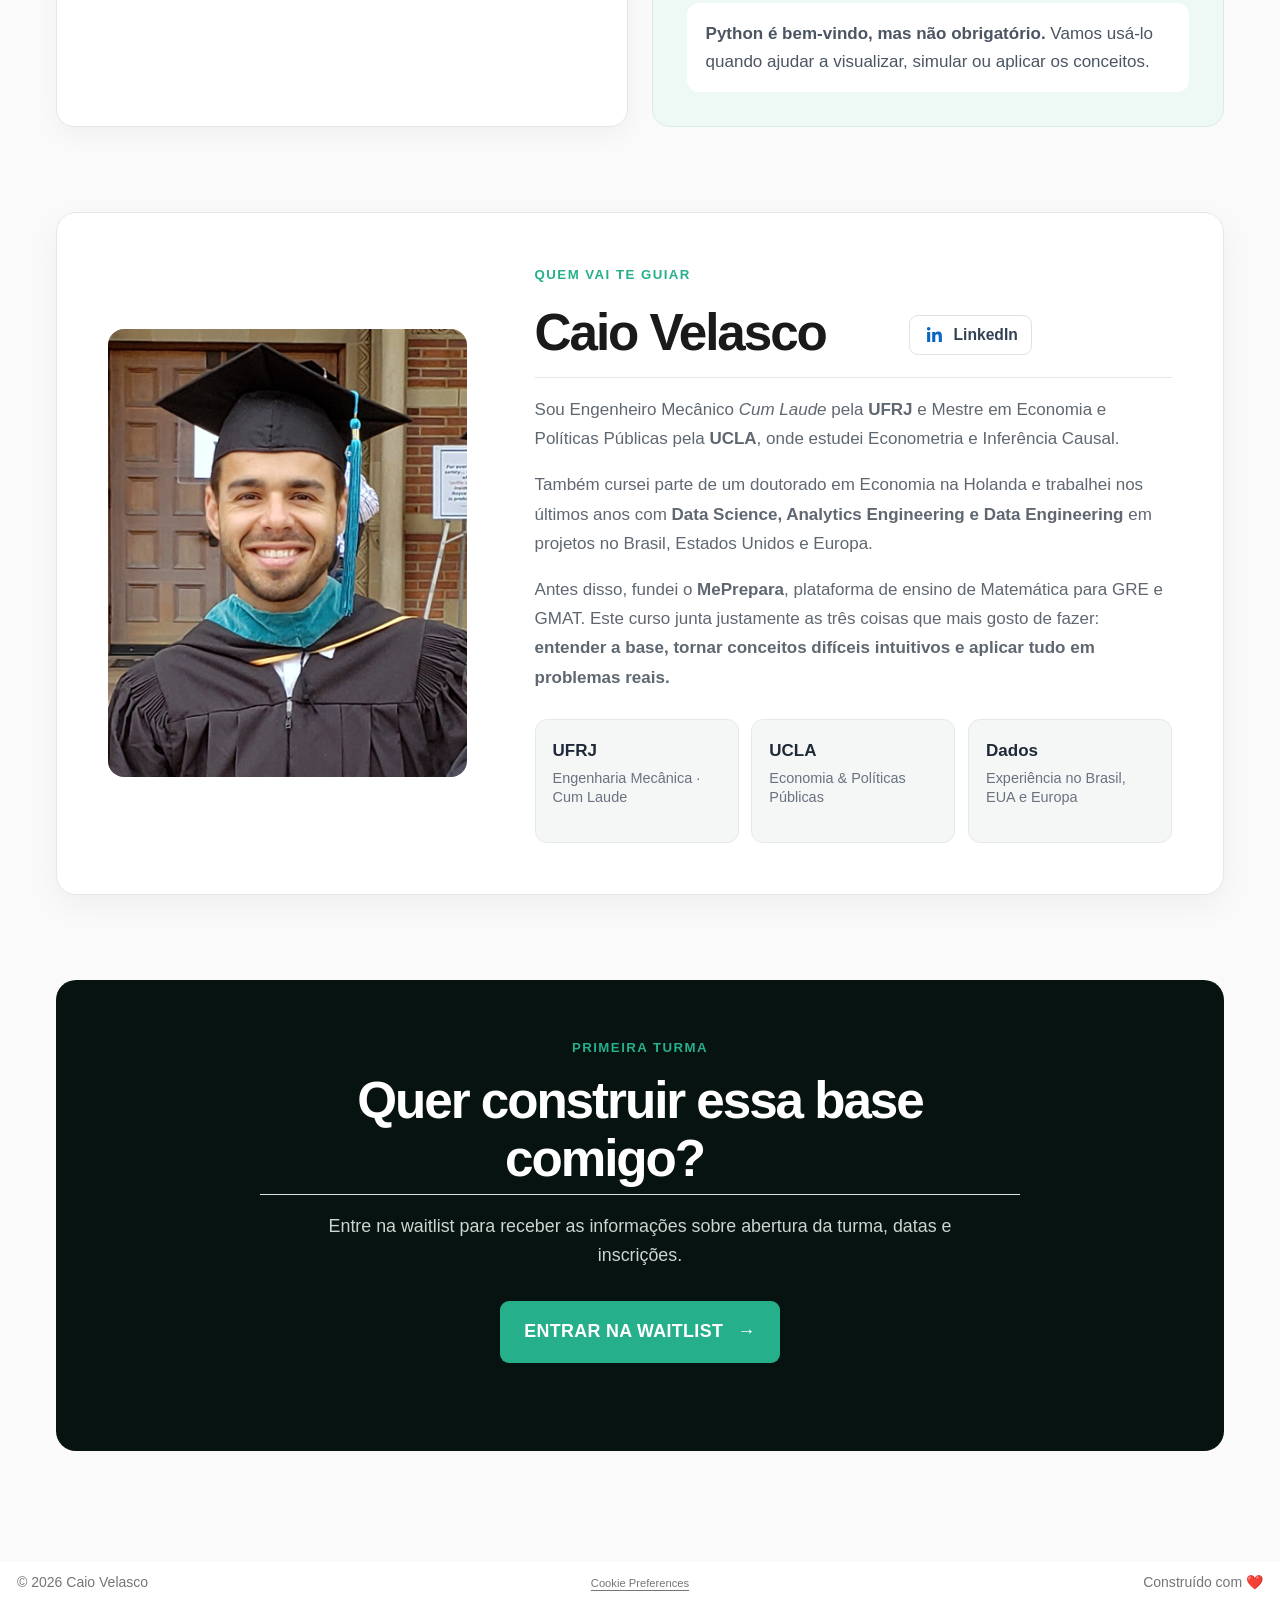
==== commit da32f8e5: "adicionado modulo extra produção" ====
--- a/docs/index.html
+++ b/docs/index.html
@@ -337,10 +337,10 @@
 O QUE VOCÊ VAI APRENDER
 </p>
 <h2 class="anchored">
-Quatro módulos.
+Cinco módulos.
 </h2>
 <p>
-Uma sequência didática de blocos de conhecimento: <strong>Probabilidade → Inferência Estatística → Regressão → Inferência Causal.</strong>
+Uma sequência didática de blocos de conhecimento: <strong>Probabilidade → Inferência Estatística → Regressão → Inferência Causal → Produção.</strong>
 </p>
 </div>
 <div class="module-grid">
@@ -463,6 +463,40 @@
 Fundamentos dos principais desenhos causais
 </li>
 </ul>
+</article>
+<article class="module-card module-card-production">
+<div class="production-content">
+<div class="production-copy">
+<div class="module-top">
+<div class="module-number">
+05
+</div>
+<div class="module-tag">
+DO NOTEBOOK À PRODUÇÃO (Módulo Extra!)
+</div>
+</div>
+<h3 class="anchored">
+Inferência Causal em Produção
+</h3>
+<p class="production-lead">
+<strong>Seja um Data Scientist completo:</strong> no módulo extra, você vai colocar um modelo causal simples em produção, usando o básico de Data Engineering para sair do Jupyter Notebook e tornar a análise reproduzível e automatizada.
+</p>
+<ul class="module-topics production-topics">
+<li>
+Estrutura do projeto: scripts, módulos, configuração e Git
+</li>
+<li>
+Pipeline reproduzível: ingestão simples, qualidade dos dados e persistência dos resultados
+</li>
+<li>
+Automação básica: job agendado, logs e entrega do output
+</li>
+</ul>
+</div>
+<div class="production-visual">
+<p><img src="images/engrenagem.png" alt="Engrenagens representando automação e produção" style="width: 100%; max-width: 260px; height: auto; display: block;"></p>
+</div>
+</div>
 </article>
 </div>
 </section>
--- a/docs/styles.css
+++ b/docs/styles.css
@@ -757,6 +757,159 @@
   }
 }
 
+
+
+
+/* --------- Módulo 05: Inferência Causal em Produção --------- */
+.module-card-production {
+  grid-column: 1 / -1;
+  min-height: 0;
+
+  background: linear-gradient(135deg, #f5fbf8 0%, #eef8f5 100%);
+  border: 1px solid #cfe8df;
+  box-shadow: 0 10px 30px rgba(15, 23, 42, 0.05);
+}
+
+.module-card-production:hover {
+  border-color: rgba(38, 175, 139, 0.65);
+  box-shadow: 0 16px 38px rgba(15, 23, 42, 0.08);
+}
+
+.production-content {
+  display: grid;
+  grid-template-columns: minmax(0, 1.55fr) minmax(220px, 0.55fr);
+  gap: 2rem;
+  align-items: center;
+  width: 100%;
+}
+
+.production-copy {
+  min-width: 0;
+}
+
+.module-card-production .module-top {
+  justify-content: flex-start;
+  gap: 0.75rem;
+  margin-bottom: 1.2rem;
+}
+
+.module-card-production .module-tag {
+  text-align: left;
+}
+
+.module-card-production h3 {
+  font-size: clamp(1.9rem, 3vw, 2.65rem);
+}
+
+.production-lead {
+  max-width: 820px;
+  margin: -0.35rem 0 1.2rem 0;
+  color: #52615c;
+  font-size: 1rem;
+  line-height: 1.65;
+}
+
+.production-lead strong {
+  color: #24322e;
+}
+
+.production-topics {
+  margin-top: 0;
+}
+
+.production-topics li {
+  padding-top: 0.65rem;
+  padding-bottom: 0.65rem;
+}
+
+/* Figura simples de engrenagens */
+.production-visual {
+  display: flex;
+  align-items: center;
+  justify-content: center;
+  min-height: 220px;
+  padding: 1rem;
+
+  background: rgba(255, 255, 255, 0.76);
+  border: 1px solid #dbeae5;
+  border-radius: 16px;
+}
+
+.production-visual svg {
+  width: 100%;
+  max-width: 300px;
+  height: auto;
+  overflow: visible;
+}
+
+.gear-tooth {
+  fill: #d8eee7;
+}
+
+.gear-tooth-small {
+  fill: #dff3ec;
+}
+
+.gear-body {
+  fill: #ffffff;
+  stroke: #b9d8ce;
+  stroke-width: 2;
+}
+
+.gear-body-small {
+  fill: #ffffff;
+  stroke: #b9d8ce;
+  stroke-width: 2;
+}
+
+.gear-core {
+  fill: var(--accent);
+  opacity: 0.92;
+}
+
+.gear-core-small {
+  fill: #86dcc2;
+}
+
+.gear-link {
+  fill: none;
+  stroke: #d3e4de;
+  stroke-width: 3;
+  stroke-linecap: round;
+}
+
+.gear-caption {
+  fill: #688078;
+  font-size: 10px;
+  font-weight: 600;
+  letter-spacing: 0.03em;
+}
+
+@media (max-width: 900px) {
+  .module-card-production {
+    grid-column: auto;
+  }
+
+  .production-content {
+    grid-template-columns: 1fr;
+    gap: 1.4rem;
+  }
+
+  .production-visual {
+    min-height: 180px;
+  }
+}
+
+@media (max-width: 600px) {
+  .production-visual {
+    min-height: 0;
+    padding: 0.9rem;
+  }
+
+  .production-lead {
+    font-size: 0.95rem;
+  }
+}
 
 
 /* =========================================================
